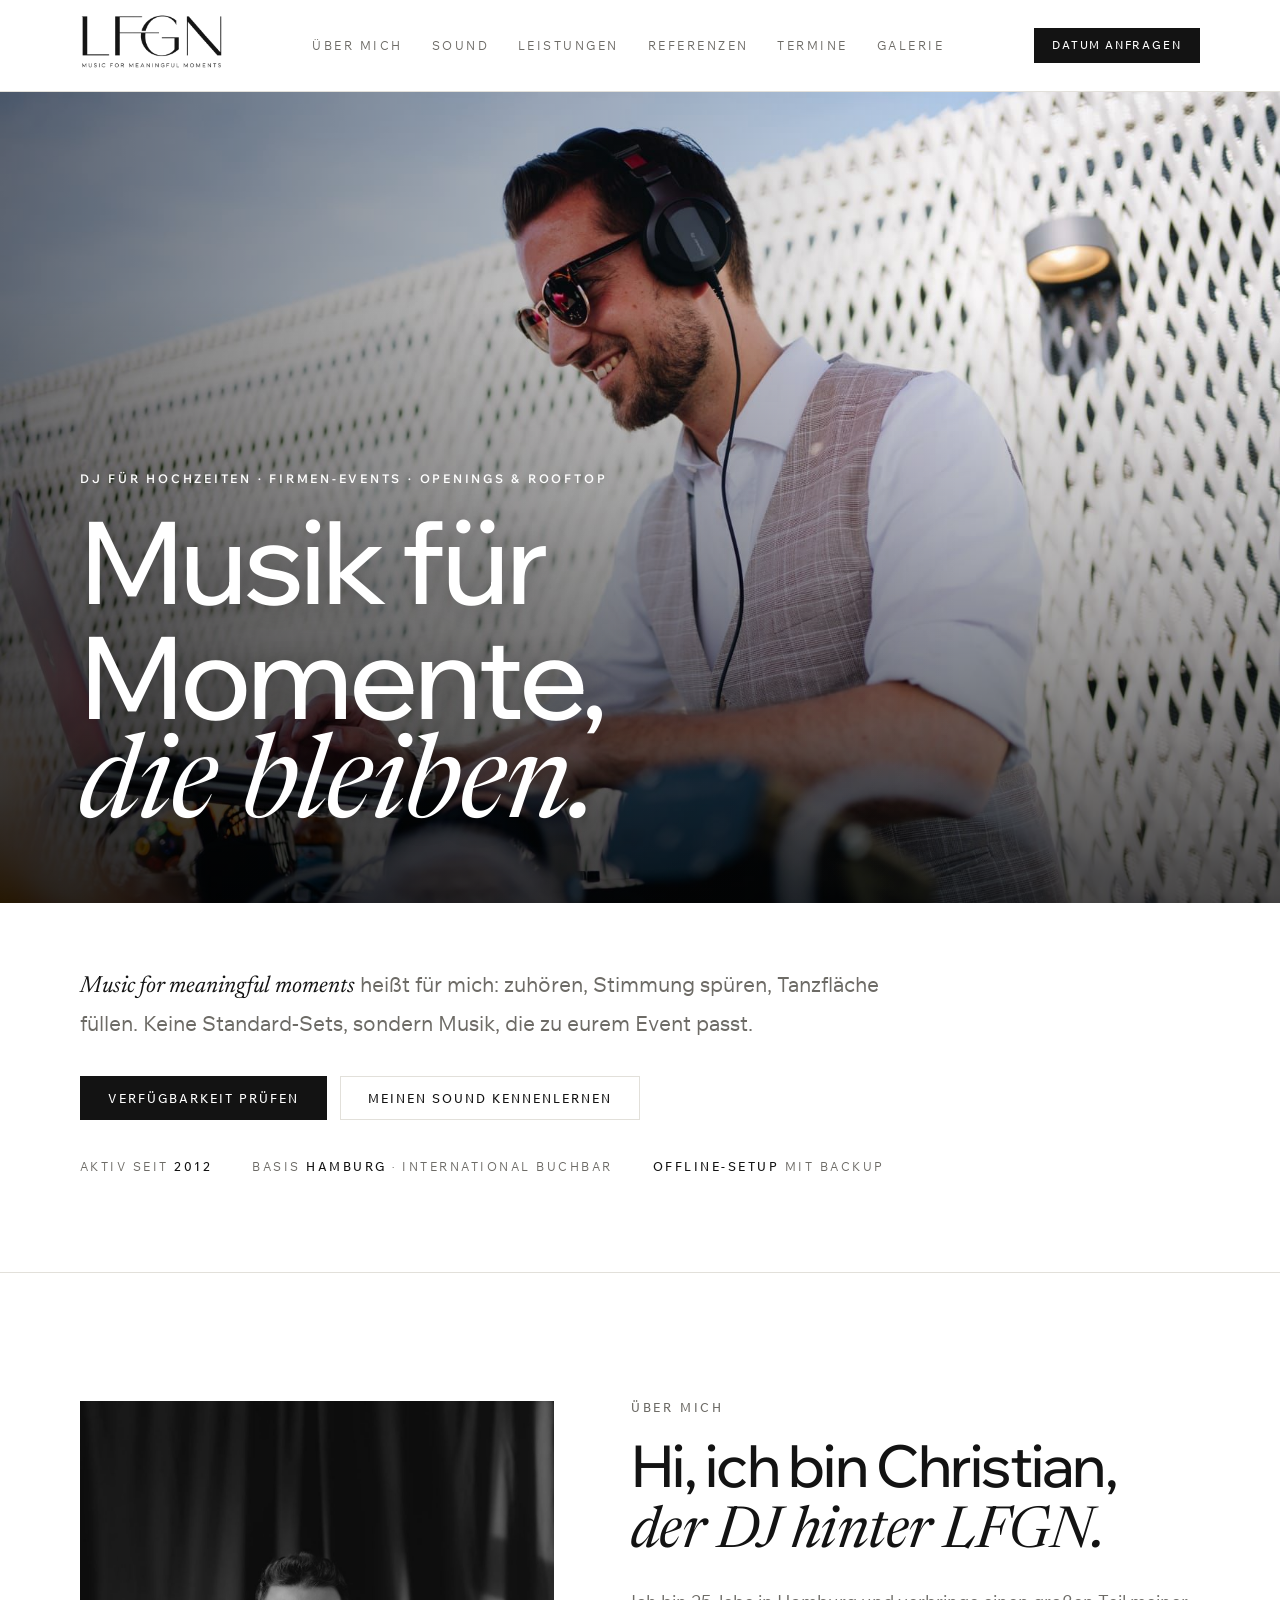
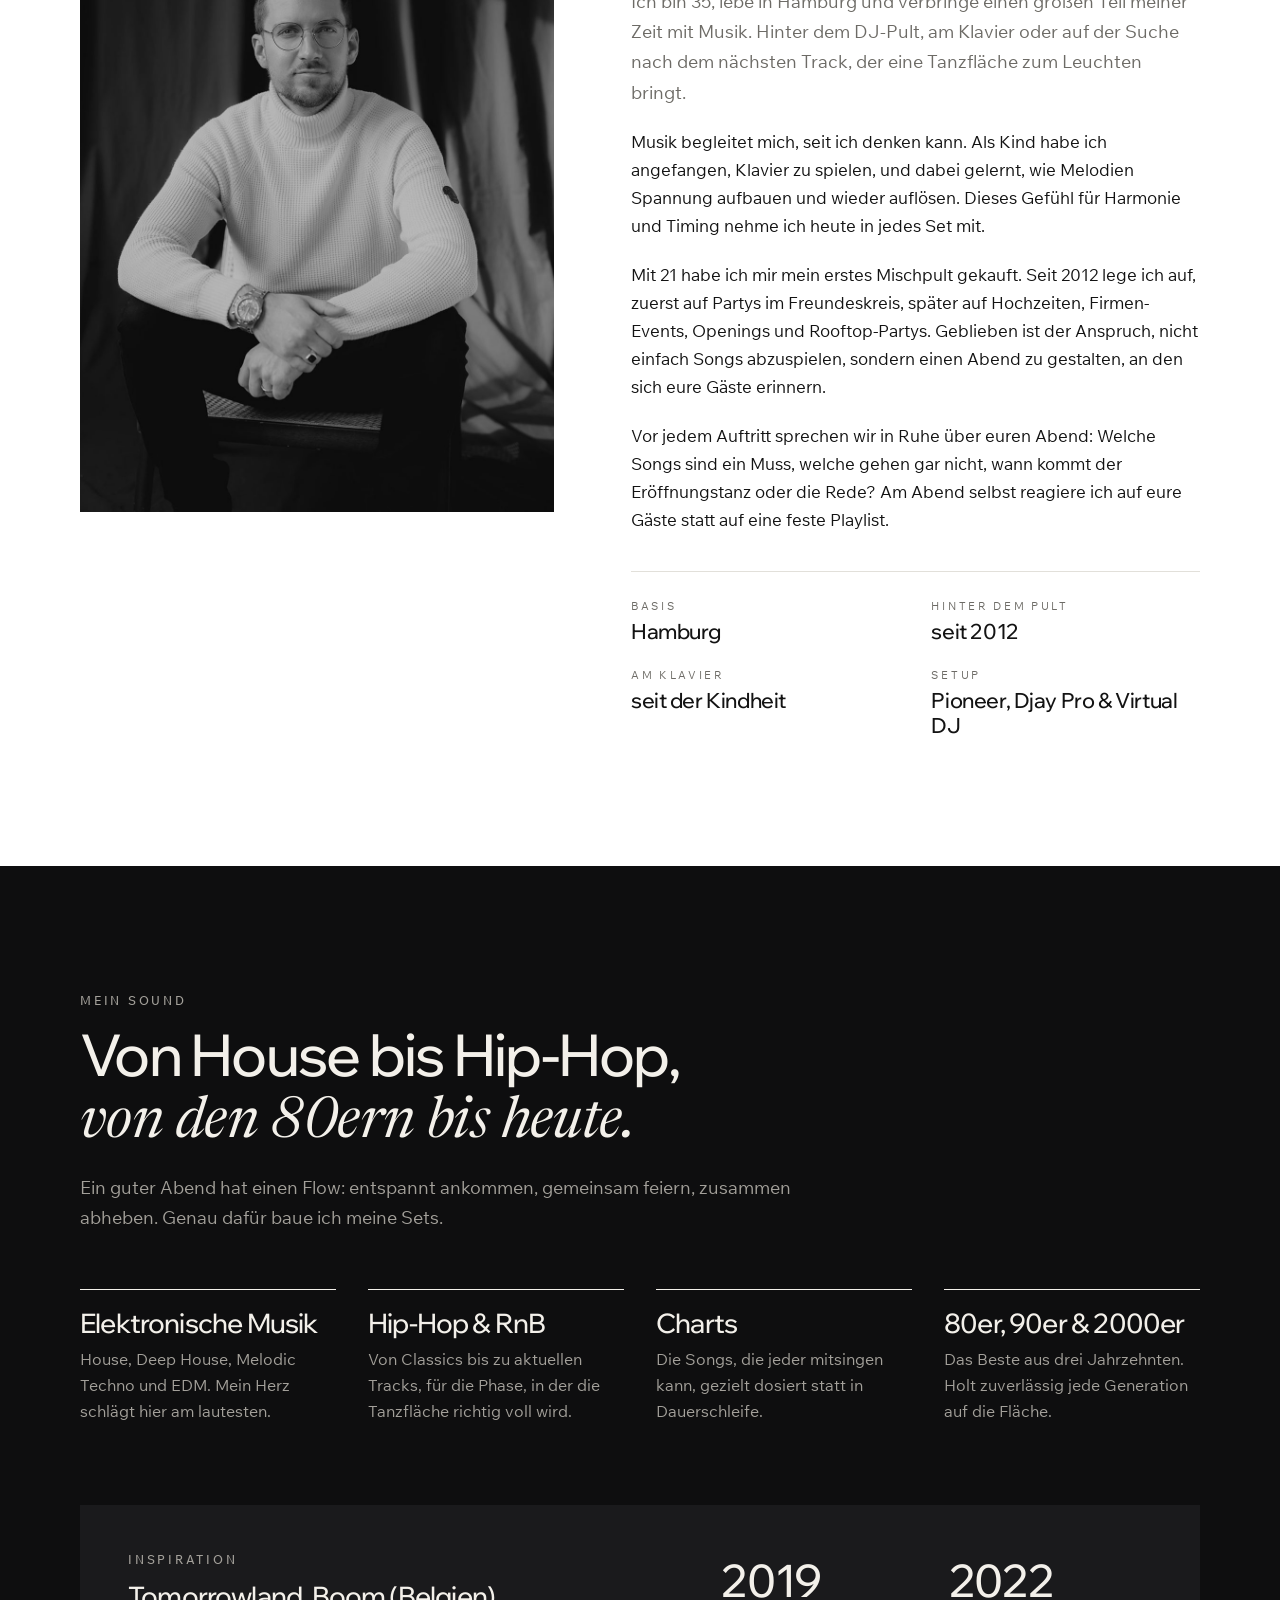
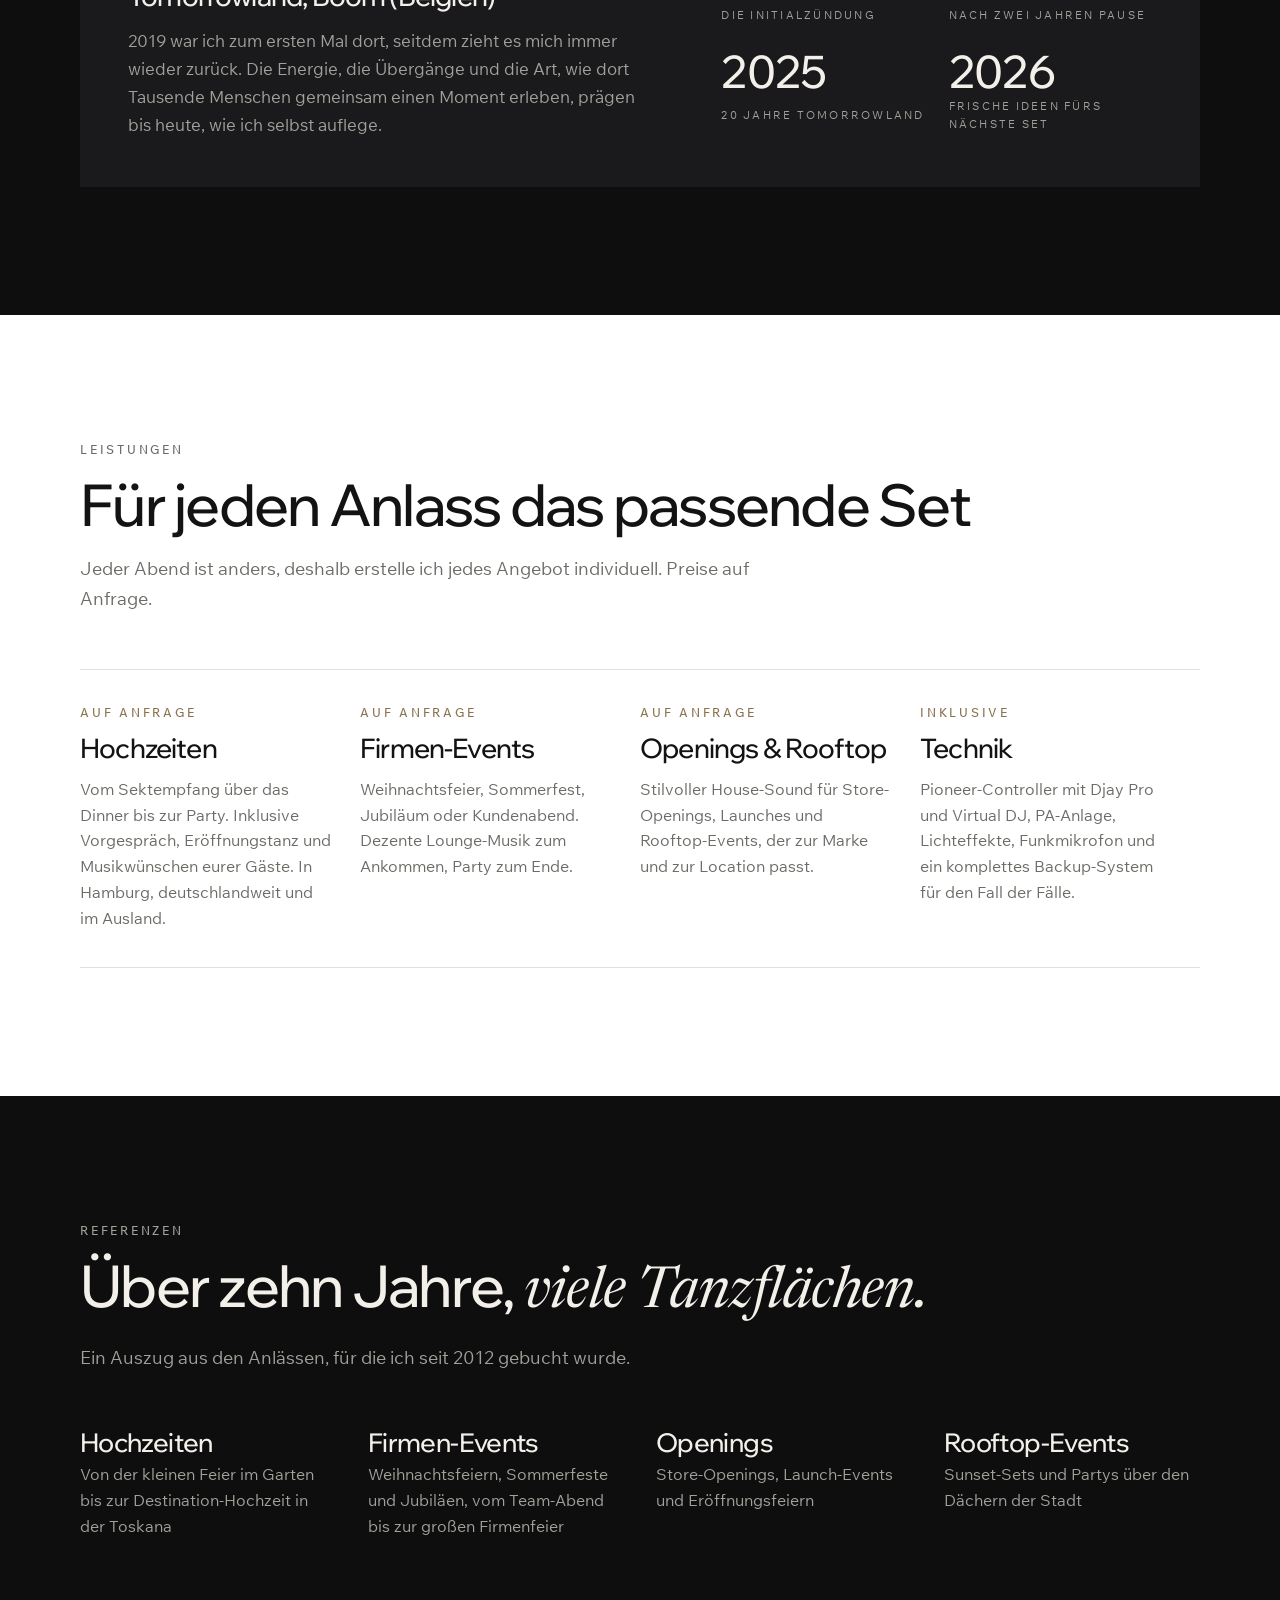
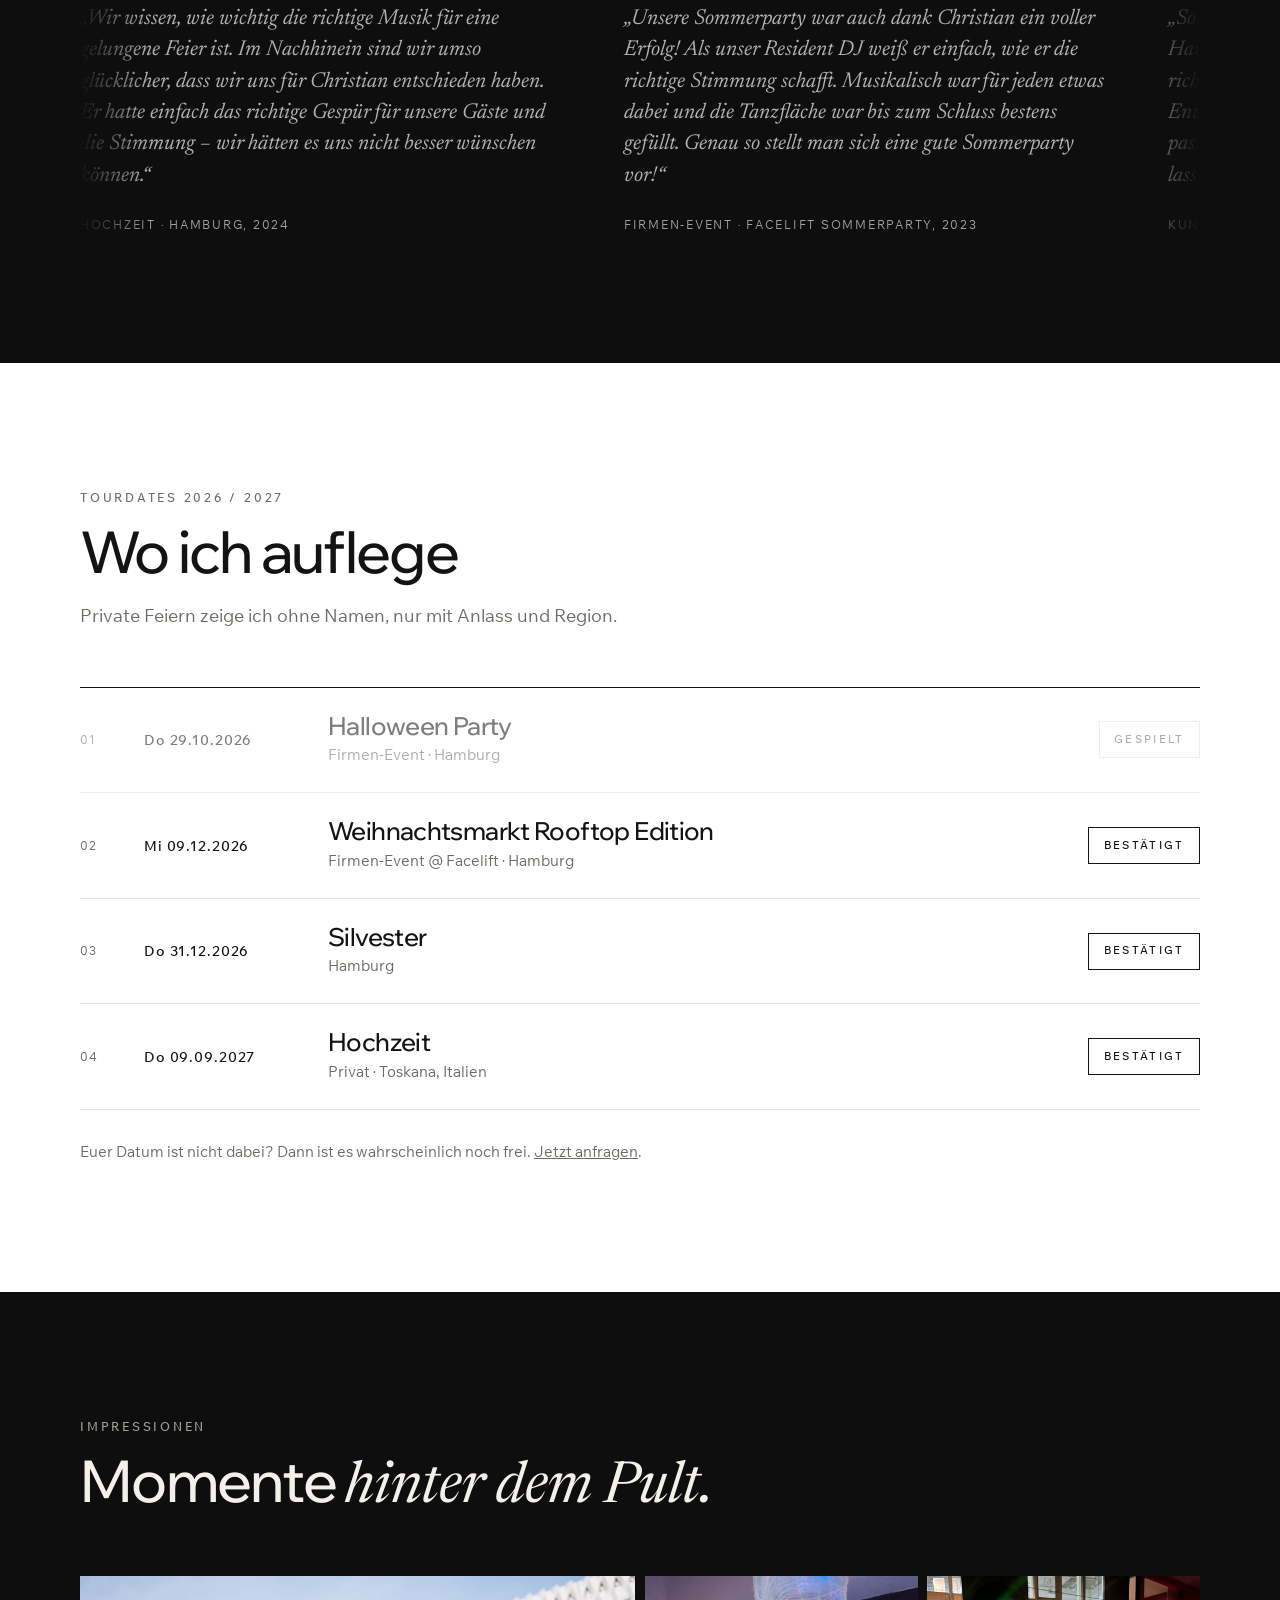
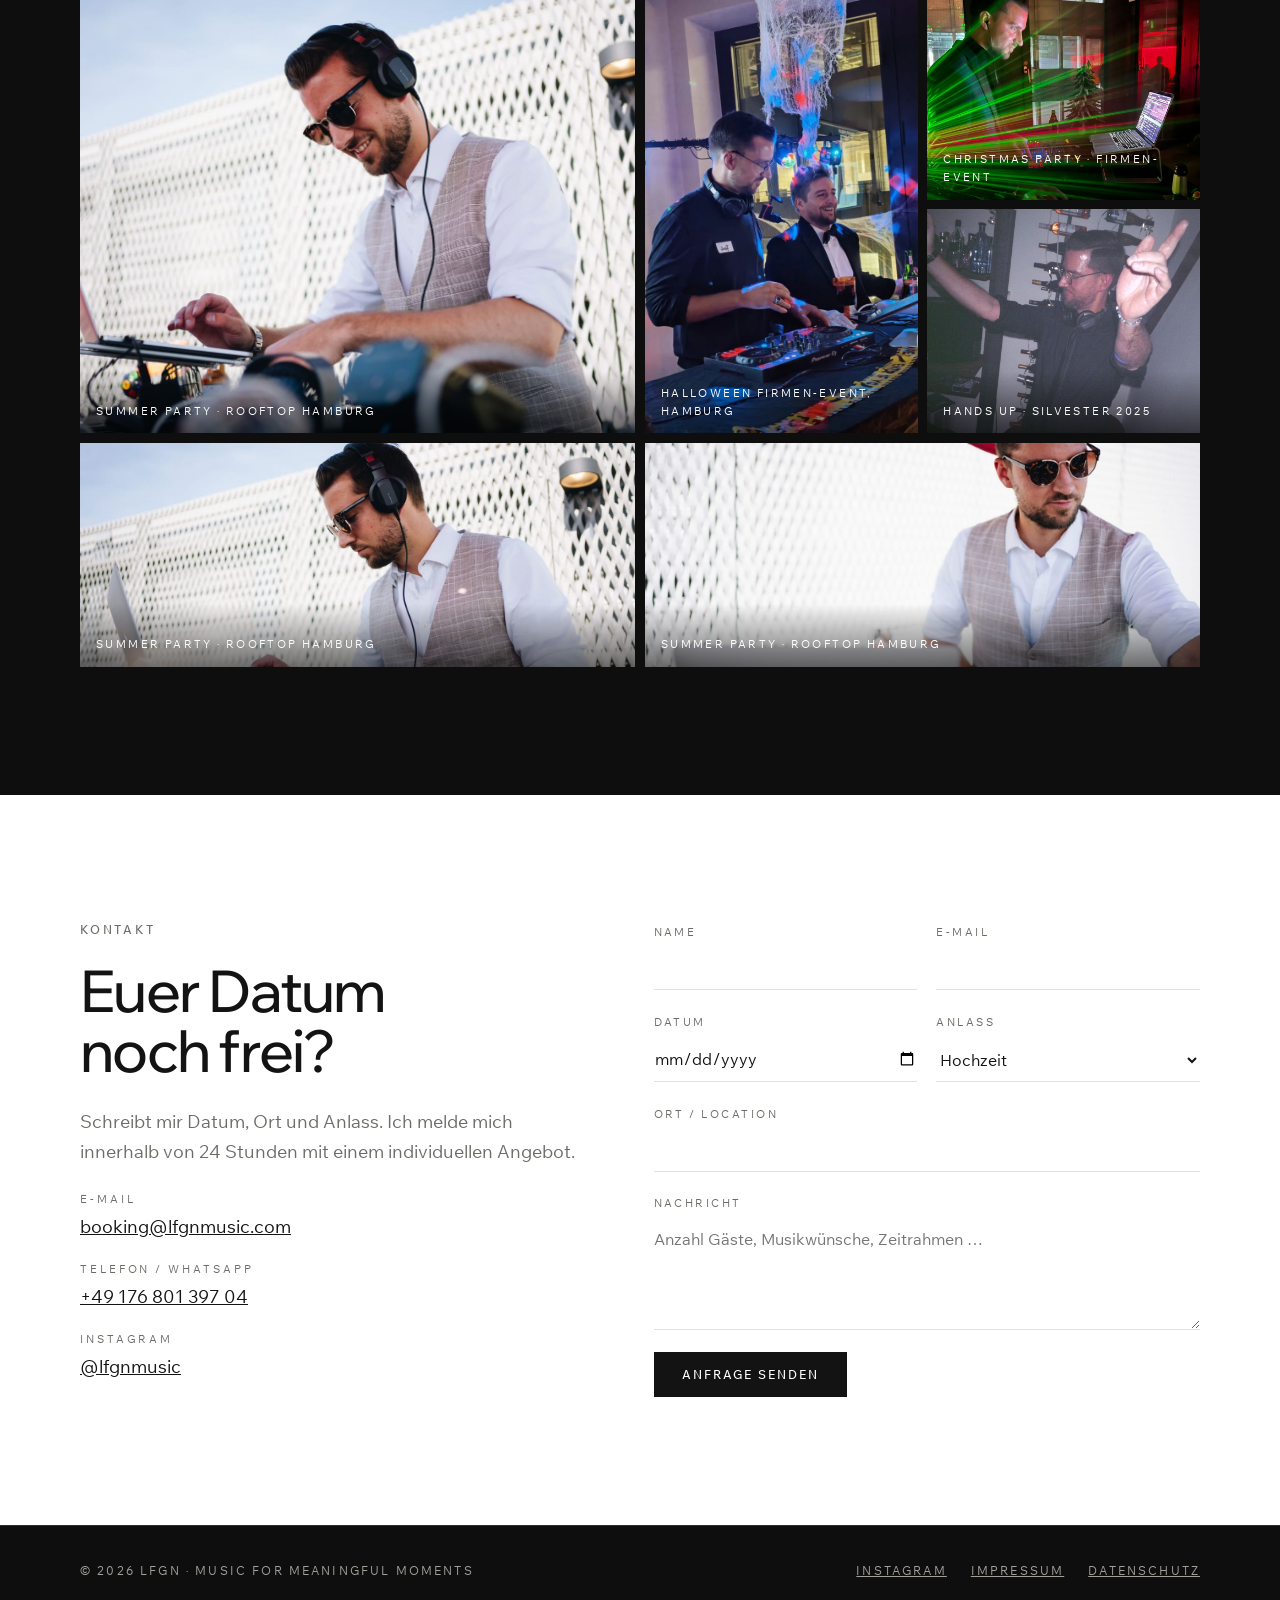
==== index.html @ 90485cb6 "Kundenstimmen wieder kursiv, im gedämpften Grau Co-Authored-By: Claude Opus 5.5 <noreply@anthropic.c" ====
<!doctype html>
<html lang="de">
<head>
<meta charset="utf-8">
<meta name="viewport" content="width=device-width, initial-scale=1, viewport-fit=cover">
<title>LFGN DJ Website</title>
<meta name="claude:viewport-fit-sides" content="cover">
<meta name="description" content="DJ für Hochzeiten, Geburtstage und Firmenfeiern. Referenzen, Termine und Eindrücke vergangener Auftritte.">
<link rel="stylesheet" href="fonts/fonts.css">
<style>
/* Layout: ruhige Monochrom-Eleganz wie das LFGN-Logo. Viel Weißraum, haarfeine Linien, Didone-Serife für Headlines, gesperrte Versalien für Labels. Termine als Tracklist. */
:root {
  --bg: #ffffff;
  --surface: #f5f4f1;
  --line: #e2e0da;
  --fg: #131313;
  --muted: #6d6b66;
  --accent: #8a7350;     /* gedecktes Champagner, sparsam */
  --display: "Wix Madefor Display", "Helvetica Neue", Arial, sans-serif;
  --serif: "Newsreader", Georgia, serif;  /* nur kursive Akzente */
  --sans: "Wix Madefor Text", "Helvetica Neue", Arial, system-ui, sans-serif;
}

.logo-on-dark { display: none; }
/* Dunkle Bänder: gleiche Tokens, invertiert */
.dark { --bg: #0e0e0f; --surface: #1a1a1c; --line: #2c2c2f; --fg: #f3f0ea; --muted: #a3a09a; --accent: #c9ad7e; background: var(--bg); color: var(--fg); border-top: 0; }
.dark + section, section + .dark { border-top: 0; }
* { box-sizing: border-box; }
html { scroll-behavior: smooth; }
body { background: var(--bg); color: var(--fg); font: 400 1.0625rem/1.65 var(--sans); margin: 0; }
a { color: inherit; }
:focus-visible { outline: 1px solid var(--fg); outline-offset: 4px; }
.wrap { max-width: 72rem; margin: 0 auto; padding-left: max(16px, env(safe-area-inset-left, 0px)); padding-right: max(16px, env(safe-area-inset-right, 0px)); }
section { padding-block: clamp(4.5rem, 10vw, 8rem); border-top: 1px solid var(--line); }
h1, h2, h3 { font-family: var(--display); font-weight: 500; line-height: 1.05; text-wrap: balance; margin: 0; letter-spacing: -.03em; }
h2 em, h3 em { font-family: var(--serif); font-weight: 400; letter-spacing: -.01em; }
h1 em, h2 em { font-style: italic; }
h2 { font-size: clamp(2.3rem, 5vw, 3.6rem); }
h3 { font-size: 1.7rem; }
p { margin: 0; max-width: 62ch; }
.eyebrow { font: 500 .72rem/1.2 var(--sans); letter-spacing: .24em; text-transform: uppercase; color: var(--muted); }
.lead { color: var(--muted); font-size: 1.15rem; font-weight: 400; }
.sec-head { display: grid; gap: 1.1rem; margin-bottom: 3.5rem; }
.ph { border-bottom: 1px dashed var(--accent); }  /* Platzhalter-Markierung */

body::before { content: ""; position: fixed; inset: 0 0 auto; height: env(safe-area-inset-top, 0px); z-index: 10; background: var(--bg); }
header.nav { position: sticky; top: env(safe-area-inset-top, 0px); z-index: 9; background: color-mix(in srgb, var(--bg) 90%, transparent); backdrop-filter: blur(10px); border-bottom: 1px solid var(--line); }
.nav .wrap { display: flex; align-items: center; justify-content: space-between; gap: 1.5rem; padding-block: .9rem; }
.logo { display: block; text-decoration: none; }
.logo img { height: 3.4rem; width: auto; }
@media (max-width: 760px) { .logo img { height: 2.6rem; } }
.nav ul { display: flex; gap: 1.8rem; list-style: none; margin: 0; padding: 0; font-size: .78rem; letter-spacing: .2em; text-transform: uppercase; }
.nav ul a { text-decoration: none; color: var(--muted); transition: color .2s; }
.nav ul a:hover { color: var(--fg); }
.btn { display: inline-flex; align-items: center; padding: .95rem 1.7rem; background: var(--fg); color: var(--bg); font: 500 .78rem/1 var(--sans); letter-spacing: .16em; text-transform: uppercase; text-decoration: none; border: 1px solid var(--fg); cursor: pointer; transition: background .2s, color .2s; }
.btn:hover { background: transparent; color: var(--fg); }
.btn.ghost { background: transparent; color: var(--fg); border-color: var(--line); }
.btn.ghost:hover { border-color: var(--fg); }
.nav .btn { padding: .7rem 1.1rem; font-size: .7rem; }
.menu-btn { display: none; background: none; border: 0; padding: .5rem; cursor: pointer; color: var(--fg); }
.menu-btn span { display: block; width: 22px; height: 1px; background: currentColor; transition: transform .25s; }
.menu-btn span + span { margin-top: 7px; }
.nav-right { display: flex; align-items: center; gap: .6rem; }
@media (max-width: 860px) {
  .menu-btn { display: block; }
  .nav ul { display: none; position: absolute; left: 0; right: 0; top: 100%; flex-direction: column; gap: 0; background: var(--bg); border-bottom: 1px solid var(--line); padding: .5rem max(16px, env(safe-area-inset-right, 0px)) 1rem max(16px, env(safe-area-inset-left, 0px)); }
  .nav.open ul { display: flex; }
  .nav ul a { display: block; padding: .9rem 0; border-bottom: 1px solid var(--line); color: var(--fg); }
  .nav.open .menu-btn span:first-child { transform: translateY(4px) rotate(45deg); }
  .nav.open .menu-btn span:last-child { transform: translateY(-4px) rotate(-45deg); }
}
@media (max-width: 400px) { .nav .btn { padding: .6rem .8rem; font-size: .62rem; letter-spacing: .16em; } }

.hero { padding-block: 0 clamp(4rem, 8vw, 6rem); border: 0; overflow: hidden; }
.hero-grid { display: grid; gap: 2.2rem; margin-top: clamp(2.5rem, 5vw, 4rem); }
.hero-logo img { width: min(100%, 34rem); height: auto; }
.hero-stage { position: relative; overflow: hidden; background: #111; height: calc(100svh - 5.6rem); min-height: 30rem; max-height: 62rem; }
.hero-stage img { display: block; width: 100%; height: 100%; object-fit: cover; object-position: 62% 28%; }
.hero-stage::after { content: ""; position: absolute; inset: 0; background: linear-gradient(to right, rgb(0 0 0 / .5) 0%, rgb(0 0 0 / .15) 55%, transparent 75%), linear-gradient(to top, rgb(0 0 0 / .7) 0%, rgb(0 0 0 / .2) 50%, transparent 75%); }
.hero-over { position: absolute; left: 0; right: 0; bottom: clamp(2rem, 6vh, 4.5rem); z-index: 1; color: #fff; }
.hero-over .wrap { display: grid; gap: 1.1rem; }
.hero-over .eyebrow { color: #fff; font-weight: 600; }
.hero h1 { font-family: var(--display); font-weight: 500; text-shadow: 0 2px 30px rgb(0 0 0 / .25); letter-spacing: -.035em; line-height: 1; font-size: clamp(2.8rem, 9vw, 8.2rem); max-width: 12ch; color: #fff; text-wrap: balance; }
.hero h1 em { font-family: var(--serif); font-style: italic; font-weight: 400; letter-spacing: -.01em; display: block; }
@media (max-width: 760px) { .hero-stage { height: calc(100svh - 4.6rem); min-height: 28rem; } .hero-stage img { object-position: 38% 30%; } .hero-over .eyebrow { font-size: .62rem; letter-spacing: .22em; } }
.hero .lead { font-size: clamp(1.1rem, 2vw, 1.3rem); }
.accent { font-family: var(--serif); font-style: italic; color: var(--fg); font-size: 1.12em; }
.hero-cta { display: flex; flex-wrap: wrap; gap: .8rem; }
.facts { display: flex; flex-wrap: wrap; gap: .6rem 2.5rem; font-size: .78rem; letter-spacing: .2em; text-transform: uppercase; color: var(--muted); }
.facts b { color: var(--fg); font-weight: 500; }
.wave { display: flex; align-items: center; gap: 4px; height: 5.5rem; margin-top: 4rem; }
.wave i { flex: 1; background: var(--line); min-width: 1px; max-width: 3px; }
.wave i.on { background: var(--fg); }
@media (prefers-reduced-motion: no-preference) {
  .wave i { animation: pulse 3s ease-in-out infinite; animation-delay: calc(var(--d) * -1s); }
  @keyframes pulse { 50% { transform: scaleY(.6); } }
}

.about { display: grid; grid-template-columns: 1fr 1.2fr; gap: clamp(2rem, 6vw, 6rem); align-items: start; }
.about-img { margin: 0; max-width: 100%; position: sticky; top: 6rem; }
.about-img img { display: block; width: 100%; height: auto; aspect-ratio: 2/3; object-fit: cover; filter: grayscale(1); }
.about-facts { display: grid; grid-template-columns: 1fr 1fr; gap: 1.4rem 2rem; margin: 1rem 0 0; padding-top: 1.6rem; border-top: 1px solid var(--line); }
.about-facts dt { font-size: .7rem; letter-spacing: .24em; text-transform: uppercase; color: var(--muted); }
.about-facts dd { margin: .2rem 0 0; font: 500 1.3rem/1.2 var(--display); letter-spacing: -.02em; }
@media (max-width: 760px) { .about-img { position: static; } }
.about-text { display: grid; gap: 1.3rem; min-width: 0; }
@media (max-width: 760px) { .about { grid-template-columns: 1fr; } }

.img { position: relative; overflow: hidden; background: var(--surface); background-image: repeating-linear-gradient(135deg, transparent 0 22px, color-mix(in srgb, var(--line) 60%, transparent) 22px 23px); }
.img figcaption { position: absolute; left: 1rem; bottom: .8rem; right: 1rem; font-size: .7rem; letter-spacing: .18em; text-transform: uppercase; color: var(--muted); }
.img figcaption::before { content: "Foto-Platzhalter · "; color: var(--accent); }
figure { margin: 0; }

.services { display: grid; grid-template-columns: repeat(auto-fit, minmax(15rem, 1fr)); border-top: 1px solid var(--line); }
.service { padding: 2.2rem 1.8rem 2.2rem 0; display: grid; gap: .9rem; align-content: start; border-bottom: 1px solid var(--line); }
.service p { color: var(--muted); font-size: .98rem; font-weight: 400; }
.service .eyebrow { color: var(--accent); }

.refs { display: grid; grid-template-columns: repeat(auto-fit, minmax(19rem, 1fr)); gap: clamp(2rem, 4vw, 3.5rem); }
blockquote.ref { margin: 0; display: grid; gap: 1.4rem; align-content: start; }
.ref p { font: italic 400 1.35rem/1.45 var(--serif); color: color-mix(in srgb, var(--fg) 72%, var(--bg)); }
.ref p::before { content: "„"; } .ref p::after { content: "“"; }
.ref footer { font-size: .78rem; letter-spacing: .14em; text-transform: uppercase; color: var(--muted); }
.ref footer b { display: block; color: var(--fg); font-weight: 500; margin-bottom: .2rem; }
.logos { display: flex; flex-wrap: wrap; gap: .8rem 2.5rem; margin-top: 4rem; padding-top: 2rem; border-top: 1px solid var(--line); }
.logos span { font: 500 1.1rem/1 var(--display); letter-spacing: -.02em; color: var(--muted); }

.dates { list-style: none; margin: 0; padding: 0; border-top: 1px solid var(--fg); }
.date { display: grid; grid-template-columns: 2.5rem 10rem 1fr auto; gap: 1rem 1.5rem; align-items: center; padding: 1.5rem 0; border-bottom: 1px solid var(--line); }
.date .no { font-size: .75rem; letter-spacing: .1em; color: var(--muted); font-variant-numeric: tabular-nums; }
.date time { font-size: .9rem; font-weight: 500; letter-spacing: .06em; font-variant-numeric: tabular-nums; }
.date time small { display: block; color: var(--muted); font-weight: 400; font-size: .78rem; }
.date .what { min-width: 0; }
.date .what b { font: 500 1.55rem/1.15 var(--display); letter-spacing: -.025em; display: block; }
.date .what span { color: var(--muted); font-size: .92rem; }
.pill { font-size: .66rem; font-weight: 500; letter-spacing: .22em; text-transform: uppercase; padding: .55rem .9rem; white-space: nowrap; border: 1px solid var(--line); color: var(--muted); }
.pill.public { color: var(--bg); background: var(--fg); border-color: var(--fg); }
.pill.open { color: var(--fg); border-color: var(--fg); }
.dates-note { margin-top: 1.8rem; color: var(--muted); font-size: .95rem; }
@media (max-width: 700px) {
  .date { grid-template-columns: 1fr auto; }
  .date .no { display: none; }
  .date .what { grid-column: 1 / -1; grid-row: 2; }
}

.gallery { display: grid; grid-template-columns: repeat(4, 1fr); grid-auto-rows: 14rem; gap: .6rem; }
.shot { margin: 0; position: relative; overflow: hidden; background: var(--surface); }
.shot img { display: block; width: 100%; height: 100%; object-fit: cover; transition: transform .6s ease; }
.shot:hover img { transform: scale(1.03); }
.shot figcaption { position: absolute; left: 0; right: 0; bottom: 0; padding: 2rem 1rem .8rem; font-size: .68rem; letter-spacing: .22em; text-transform: uppercase; color: #fff; background: linear-gradient(transparent, rgb(0 0 0 / .55)); }
.g-a { grid-column: 1 / 3; grid-row: 1 / 3; }
.g-a img { object-position: 55% 30%; }
.g-b { grid-column: 3; grid-row: 1 / 3; }
.g-b img { object-position: 40% 40%; }
.g-c { grid-column: 4; grid-row: 1; }
.g-c img { object-position: 30% 35%; }
.g-d { grid-column: 4; grid-row: 2; }
.g-d img { object-position: 50% 30%; }
.g-e { grid-column: 1 / 3; grid-row: 3; }
.g-e img { object-position: 55% 30%; }
.g-f { grid-column: 3 / 5; grid-row: 3; }
.g-f img { object-position: 60% 25%; }
@media (prefers-reduced-motion: reduce) { .shot img { transition: none; } }
@media (max-width: 760px) {
  .gallery { grid-template-columns: 1fr 1fr; grid-auto-rows: 11rem; }
  .gallery .shot { grid-column: auto; grid-row: auto; }
  .gallery .g-a, .gallery .g-e { grid-column: 1 / -1; }
  .gallery .g-a { grid-row: span 2; }
  .gallery .g-b { grid-row: span 2; }
}

.contact { display: grid; grid-template-columns: 1fr 1.1fr; gap: clamp(2rem, 6vw, 6rem); }
.contact-info { display: grid; gap: 1.5rem; align-content: start; min-width: 0; }
.contact-info dl { display: grid; gap: 1.2rem; margin: 0; }
.contact-info dt { font-size: .7rem; letter-spacing: .26em; text-transform: uppercase; color: var(--muted); margin-bottom: .2rem; }
.contact-info dd { margin: 0; font-size: 1.1rem; overflow-wrap: anywhere; }
form { display: grid; grid-template-columns: 1fr 1fr; gap: 1.4rem 1.2rem; }
form .full { grid-column: 1 / -1; }
label { display: grid; gap: .3rem; font-size: .7rem; letter-spacing: .22em; text-transform: uppercase; color: var(--muted); }
input, select, textarea { font: 400 1rem/1.5 var(--sans); letter-spacing: normal; text-transform: none; color: var(--fg); background: transparent; border: 0; border-bottom: 1px solid var(--line); border-radius: 0; padding: .6rem 0; width: 100%; }
select option { background: var(--bg); color: var(--fg); }
input:focus, select:focus, textarea:focus { outline: none; border-bottom-color: var(--fg); }
textarea { min-height: 7rem; resize: vertical; }
.form-msg { grid-column: 1 / -1; color: var(--accent); font-size: .95rem; }
@media (max-width: 760px) { .contact, form { grid-template-columns: 1fr; } }

footer.site { border-top: 1px solid var(--line); padding-block: 2.2rem; color: var(--muted); font-size: .75rem; letter-spacing: .18em; text-transform: uppercase; }
footer.site .wrap { display: flex; flex-wrap: wrap; gap: 1rem 2rem; justify-content: space-between; }
footer.site nav { display: flex; gap: 1.5rem; }
.genres { display: grid; grid-template-columns: repeat(auto-fit, minmax(15rem, 1fr)); gap: 2.5rem 2rem; }
.genre { display: grid; gap: .6rem; align-content: start; padding-top: 1.2rem; border-top: 1px solid var(--fg); }
.genre p { color: var(--muted); font-size: .98rem; font-weight: 400; }
.tml { display: grid; grid-template-columns: 1.2fr 1fr; gap: 2.5rem clamp(2rem, 6vw, 6rem); margin-top: 5rem; padding: clamp(1.8rem, 4vw, 3rem); background: var(--surface); }
.tml-text { display: grid; gap: 1rem; min-width: 0; }
.tml-text p { color: var(--muted); font-weight: 400; }
.years { list-style: none; margin: 0; padding: 0; display: grid; grid-template-columns: 1fr 1fr; gap: 1.5rem; align-content: center; }
.years li { display: grid; gap: .2rem; }
.years b { font: 500 2.8rem/1 var(--display); letter-spacing: -.03em; font-variant-numeric: lining-nums; }
.years span { font-size: .7rem; letter-spacing: .2em; text-transform: uppercase; color: var(--muted); }
@media (max-width: 760px) { .tml { grid-template-columns: 1fr; } }
.exp { display: grid; grid-template-columns: repeat(auto-fit, minmax(15rem, 1fr)); gap: 2rem; margin-bottom: 4rem; }
.exp div { display: grid; gap: .4rem; align-content: start; }
.exp b { font: 500 1.6rem/1.1 var(--display); letter-spacing: -.025em; }
.exp > div > span { color: var(--muted); font-size: .98rem; font-weight: 400; }
.refs-marquee { overflow: hidden; -webkit-mask-image: linear-gradient(90deg, transparent, #000 6%, #000 94%, transparent); mask-image: linear-gradient(90deg, transparent, #000 6%, #000 94%, transparent); }
.refs-track { display: flex; width: max-content; gap: clamp(2.5rem, 5vw, 4.5rem); animation: refs-scroll 70s linear infinite; }
.refs-marquee:hover .refs-track, .refs-marquee:focus-within .refs-track { animation-play-state: paused; }
.refs-track .ref { width: min(30rem, 80vw); flex: none; }
@keyframes refs-scroll { to { transform: translateX(calc(-50% - clamp(2.5rem, 5vw, 4.5rem) / 2)); } }
@media (prefers-reduced-motion: reduce) { .refs-track { animation: none; } .refs-marquee { overflow-x: auto; } .refs-track .ref[aria-hidden] { display: none; } }
.ref-ph p { color: var(--muted); }
.date.past { opacity: .55; }
</style>
</head>
<body>

<header class="nav">
  <div class="wrap">
    <a class="logo" href="#top" aria-label="LFGN Startseite"><img class="logo-on-light" src="logo-dark.png" alt="LFGN"><img class="logo-on-dark" src="logo-light.png" alt="LFGN"></a>
    <ul>
      <li><a href="#about">Über mich</a></li>
      <li><a href="#sound">Sound</a></li>
      <li><a href="#leistungen">Leistungen</a></li>
      <li><a href="#referenzen">Referenzen</a></li>
      <li><a href="#termine">Termine</a></li>
      <li><a href="#galerie">Galerie</a></li>
    </ul>
    <div class="nav-right">
      <a class="btn" href="#kontakt">Datum anfragen</a>
      <button class="menu-btn" id="menu-btn" type="button" aria-label="Menü öffnen" aria-expanded="false"><span></span><span></span></button>
    </div>
  </div>
</header>

<main id="top">
  <section class="hero">
    <div class="hero-stage">
      <img src="img/rooftop-hero.jpg" alt="Christian legt mit Kopfhörern auf einem Rooftop-Event auf" width="1752" height="1168">
      <div class="hero-over"><div class="wrap">
        <span class="eyebrow">DJ für Hochzeiten · Firmen-Events · Openings &amp; Rooftop</span>
        <h1>Musik für Momente, <em>die bleiben.</em></h1>
      </div></div>
    </div>
    <div class="wrap hero-grid">
      <p class="lead"><em class="accent">Music for meaningful moments</em> heißt für mich: zuhören, Stimmung spüren, Tanzfläche füllen. Keine Standard-Sets, sondern Musik, die zu eurem Event passt.</p>
      <div class="hero-cta">
        <a class="btn" href="#kontakt">Verfügbarkeit prüfen</a>
        <a class="btn ghost" href="#sound">Meinen Sound kennenlernen</a>
      </div>
      <div class="facts">
        <span>Aktiv seit <b>2012</b></span>
        <span>Basis <b>Hamburg</b> · international buchbar</span>
        <span><b>Offline-Setup</b> mit Backup</span>
      </div>
    </div>
  </section>

  <section id="about">
    <div class="wrap about">
      <figure class="about-img"><img src="portrait.jpg" alt="Christian, DJ hinter LFGN, im Portrait" width="1000" height="1500" loading="lazy"></figure>
      <div class="about-text">
        <span class="eyebrow">Über mich</span>
        <h2>Hi, ich bin Christian, <em>der DJ hinter LFGN.</em></h2>
        <p class="lead">Ich bin 35, lebe in Hamburg und verbringe einen großen Teil meiner Zeit mit Musik. Hinter dem DJ-Pult, am Klavier oder auf der Suche nach dem nächsten Track, der eine Tanzfläche zum Leuchten bringt.</p>
        <p>Musik begleitet mich, seit ich denken kann. Als Kind habe ich angefangen, Klavier zu spielen, und dabei gelernt, wie Melodien Spannung aufbauen und wieder auflösen. Dieses Gefühl für Harmonie und Timing nehme ich heute in jedes Set mit.</p>
        <p>Mit 21 habe ich mir mein erstes Mischpult gekauft. Seit 2012 lege ich auf, zuerst auf Partys im Freundeskreis, später auf Hochzeiten, Firmen-Events, Openings und Rooftop-Partys. Geblieben ist der Anspruch, nicht einfach Songs abzuspielen, sondern einen Abend zu gestalten, an den sich eure Gäste erinnern.</p>
        <p>Vor jedem Auftritt sprechen wir in Ruhe über euren Abend: Welche Songs sind ein Muss, welche gehen gar nicht, wann kommt der Eröffnungstanz oder die Rede? Am Abend selbst reagiere ich auf eure Gäste statt auf eine feste Playlist.</p>
        <dl class="about-facts">
          <div><dt>Basis</dt><dd>Hamburg</dd></div>
          <div><dt>Hinter dem Pult</dt><dd>seit 2012</dd></div>
          <div><dt>Am Klavier</dt><dd>seit der Kindheit</dd></div>
          <div><dt>Setup</dt><dd>Pioneer, Djay Pro &amp; Virtual DJ</dd></div>
        </dl>
      </div>
    </div>
  </section>

  <section id="sound" class="dark">
    <div class="wrap">
      <div class="sec-head">
        <span class="eyebrow">Mein Sound</span>
        <h2>Von House bis Hip-Hop, <em>von den 80ern bis heute.</em></h2>
        <p class="lead">Ein guter Abend hat einen Flow: entspannt ankommen, gemeinsam feiern, zusammen abheben. Genau dafür baue ich meine Sets.</p>
      </div>
      <div class="genres">
        <div class="genre"><h3>Elektronische Musik</h3><p>House, Deep House, Melodic Techno und EDM. Mein Herz schlägt hier am lautesten.</p></div>
        <div class="genre"><h3>Hip-Hop &amp; RnB</h3><p>Von Classics bis zu aktuellen Tracks, für die Phase, in der die Tanzfläche richtig voll wird.</p></div>
        <div class="genre"><h3>Charts</h3><p>Die Songs, die jeder mitsingen kann, gezielt dosiert statt in Dauerschleife.</p></div>
        <div class="genre"><h3>80er, 90er &amp; 2000er</h3><p>Das Beste aus drei Jahrzehnten. Holt zuverlässig jede Generation auf die Fläche.</p></div>
      </div>
      <div class="tml">
        <div class="tml-text">
          <span class="eyebrow">Inspiration</span>
          <h3>Tomorrowland, Boom (Belgien)</h3>
          <p>2019 war ich zum ersten Mal dort, seitdem zieht es mich immer wieder zurück. Die Energie, die Übergänge und die Art, wie dort Tausende Menschen gemeinsam einen Moment erleben, prägen bis heute, wie ich selbst auflege.</p>
        </div>
        <ol class="years" aria-label="Besuche bei Tomorrowland">
          <li><b>2019</b><span>Die Initialzündung</span></li>
          <li><b>2022</b><span>Nach zwei Jahren Pause</span></li>
          <li><b>2025</b><span>20 Jahre Tomorrowland</span></li>
          <li><b>2026</b><span>Frische Ideen fürs nächste Set</span></li>
        </ol>
      </div>
    </div>
  </section>

  <section id="leistungen">
    <div class="wrap">
      <div class="sec-head">
        <span class="eyebrow">Leistungen</span>
        <h2>Für jeden Anlass das passende Set</h2>
        <p class="lead">Jeder Abend ist anders, deshalb erstelle ich jedes Angebot individuell. Preise auf Anfrage.</p>
      </div>
      <div class="services">
        <div class="service"><span class="eyebrow">Auf Anfrage</span><h3>Hochzeiten</h3><p>Vom Sektempfang über das Dinner bis zur Party. Inklusive Vorgespräch, Eröffnungstanz und Musikwünschen eurer Gäste. In Hamburg, deutschlandweit und im Ausland.</p></div>
        <div class="service"><span class="eyebrow">Auf Anfrage</span><h3>Firmen-Events</h3><p>Weihnachtsfeier, Sommerfest, Jubiläum oder Kundenabend. Dezente Lounge-Musik zum Ankommen, Party zum Ende.</p></div>
        <div class="service"><span class="eyebrow">Auf Anfrage</span><h3>Openings &amp; Rooftop</h3><p>Stilvoller House-Sound für Store-Openings, Launches und Rooftop-Events, der zur Marke und zur Location passt.</p></div>
        <div class="service"><span class="eyebrow">Inklusive</span><h3>Technik</h3><p>Pioneer-Controller mit Djay Pro und Virtual DJ, PA-Anlage, Lichteffekte, Funkmikrofon und ein komplettes Backup-System für den Fall der Fälle.</p></div>
      </div>
    </div>
  </section>

  <section id="referenzen" class="dark">
    <div class="wrap">
      <div class="sec-head">
        <span class="eyebrow">Referenzen</span>
        <h2>Über zehn Jahre, <em>viele Tanzflächen.</em></h2>
        <p class="lead">Ein Auszug aus den Anlässen, für die ich seit 2012 gebucht wurde.</p>
      </div>
      <div class="exp">
        <div><b>Hochzeiten</b><span>Von der kleinen Feier im Garten bis zur Destination-Hochzeit in der Toskana</span></div>
        <div><b>Firmen-Events</b><span>Weihnachtsfeiern, Sommerfeste und Jubiläen, vom Team-Abend bis zur großen Firmenfeier</span></div>
        <div><b>Openings</b><span>Store-Openings, Launch-Events und Eröffnungsfeiern</span></div>
        <div><b>Rooftop-Events</b><span>Sunset-Sets und Partys über den Dächern der Stadt</span></div>
      </div>
      <div class="refs-marquee" aria-label="Kundenstimmen">
        <div class="refs-track">
          <blockquote class="ref"><p>Wir wissen, wie wichtig die richtige Musik für eine gelungene Feier ist. Im Nachhinein sind wir umso glücklicher, dass wir uns für Christian entschieden haben. Er hatte einfach das richtige Gespür für unsere Gäste und die Stimmung – wir hätten es uns nicht besser wünschen können.</p><footer>Hochzeit · Hamburg, 2024</footer></blockquote>
          <blockquote class="ref"><p>Unsere Sommerparty war auch dank Christian ein voller Erfolg! Als unser Resident DJ weiß er einfach, wie er die richtige Stimmung schafft. Musikalisch war für jeden etwas dabei und die Tanzfläche war bis zum Schluss bestens gefüllt. Genau so stellt man sich eine gute Sommerparty vor!</p><footer>Firmen-Event · Facelift Sommerparty, 2023</footer></blockquote>
          <blockquote class="ref"><p>Sommerabend, kühle Drinks und der Blick über Hamburg – Christian hat mit seiner Musik genau die richtige Atmosphäre für unser Rooftop-Event geschaffen. Entspannte House-Sounds zum Ankommen und später die passende Energie, um den Abend gebührend ausklingen zu lassen.</p><footer>Kundenevent · Summer &amp; Drinks, Hamburg</footer></blockquote>
          <blockquote class="ref"><p>Christian hat unsere Hochzeit musikalisch perfekt begleitet. Vom entspannten Empfang bis zur ausgelassenen Party am Abend hat einfach alles gepasst. Besonders schön war, wie er auf unsere Gäste eingegangen ist und immer den richtigen Song parat hatte.</p><footer>Hochzeit · Hamburg, 2022</footer></blockquote>
          <blockquote class="ref" aria-hidden="true"><p>Wir wissen, wie wichtig die richtige Musik für eine gelungene Feier ist. Im Nachhinein sind wir umso glücklicher, dass wir uns für Christian entschieden haben. Er hatte einfach das richtige Gespür für unsere Gäste und die Stimmung – wir hätten es uns nicht besser wünschen können.</p><footer>Hochzeit · Hamburg, 2024</footer></blockquote>
          <blockquote class="ref" aria-hidden="true"><p>Unsere Sommerparty war auch dank Christian ein voller Erfolg! Als unser Resident DJ weiß er einfach, wie er die richtige Stimmung schafft. Musikalisch war für jeden etwas dabei und die Tanzfläche war bis zum Schluss bestens gefüllt. Genau so stellt man sich eine gute Sommerparty vor!</p><footer>Firmen-Event · Facelift Sommerparty, 2023</footer></blockquote>
          <blockquote class="ref" aria-hidden="true"><p>Sommerabend, kühle Drinks und der Blick über Hamburg – Christian hat mit seiner Musik genau die richtige Atmosphäre für unser Rooftop-Event geschaffen. Entspannte House-Sounds zum Ankommen und später die passende Energie, um den Abend gebührend ausklingen zu lassen.</p><footer>Kundenevent · Summer &amp; Drinks, Hamburg</footer></blockquote>
          <blockquote class="ref" aria-hidden="true"><p>Christian hat unsere Hochzeit musikalisch perfekt begleitet. Vom entspannten Empfang bis zur ausgelassenen Party am Abend hat einfach alles gepasst. Besonders schön war, wie er auf unsere Gäste eingegangen ist und immer den richtigen Song parat hatte.</p><footer>Hochzeit · Hamburg, 2022</footer></blockquote>
        </div>
      </div>
    </div>
  </section>

  <section id="termine">
    <div class="wrap">
      <div class="sec-head">
        <span class="eyebrow">Tourdates 2026 / 2027</span>
        <h2>Wo ich auflege</h2>
        <p class="lead">Private Feiern zeige ich ohne Namen, nur mit Anlass und Region.</p>
      </div>
      <ol class="dates">
        <li class="date past"><span class="no">01</span><time datetime="2026-10-29">Do 29.10.2026</time><div class="what"><b>Halloween Party</b><span>Firmen-Event · Hamburg</span></div><span class="pill">Gespielt</span></li>
        <li class="date"><span class="no">02</span><time datetime="2026-12-09">Mi 09.12.2026</time><div class="what"><b>Weihnachtsmarkt Rooftop Edition</b><span>Firmen-Event @ Facelift · Hamburg</span></div><span class="pill open">Bestätigt</span></li>
        <li class="date"><span class="no">03</span><time datetime="2026-12-31">Do 31.12.2026</time><div class="what"><b>Silvester</b><span>Hamburg</span></div><span class="pill open">Bestätigt</span></li>
        <li class="date"><span class="no">04</span><time datetime="2027-09-09">Do 09.09.2027</time><div class="what"><b>Hochzeit</b><span>Privat · Toskana, Italien</span></div><span class="pill open">Bestätigt</span></li>
      </ol>
      <p class="dates-note">Euer Datum ist nicht dabei? Dann ist es wahrscheinlich noch frei. <a href="#kontakt">Jetzt anfragen</a>.</p>
    </div>
  </section>

  <section id="galerie" class="dark">
    <div class="wrap">
      <div class="sec-head">
        <span class="eyebrow">Impressionen</span>
        <h2>Momente <em>hinter dem Pult.</em></h2>
      </div>
      <div class="gallery">
        <figure class="shot g-a"><img src="img/rooftop-lachen.jpg" alt="Christian lachend am DJ-Pult auf einem Rooftop" loading="lazy"><figcaption>Summer Party · Rooftop Hamburg</figcaption></figure>
        <figure class="shot g-b"><img src="img/halloween.jpg" alt="Christian an einem Pioneer-Controller auf einer Halloween-Party" loading="lazy"><figcaption>Halloween Firmen-Event, Hamburg</figcaption></figure>
        <figure class="shot g-c"><img src="img/laser.jpg" alt="Christian am DJ-Pult zwischen grünen Laserstrahlen" loading="lazy"><figcaption>Christmas Party · Firmen-Event</figcaption></figure>
        <figure class="shot g-d"><img src="img/handsup.jpg" alt="Christian mit erhobenen Armen hinter dem DJ-Pult" loading="lazy"><figcaption>Hands up · Silvester 2025</figcaption></figure>
        <figure class="shot g-e"><img src="img/rooftop-fokus.jpg" alt="Christian konzentriert mit Kopfhörern beim Auflegen" loading="lazy"><figcaption>Summer Party · Rooftop Hamburg</figcaption></figure>
        <figure class="shot g-f"><img src="img/rooftop-schirm.jpg" alt="Christian mit Sonnenbrille hinter dem Laptop" loading="lazy"><figcaption>Summer Party · Rooftop Hamburg</figcaption></figure>
      </div>
    </div>
  </section>

  <section id="kontakt">
    <div class="wrap contact">
      <div class="contact-info">
        <span class="eyebrow">Kontakt</span>
        <h2>Euer Datum noch frei?</h2>
        <p class="lead">Schreibt mir Datum, Ort und Anlass. Ich melde mich innerhalb von 24 Stunden mit einem individuellen Angebot.</p>
        <dl>
          <div><dt>E-Mail</dt><dd><a href="mailto:booking@lfgnmusic.com">booking@lfgnmusic.com</a></dd></div>
          <div><dt>Telefon / WhatsApp</dt><dd><a href="tel:+4917680139704">+49 176 801 397 04</a></dd></div>
          <div><dt>Instagram</dt><dd><a href="https://www.instagram.com/lfgnmusic/" target="_blank" rel="noopener">@lfgnmusic</a></dd></div>
        </dl>
      </div>
      <form id="anfrage">
        <label>Name<input id="f-name" name="name" required autocomplete="name"></label>
        <label>E-Mail<input id="f-mail" name="email" type="email" required autocomplete="email"></label>
        <label>Datum<input id="f-date" name="datum" type="date" required></label>
        <label>Anlass<select id="f-type" name="anlass"><option>Hochzeit</option><option>Firmen-Event</option><option>Opening / Rooftop</option><option>Private Feier</option><option>Sonstiges</option></select></label>
        <label class="full">Ort / Location<input id="f-loc" name="ort"></label>
        <label class="full">Nachricht<textarea id="f-msg" name="nachricht" placeholder="Anzahl Gäste, Musikwünsche, Zeitrahmen …"></textarea></label>
        <div class="full"><button class="btn" type="submit">Anfrage senden</button></div>
        <p class="form-msg" id="form-msg" hidden>Dein E-Mail-Programm öffnet sich mit der fertigen Anfrage. Du musst sie nur noch absenden. Falls nichts passiert, schreib direkt an booking@lfgnmusic.com.</p>
      </form>
    </div>
  </section>
</main>

<footer class="site dark">
  <div class="wrap">
    <span>© 2026 LFGN · Music for meaningful moments</span>
    <nav><a href="https://www.instagram.com/lfgnmusic/" target="_blank" rel="noopener">Instagram</a><a href="impressum.html">Impressum</a><a href="datenschutz.html">Datenschutz</a></nav>
  </div>
</footer>

<script>
(function () {
  var w = document.getElementById('wave');
  if (w) {
  var n = window.innerWidth < 600 ? 60 : 120, html = '';
  for (var i = 0; i < n; i++) {
    var x = i / n, env = Math.sin(x * Math.PI) * .7 + .3;
    var h = Math.max(6, Math.round((Math.abs(Math.sin(i * 1.7) * Math.cos(i * .37)) * .8 + .2) * env * 100));
    html += '<i class="' + (x < .38 ? 'on' : '') + '" style="height:' + h + '%;--d:' + (i % 12) / 5 + '"></i>';
  }
  w.innerHTML = html;
  }
  var nav = document.querySelector('header.nav'), mb = document.getElementById('menu-btn');
  mb.addEventListener('click', function () {
    var o = nav.classList.toggle('open'); mb.setAttribute('aria-expanded', o);
  });
  nav.querySelectorAll('ul a').forEach(function (a) { a.addEventListener('click', function () { nav.classList.remove('open'); mb.setAttribute('aria-expanded', false); }); });
  document.getElementById('anfrage').addEventListener('submit', function (e) {
    e.preventDefault();
    var v = function (id) { return document.getElementById(id).value.trim(); };
    var body = 'Name: ' + v('f-name') + '\nE-Mail: ' + v('f-mail') + '\nDatum: ' + v('f-date') + '\nAnlass: ' + v('f-type') + '\nOrt: ' + v('f-loc') + '\n\n' + v('f-msg');
    document.getElementById('form-msg').hidden = false;
    location.href = 'mailto:booking@lfgnmusic.com?subject=' + encodeURIComponent('Anfrage ' + v('f-type') + ' am ' + v('f-date')) + '&body=' + encodeURIComponent(body);
  });
})();
</script>
</body>
</html>
---- fonts/fonts.css ----
/* latin-ext */
@font-face {
  font-family: 'Newsreader';
  font-style: italic;
  font-weight: 400;
  font-display: swap;
  src: url(Newsreader-italic-400-latin-ext.woff2) format('woff2');
  unicode-range: U+0100-02BA, U+02BD-02C5, U+02C7-02CC, U+02CE-02D7, U+02DD-02FF, U+0304, U+0308, U+0329, U+1D00-1DBF, U+1E00-1E9F, U+1EF2-1EFF, U+2020, U+20A0-20AB, U+20AD-20C4, U+2113, U+2C60-2C7F, U+A720-A7FF;
}
/* latin */
@font-face {
  font-family: 'Newsreader';
  font-style: italic;
  font-weight: 400;
  font-display: swap;
  src: url(Newsreader-italic-400-latin.woff2) format('woff2');
  unicode-range: U+0000-00FF, U+0131, U+0152-0153, U+02BB-02BC, U+02C6, U+02DA, U+02DC, U+0304, U+0308, U+0329, U+2000-206F, U+20AC, U+2122, U+2191, U+2193, U+2212, U+2215, U+FEFF, U+FFFD;
}
/* latin-ext */
@font-face {
  font-family: 'Wix Madefor Display';
  font-style: normal;
  font-weight: 400;
  font-display: swap;
  src: url(WixMadeforDisplay-normal-400-latin-ext.woff2) format('woff2');
  unicode-range: U+0100-02BA, U+02BD-02C5, U+02C7-02CC, U+02CE-02D7, U+02DD-02FF, U+0304, U+0308, U+0329, U+1D00-1DBF, U+1E00-1E9F, U+1EF2-1EFF, U+2020, U+20A0-20AB, U+20AD-20C4, U+2113, U+2C60-2C7F, U+A720-A7FF;
}
/* latin */
@font-face {
  font-family: 'Wix Madefor Display';
  font-style: normal;
  font-weight: 400;
  font-display: swap;
  src: url(WixMadeforDisplay-normal-400-latin.woff2) format('woff2');
  unicode-range: U+0000-00FF, U+0131, U+0152-0153, U+02BB-02BC, U+02C6, U+02DA, U+02DC, U+0304, U+0308, U+0329, U+2000-206F, U+20AC, U+2122, U+2191, U+2193, U+2212, U+2215, U+FEFF, U+FFFD;
}
/* latin-ext */
@font-face {
  font-family: 'Wix Madefor Display';
  font-style: normal;
  font-weight: 500;
  font-display: swap;
  src: url(WixMadeforDisplay-normal-500-latin-ext.woff2) format('woff2');
  unicode-range: U+0100-02BA, U+02BD-02C5, U+02C7-02CC, U+02CE-02D7, U+02DD-02FF, U+0304, U+0308, U+0329, U+1D00-1DBF, U+1E00-1E9F, U+1EF2-1EFF, U+2020, U+20A0-20AB, U+20AD-20C4, U+2113, U+2C60-2C7F, U+A720-A7FF;
}
/* latin */
@font-face {
  font-family: 'Wix Madefor Display';
  font-style: normal;
  font-weight: 500;
  font-display: swap;
  src: url(WixMadeforDisplay-normal-500-latin.woff2) format('woff2');
  unicode-range: U+0000-00FF, U+0131, U+0152-0153, U+02BB-02BC, U+02C6, U+02DA, U+02DC, U+0304, U+0308, U+0329, U+2000-206F, U+20AC, U+2122, U+2191, U+2193, U+2212, U+2215, U+FEFF, U+FFFD;
}
/* latin-ext */
@font-face {
  font-family: 'Wix Madefor Text';
  font-style: normal;
  font-weight: 400;
  font-display: swap;
  src: url(WixMadeforText-normal-400-latin-ext.woff2) format('woff2');
  unicode-range: U+0100-02BA, U+02BD-02C5, U+02C7-02CC, U+02CE-02D7, U+02DD-02FF, U+0304, U+0308, U+0329, U+1D00-1DBF, U+1E00-1E9F, U+1EF2-1EFF, U+2020, U+20A0-20AB, U+20AD-20C4, U+2113, U+2C60-2C7F, U+A720-A7FF;
}
/* latin */
@font-face {
  font-family: 'Wix Madefor Text';
  font-style: normal;
  font-weight: 400;
  font-display: swap;
  src: url(WixMadeforText-normal-400-latin.woff2) format('woff2');
  unicode-range: U+0000-00FF, U+0131, U+0152-0153, U+02BB-02BC, U+02C6, U+02DA, U+02DC, U+0304, U+0308, U+0329, U+2000-206F, U+20AC, U+2122, U+2191, U+2193, U+2212, U+2215, U+FEFF, U+FFFD;
}
/* latin-ext */
@font-face {
  font-family: 'Wix Madefor Text';
  font-style: normal;
  font-weight: 500;
  font-display: swap;
  src: url(WixMadeforText-normal-500-latin-ext.woff2) format('woff2');
  unicode-range: U+0100-02BA, U+02BD-02C5, U+02C7-02CC, U+02CE-02D7, U+02DD-02FF, U+0304, U+0308, U+0329, U+1D00-1DBF, U+1E00-1E9F, U+1EF2-1EFF, U+2020, U+20A0-20AB, U+20AD-20C4, U+2113, U+2C60-2C7F, U+A720-A7FF;
}
/* latin */
@font-face {
  font-family: 'Wix Madefor Text';
  font-style: normal;
  font-weight: 500;
  font-display: swap;
  src: url(WixMadeforText-normal-500-latin.woff2) format('woff2');
  unicode-range: U+0000-00FF, U+0131, U+0152-0153, U+02BB-02BC, U+02C6, U+02DA, U+02DC, U+0304, U+0308, U+0329, U+2000-206F, U+20AC, U+2122, U+2191, U+2193, U+2212, U+2215, U+FEFF, U+FFFD;
}
/* latin-ext */
@font-face {
  font-family: 'Wix Madefor Text';
  font-style: normal;
  font-weight: 600;
  font-display: swap;
  src: url(WixMadeforText-normal-600-latin-ext.woff2) format('woff2');
  unicode-range: U+0100-02BA, U+02BD-02C5, U+02C7-02CC, U+02CE-02D7, U+02DD-02FF, U+0304, U+0308, U+0329, U+1D00-1DBF, U+1E00-1E9F, U+1EF2-1EFF, U+2020, U+20A0-20AB, U+20AD-20C4, U+2113, U+2C60-2C7F, U+A720-A7FF;
}
/* latin */
@font-face {
  font-family: 'Wix Madefor Text';
  font-style: normal;
  font-weight: 600;
  font-display: swap;
  src: url(WixMadeforText-normal-600-latin.woff2) format('woff2');
  unicode-range: U+0000-00FF, U+0131, U+0152-0153, U+02BB-02BC, U+02C6, U+02DA, U+02DC, U+0304, U+0308, U+0329, U+2000-206F, U+20AC, U+2122, U+2191, U+2193, U+2212, U+2215, U+FEFF, U+FFFD;
}
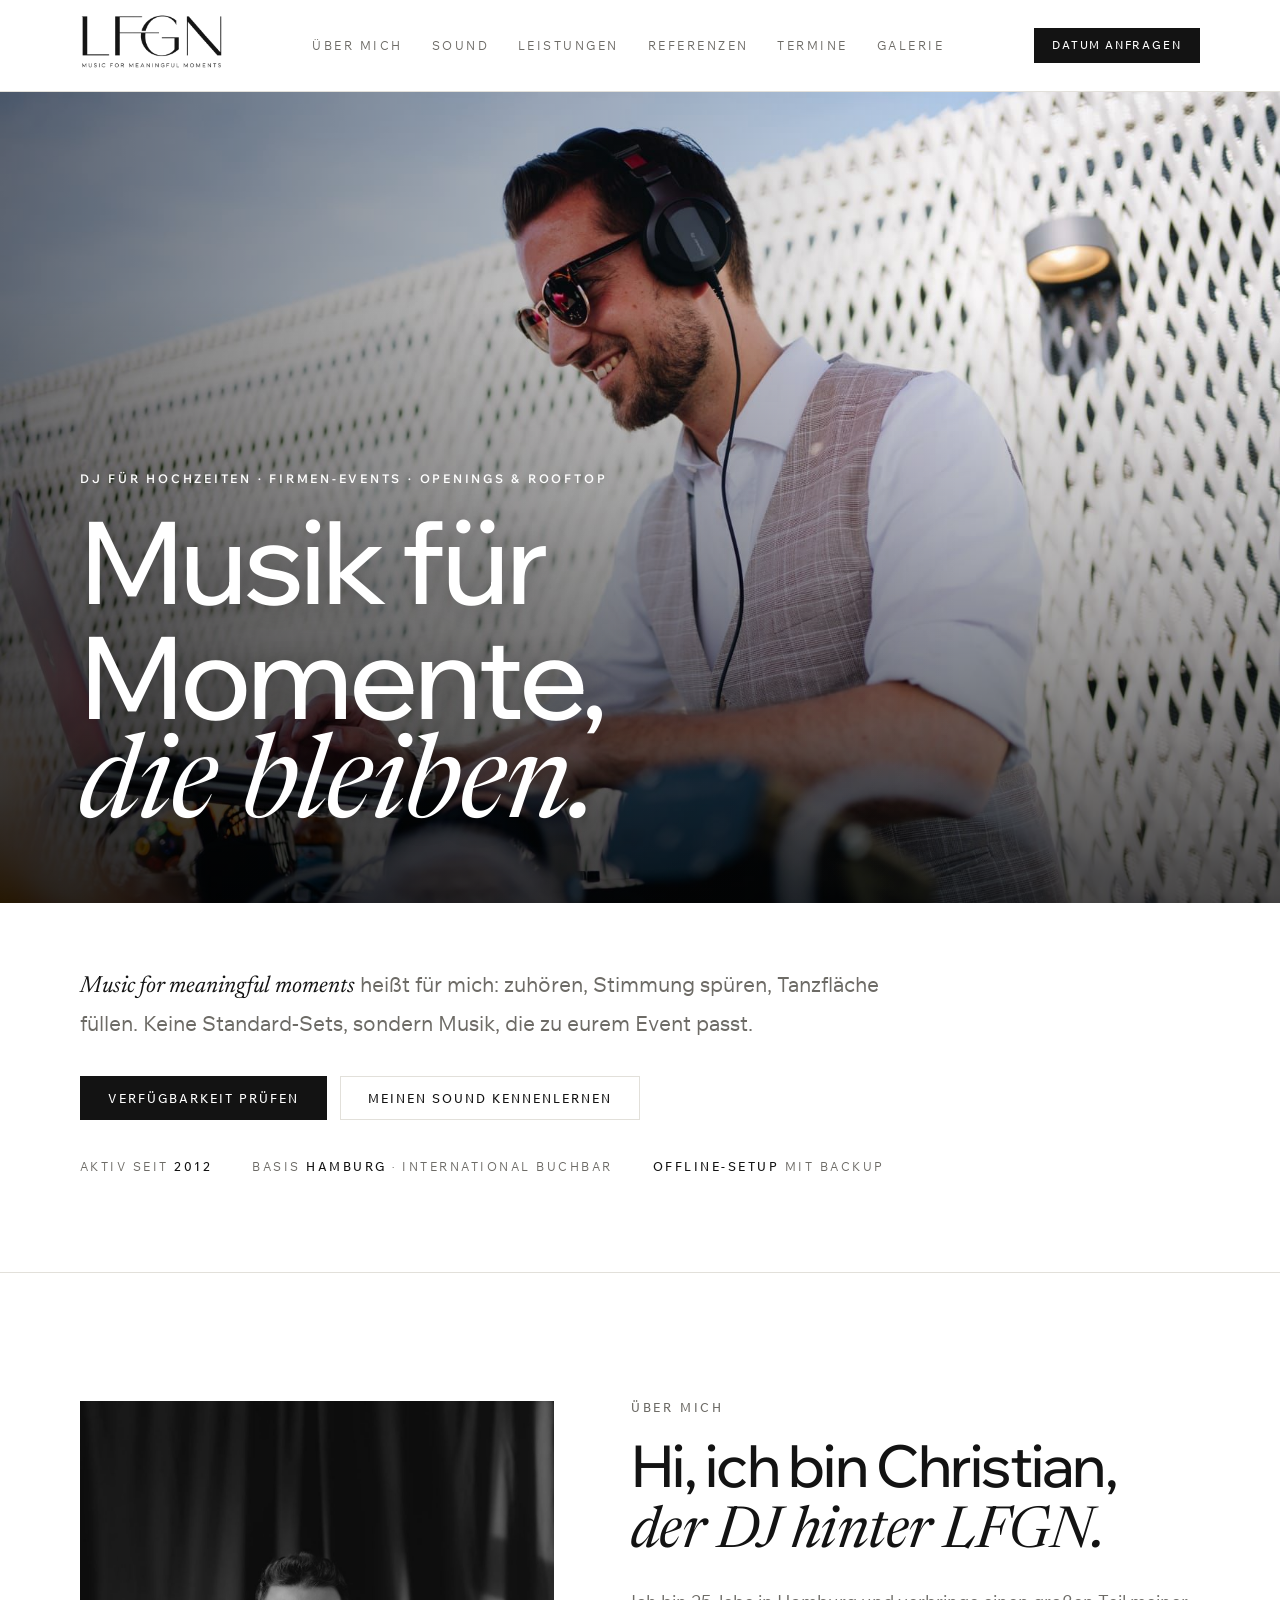
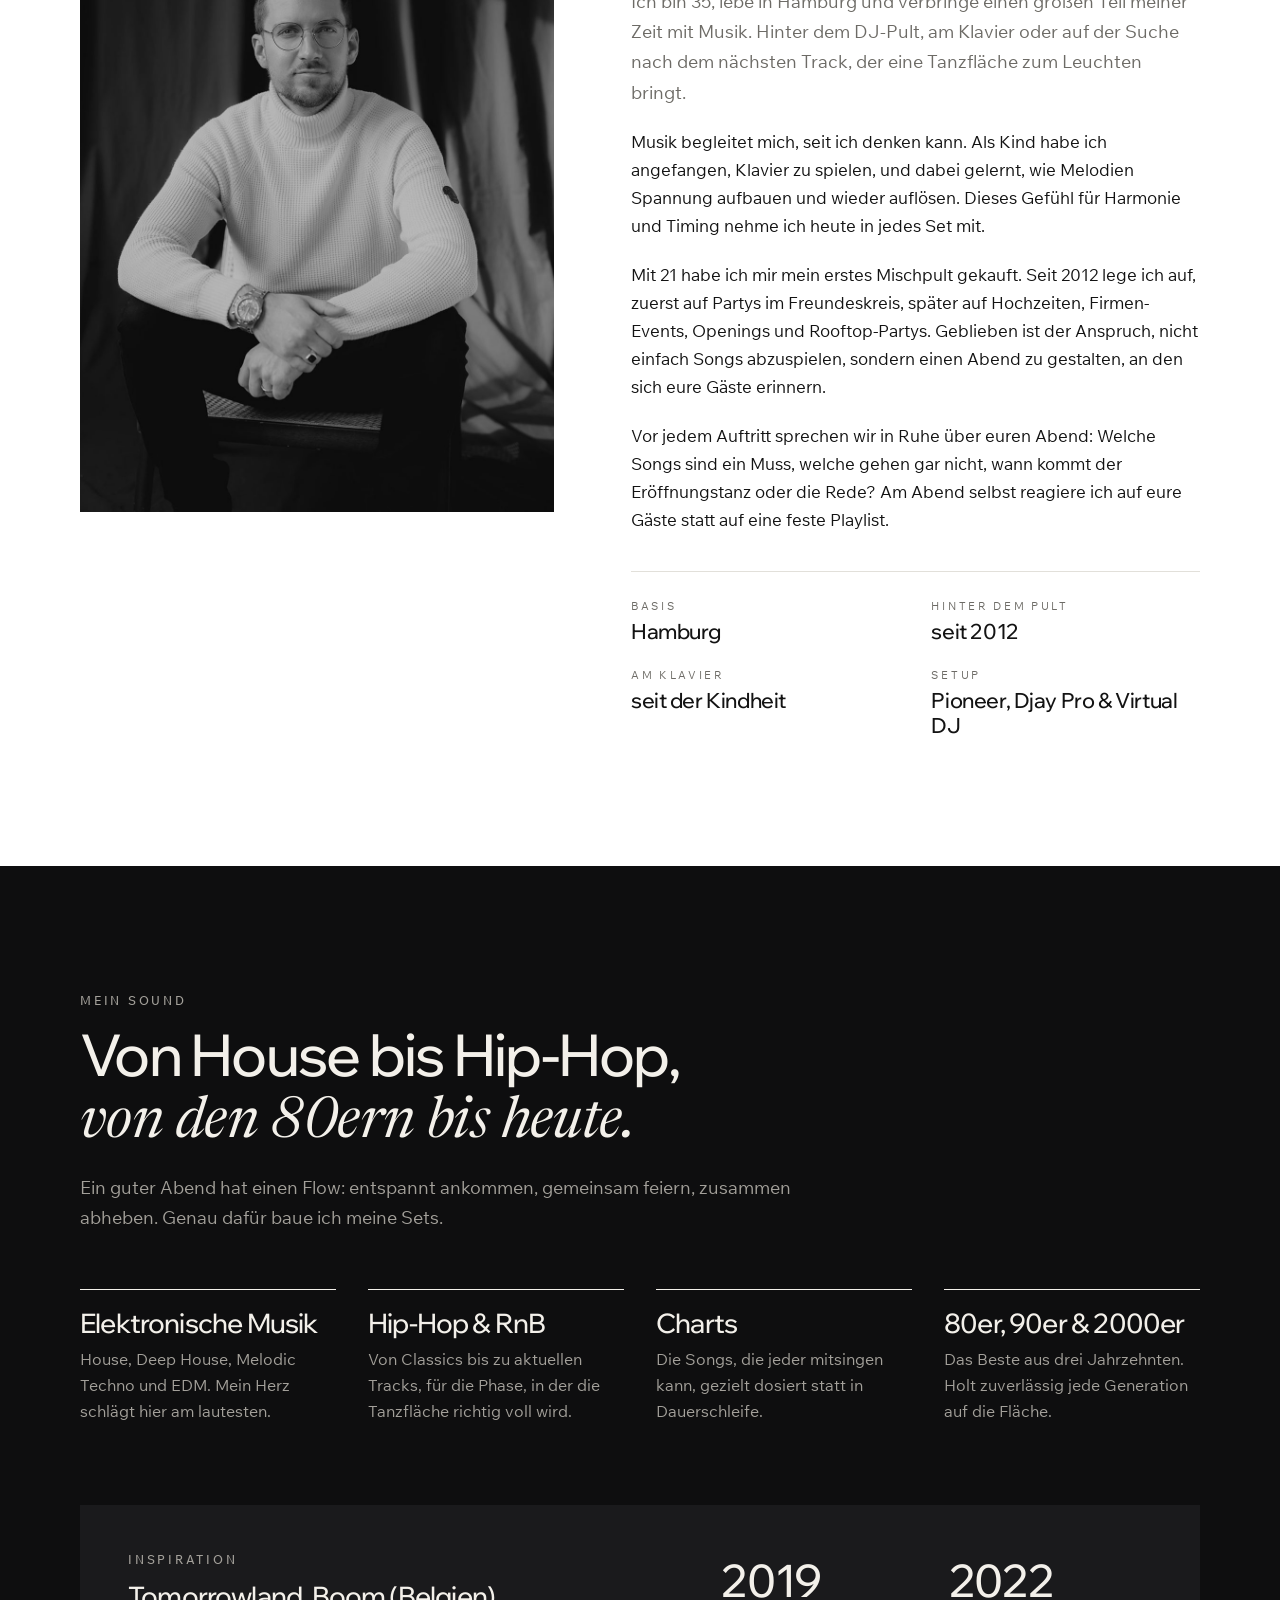
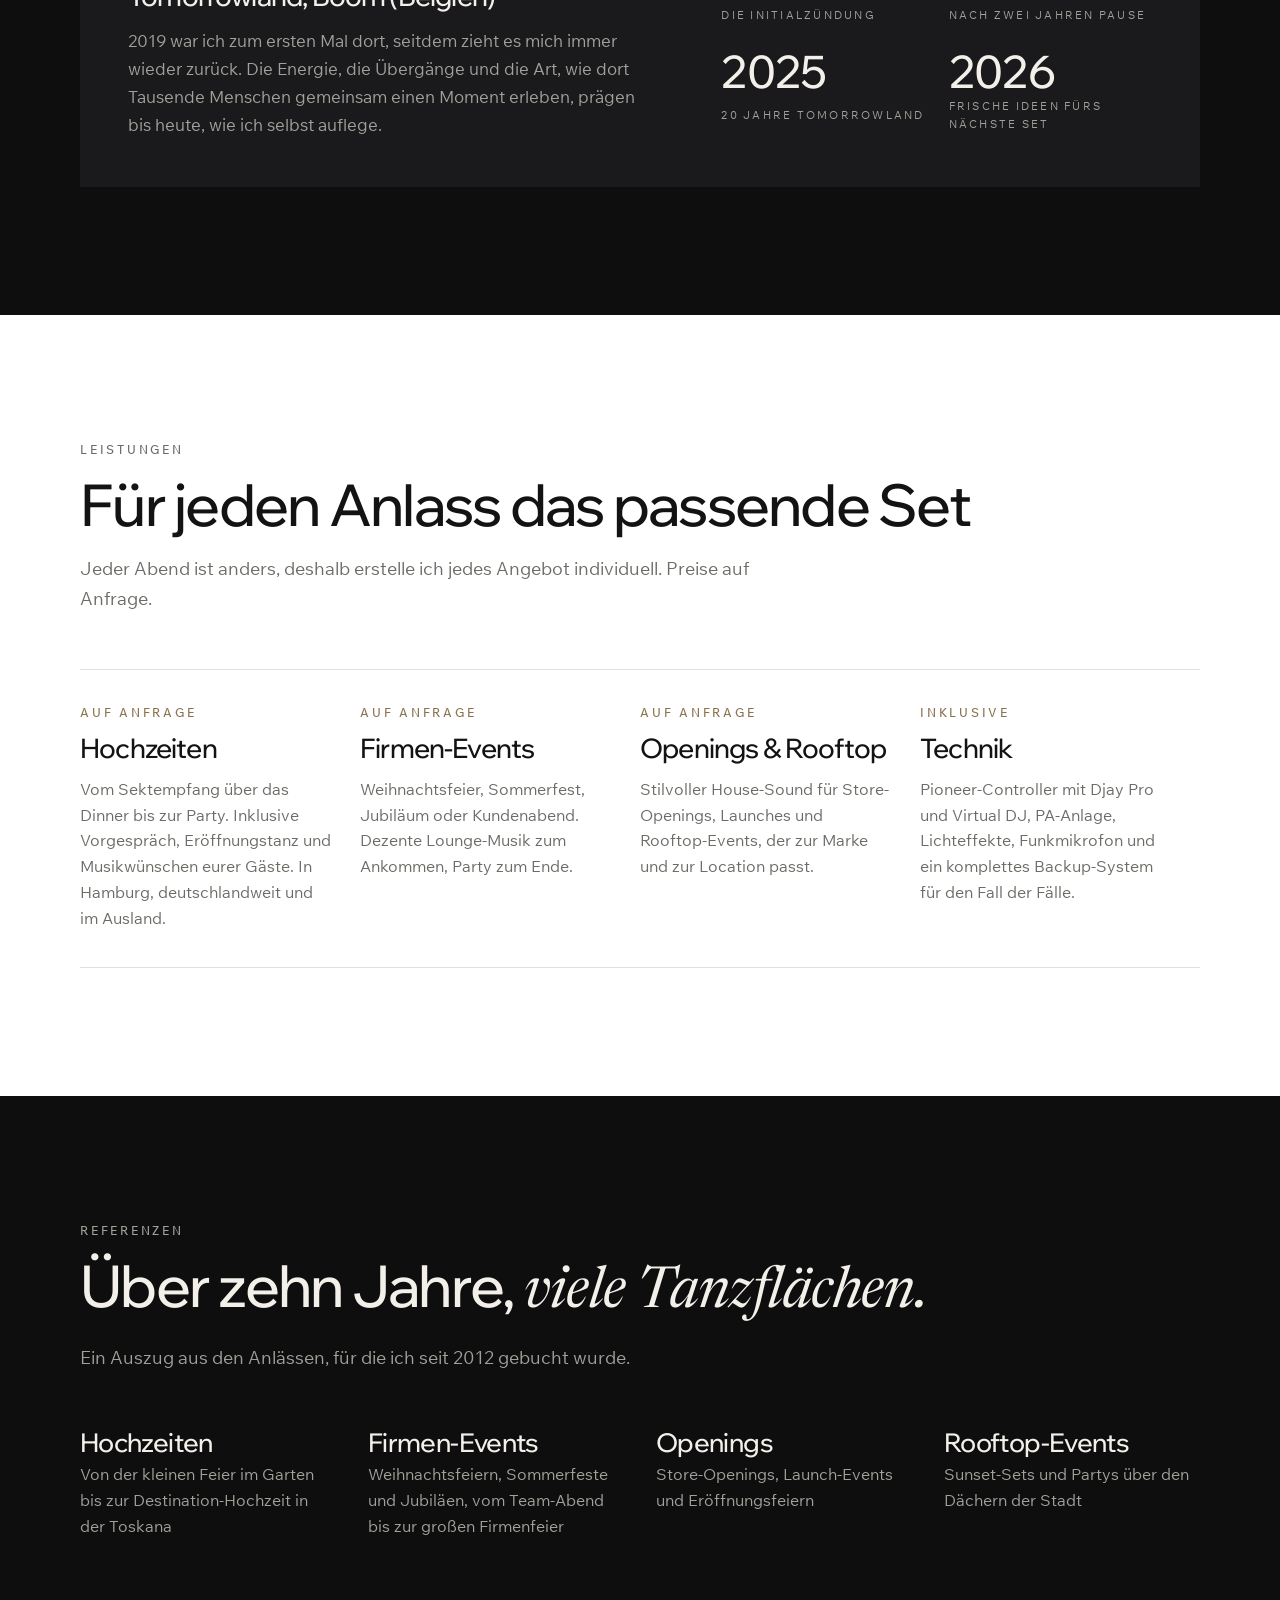
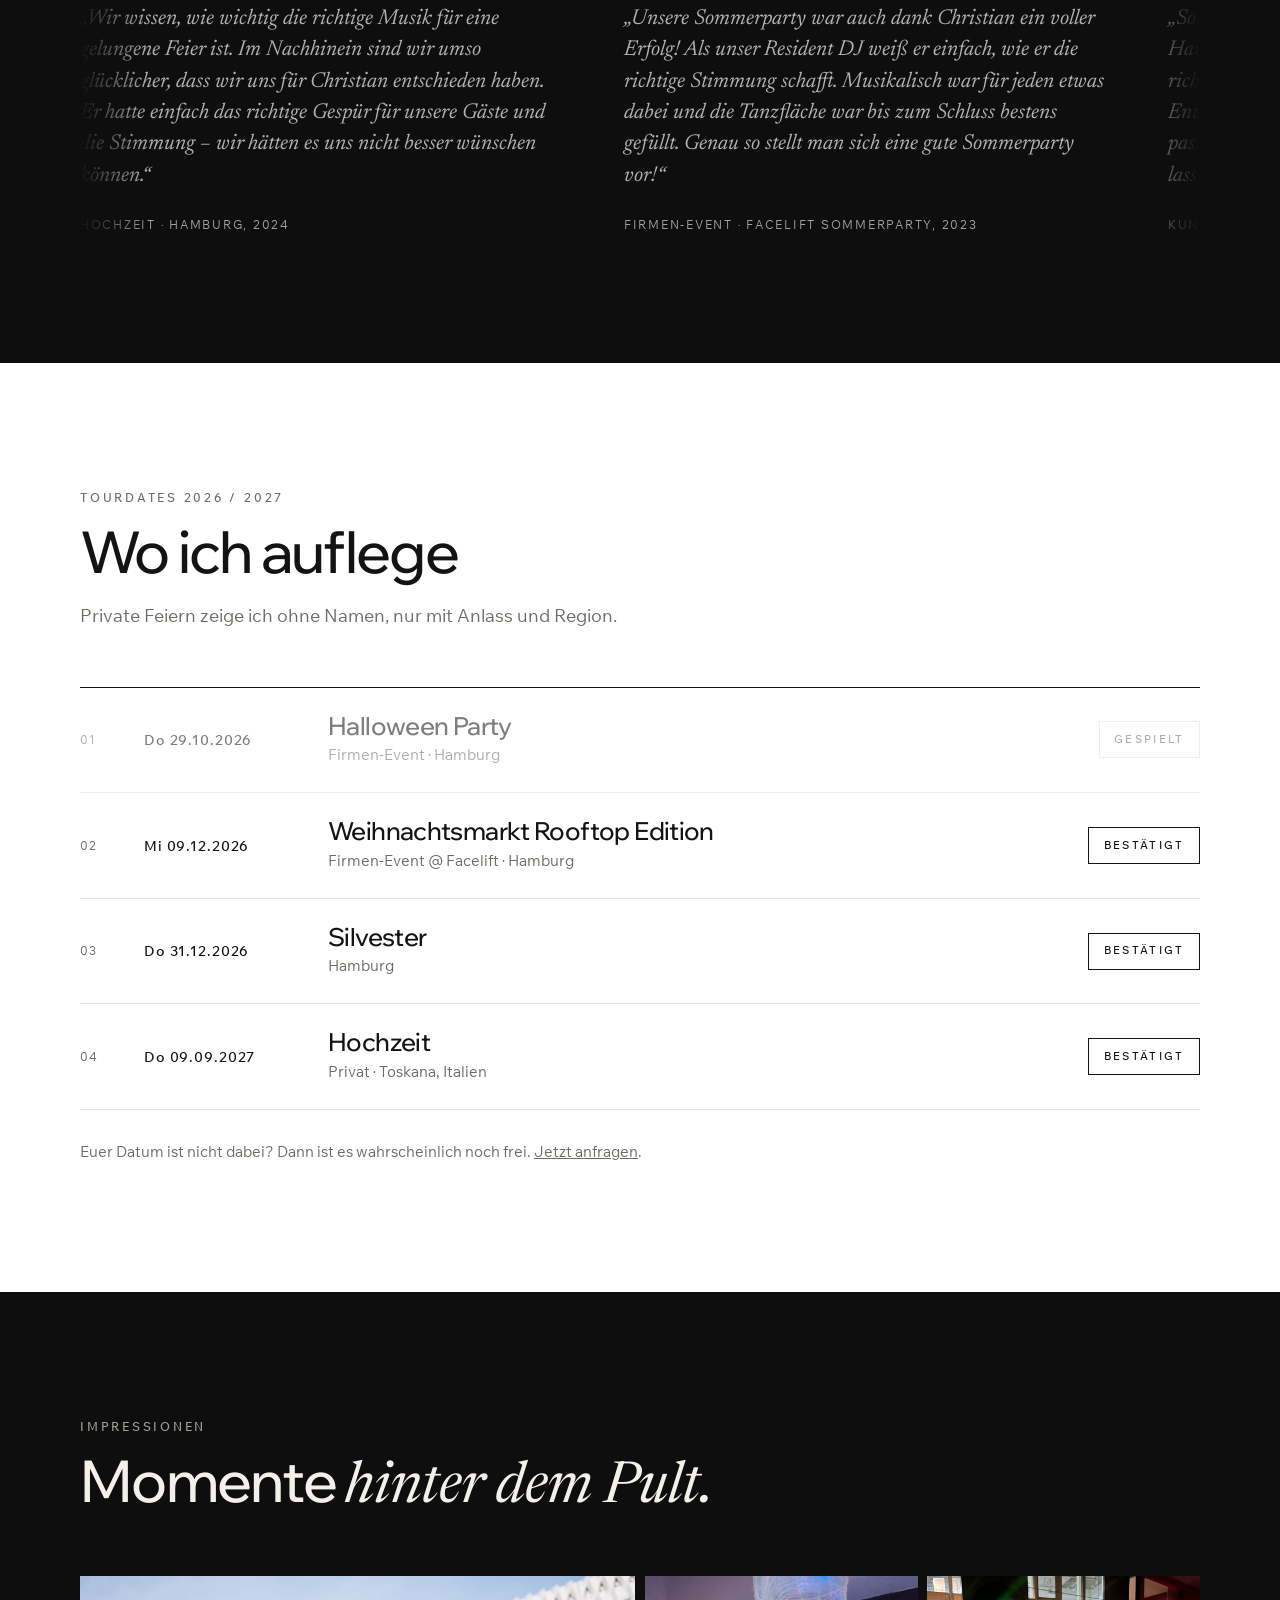
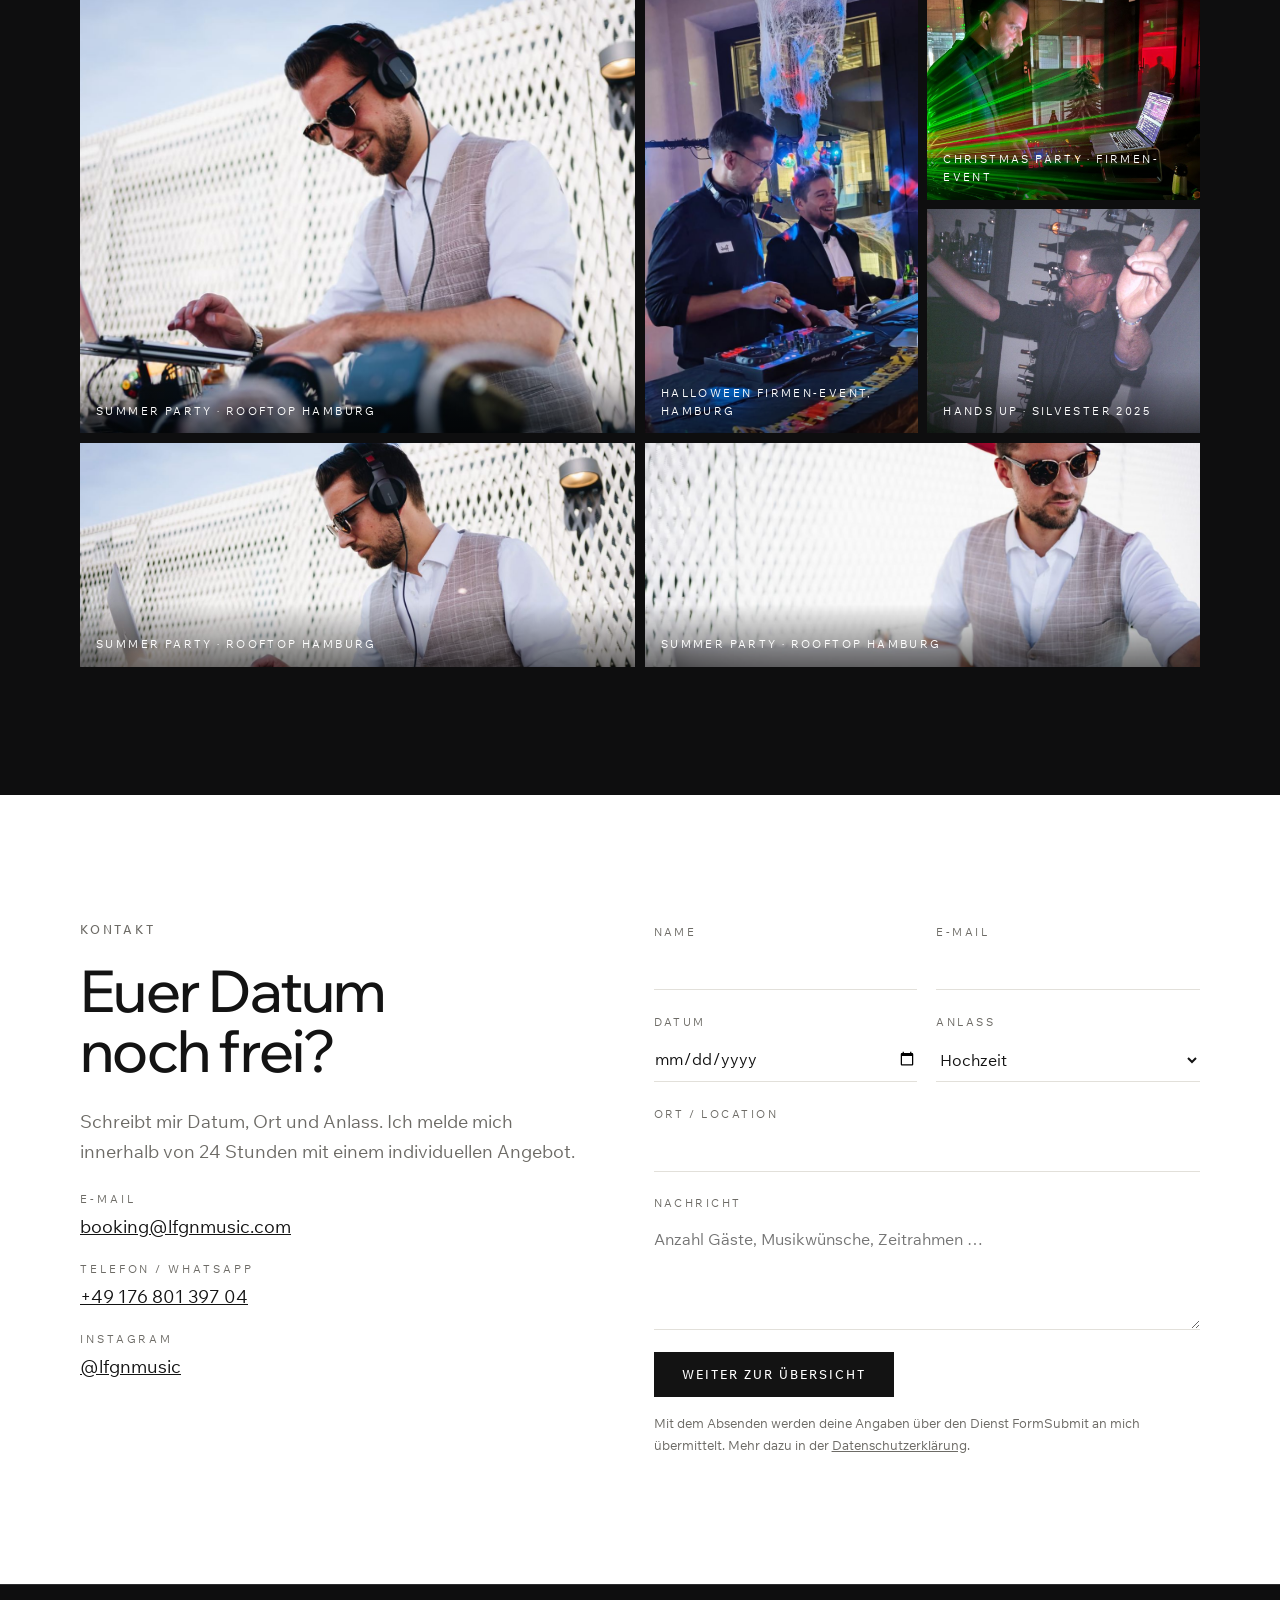
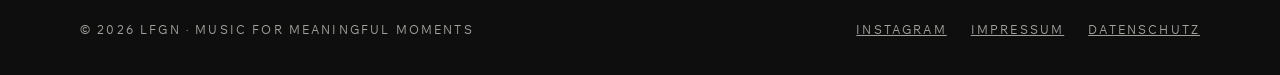
==== commit 4c9db241: "Anfrageformular sendet direkt (FormSubmit) mit Übersicht, Bestätigung und Eingangsbestätigung per Ma" ====
--- a/index.html
+++ b/index.html
@@ -3,9 +3,14 @@
 <head>
 <meta charset="utf-8">
 <meta name="viewport" content="width=device-width, initial-scale=1, viewport-fit=cover">
-<title>LFGN DJ Website</title>
+<title>LFGN – DJ in Hamburg für Hochzeiten &amp; Firmen-Events</title>
 <meta name="claude:viewport-fit-sides" content="cover">
-<meta name="description" content="DJ für Hochzeiten, Geburtstage und Firmenfeiern. Referenzen, Termine und Eindrücke vergangener Auftritte.">
+<meta name="description" content="LFGN – Music for meaningful moments. DJ aus Hamburg für Hochzeiten, Firmen-Events, Rooftop-Partys und private Feiern. Electronic, Hip-Hop/RnB, Charts und 80s–2000s. Jetzt Datum anfragen.">
+<link rel="canonical" href="https://lfgnmusic.com/">
+<meta property="og:title" content="LFGN – DJ in Hamburg">
+<meta property="og:description" content="Music for meaningful moments. DJ für Hochzeiten, Firmen-Events und Rooftop-Partys.">
+<meta property="og:image" content="https://lfgnmusic.com/img/rooftop-hero.jpg">
+<meta property="og:url" content="https://lfgnmusic.com/">
 <link rel="stylesheet" href="fonts/fonts.css">
 <style>
 /* Layout: ruhige Monochrom-Eleganz wie das LFGN-Logo. Viel Weißraum, haarfeine Linien, Didone-Serife für Headlines, gesperrte Versalien für Labels. Termine als Tracklist. */
@@ -181,7 +186,17 @@
 select option { background: var(--bg); color: var(--fg); }
 input:focus, select:focus, textarea:focus { outline: none; border-bottom-color: var(--fg); }
 textarea { min-height: 7rem; resize: vertical; }
-.form-msg { grid-column: 1 / -1; color: var(--accent); font-size: .95rem; }
+.hp { position: absolute; left: -9999px; width: 1px; height: 1px; opacity: 0; }
+.f-note { font-size: .82rem; color: var(--muted); margin: 1rem 0 0; }
+.f-note a, .f-err a { color: inherit; }
+.f-step h3 { font: 500 1.6rem/1.2 var(--display, var(--sans)); margin: 0 0 1.2rem; }
+.f-sum { display: grid; grid-template-columns: max-content 1fr; gap: .55rem 1.6rem; margin: 0; }
+.f-sum dt { font-size: .7rem; letter-spacing: .22em; text-transform: uppercase; color: var(--muted); padding-top: .25rem; }
+.f-sum dd { margin: 0; white-space: pre-line; overflow-wrap: anywhere; }
+.f-actions { display: flex; flex-wrap: wrap; gap: .8rem; margin-top: 1.6rem; }
+.f-err { color: var(--accent); margin-top: 1rem; }
+form.is-review > label, form.is-review .f-edit, form.is-done > label, form.is-done .f-edit { display: none; }
+@media (max-width: 480px) { .f-sum { grid-template-columns: 1fr; gap: .1rem; } .f-sum dd { margin-bottom: .7rem; } }
 @media (max-width: 760px) { .contact, form { grid-template-columns: 1fr; } }
 
 footer.site { border-top: 1px solid var(--line); padding-block: 2.2rem; color: var(--muted); font-size: .75rem; letter-spacing: .18em; text-transform: uppercase; }
@@ -401,8 +416,20 @@
         <label>Anlass<select id="f-type" name="anlass"><option>Hochzeit</option><option>Firmen-Event</option><option>Opening / Rooftop</option><option>Private Feier</option><option>Sonstiges</option></select></label>
         <label class="full">Ort / Location<input id="f-loc" name="ort"></label>
         <label class="full">Nachricht<textarea id="f-msg" name="nachricht" placeholder="Anzahl Gäste, Musikwünsche, Zeitrahmen …"></textarea></label>
-        <div class="full"><button class="btn" type="submit">Anfrage senden</button></div>
-        <p class="form-msg" id="form-msg" hidden>Dein E-Mail-Programm öffnet sich mit der fertigen Anfrage. Du musst sie nur noch absenden. Falls nichts passiert, schreib direkt an booking@lfgnmusic.com.</p>
+        <input type="text" name="_honey" id="f-honey" class="hp" tabindex="-1" autocomplete="off" aria-hidden="true">
+        <div class="full f-edit"><button class="btn" type="submit">Weiter zur Übersicht</button>
+          <p class="f-note">Mit dem Absenden werden deine Angaben über den Dienst FormSubmit an mich übermittelt. Mehr dazu in der <a href="datenschutz.html">Datenschutzerklärung</a>.</p></div>
+        <div class="full f-step" id="f-review" hidden>
+          <h3>Passt alles so?</h3>
+          <dl class="f-sum" id="f-sum"></dl>
+          <p class="f-note">Nach dem Absenden bekommst du eine Bestätigung an <b id="f-sum-mail"></b>.</p>
+          <div class="f-actions"><button class="btn" type="submit" id="f-send">Anfrage absenden</button><button class="btn ghost" type="button" id="f-back">Bearbeiten</button></div>
+          <p class="f-err" id="f-err" hidden>Das hat leider nicht geklappt. Bitte versuch es gleich noch einmal oder schreib mir direkt an <a href="mailto:booking@lfgnmusic.com">booking@lfgnmusic.com</a>.</p>
+        </div>
+        <div class="full f-step" id="f-done" hidden role="status">
+          <h3>Danke, <span id="f-done-name"></span>!</h3>
+          <p>Deine Anfrage ist bei mir angekommen. Eine Bestätigung ist an <b id="f-done-mail"></b> unterwegs (falls nicht, schau bitte kurz im Spam-Ordner). Ich melde mich innerhalb von 24 Stunden bei dir.</p>
+        </div>
       </form>
     </div>
   </section>
@@ -432,12 +459,53 @@
     var o = nav.classList.toggle('open'); mb.setAttribute('aria-expanded', o);
   });
   nav.querySelectorAll('ul a').forEach(function (a) { a.addEventListener('click', function () { nav.classList.remove('open'); mb.setAttribute('aria-expanded', false); }); });
-  document.getElementById('anfrage').addEventListener('submit', function (e) {
+  var form = document.getElementById('anfrage');
+  var $ = function (id) { return document.getElementById(id); };
+  var v = function (id) { return $(id).value.trim(); };
+  var fmtDate = function (s) { var p = s.split('-'); return p.length === 3 ? p[2] + '.' + p[1] + '.' + p[0] : s; };
+  var fields = [['Name', 'f-name'], ['E-Mail', 'f-mail'], ['Datum', 'f-date'], ['Anlass', 'f-type'], ['Ort', 'f-loc'], ['Nachricht', 'f-msg']];
+  var val = function (id) { return id === 'f-date' ? fmtDate(v(id)) : v(id); };
+  function show(state) {
+    form.classList.toggle('is-review', state === 'review');
+    form.classList.toggle('is-done', state === 'done');
+    $('f-review').hidden = state !== 'review';
+    $('f-done').hidden = state !== 'done';
+    $('kontakt').scrollIntoView({ behavior: 'smooth', block: 'start' });
+  }
+  $('f-back').addEventListener('click', function () { $('f-err').hidden = true; show('edit'); });
+  form.addEventListener('submit', function (e) {
     e.preventDefault();
-    var v = function (id) { return document.getElementById(id).value.trim(); };
-    var body = 'Name: ' + v('f-name') + '\nE-Mail: ' + v('f-mail') + '\nDatum: ' + v('f-date') + '\nAnlass: ' + v('f-type') + '\nOrt: ' + v('f-loc') + '\n\n' + v('f-msg');
-    document.getElementById('form-msg').hidden = false;
-    location.href = 'mailto:booking@lfgnmusic.com?subject=' + encodeURIComponent('Anfrage ' + v('f-type') + ' am ' + v('f-date')) + '&body=' + encodeURIComponent(body);
+    if (!form.classList.contains('is-review')) {
+      var dl = $('f-sum'); dl.textContent = '';
+      fields.forEach(function (f) {
+        var x = val(f[1]); if (!x) return;
+        var dt = document.createElement('dt'), dd = document.createElement('dd');
+        dt.textContent = f[0]; dd.textContent = x; dl.appendChild(dt); dl.appendChild(dd);
+      });
+      $('f-sum-mail').textContent = v('f-mail');
+      $('f-err').hidden = true;
+      show('review');
+      return;
+    }
+    var btn = $('f-send'); btn.disabled = true; btn.textContent = 'Wird gesendet …';
+    var name = v('f-name'), datum = val('f-date'), anlass = v('f-type');
+    var data = {
+      Name: name, email: v('f-mail'), Datum: datum, Anlass: anlass, Ort: v('f-loc'), Nachricht: v('f-msg'),
+      _subject: 'Neue Anfrage: ' + anlass + ' am ' + datum + ' (' + name + ')',
+      _template: 'table', _captcha: 'false', _honey: v('f-honey'),
+      _autoresponse: 'Hallo ' + name.split(' ')[0] + ',\n\nvielen Dank für deine Anfrage (' + anlass + ' am ' + datum + '). Sie ist bei mir angekommen, und ich melde mich innerhalb von 24 Stunden mit einem individuellen Angebot bei dir.\n\nBeste Grüße\nChristian\n\nLFGN · Music for meaningful moments\n+49 176 801 397 04\nlfgnmusic.com · @lfgnmusic'
+    };
+    fetch('https://formsubmit.co/ajax/booking@lfgnmusic.com', {
+      method: 'POST', headers: { 'Content-Type': 'application/json', 'Accept': 'application/json' }, body: JSON.stringify(data)
+    }).then(function (r) { return r.json(); }).then(function (d) {
+      if (String(d.success) !== 'true') throw new Error(d.message || 'failed');
+      $('f-done-name').textContent = name.split(' ')[0];
+      $('f-done-mail').textContent = v('f-mail');
+      form.reset();
+      show('done');
+    }).catch(function () {
+      $('f-err').hidden = false;
+    }).then(function () { btn.disabled = false; btn.textContent = 'Anfrage absenden'; });
   });
 })();
 </script>
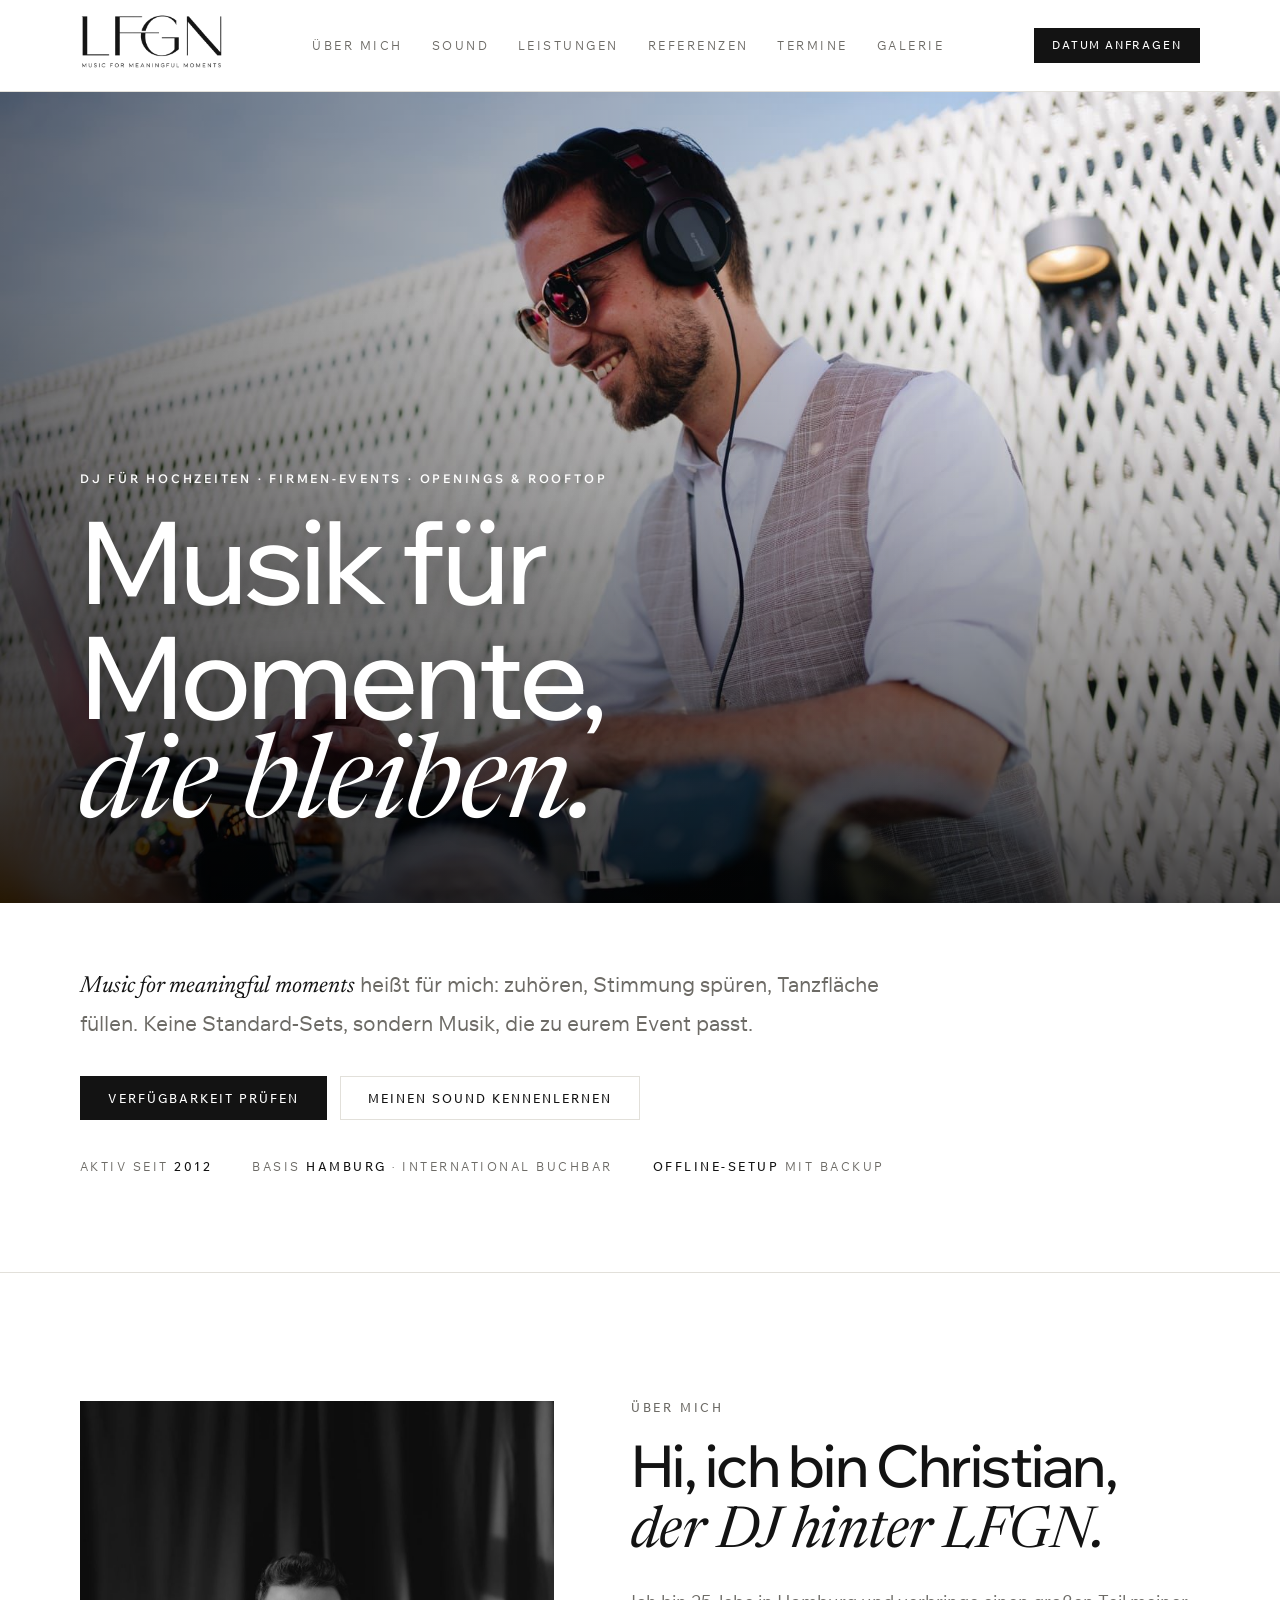
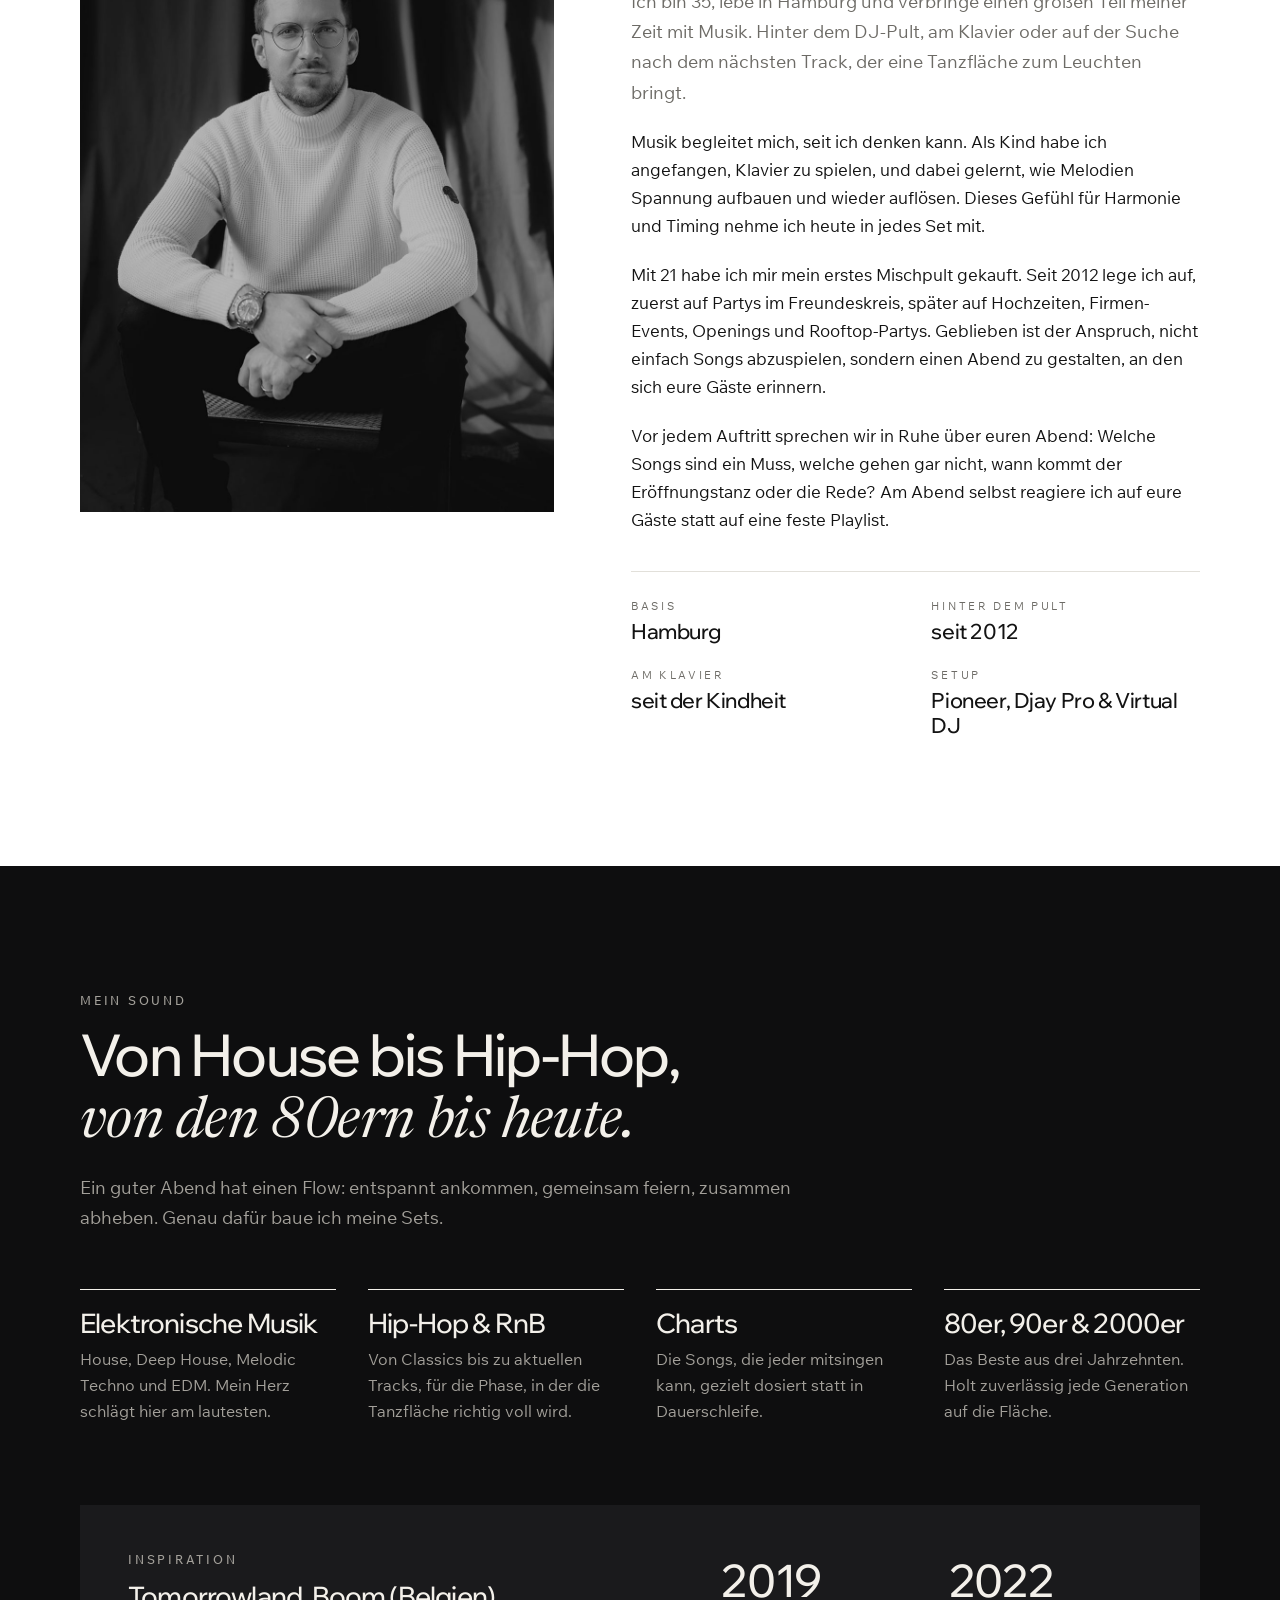
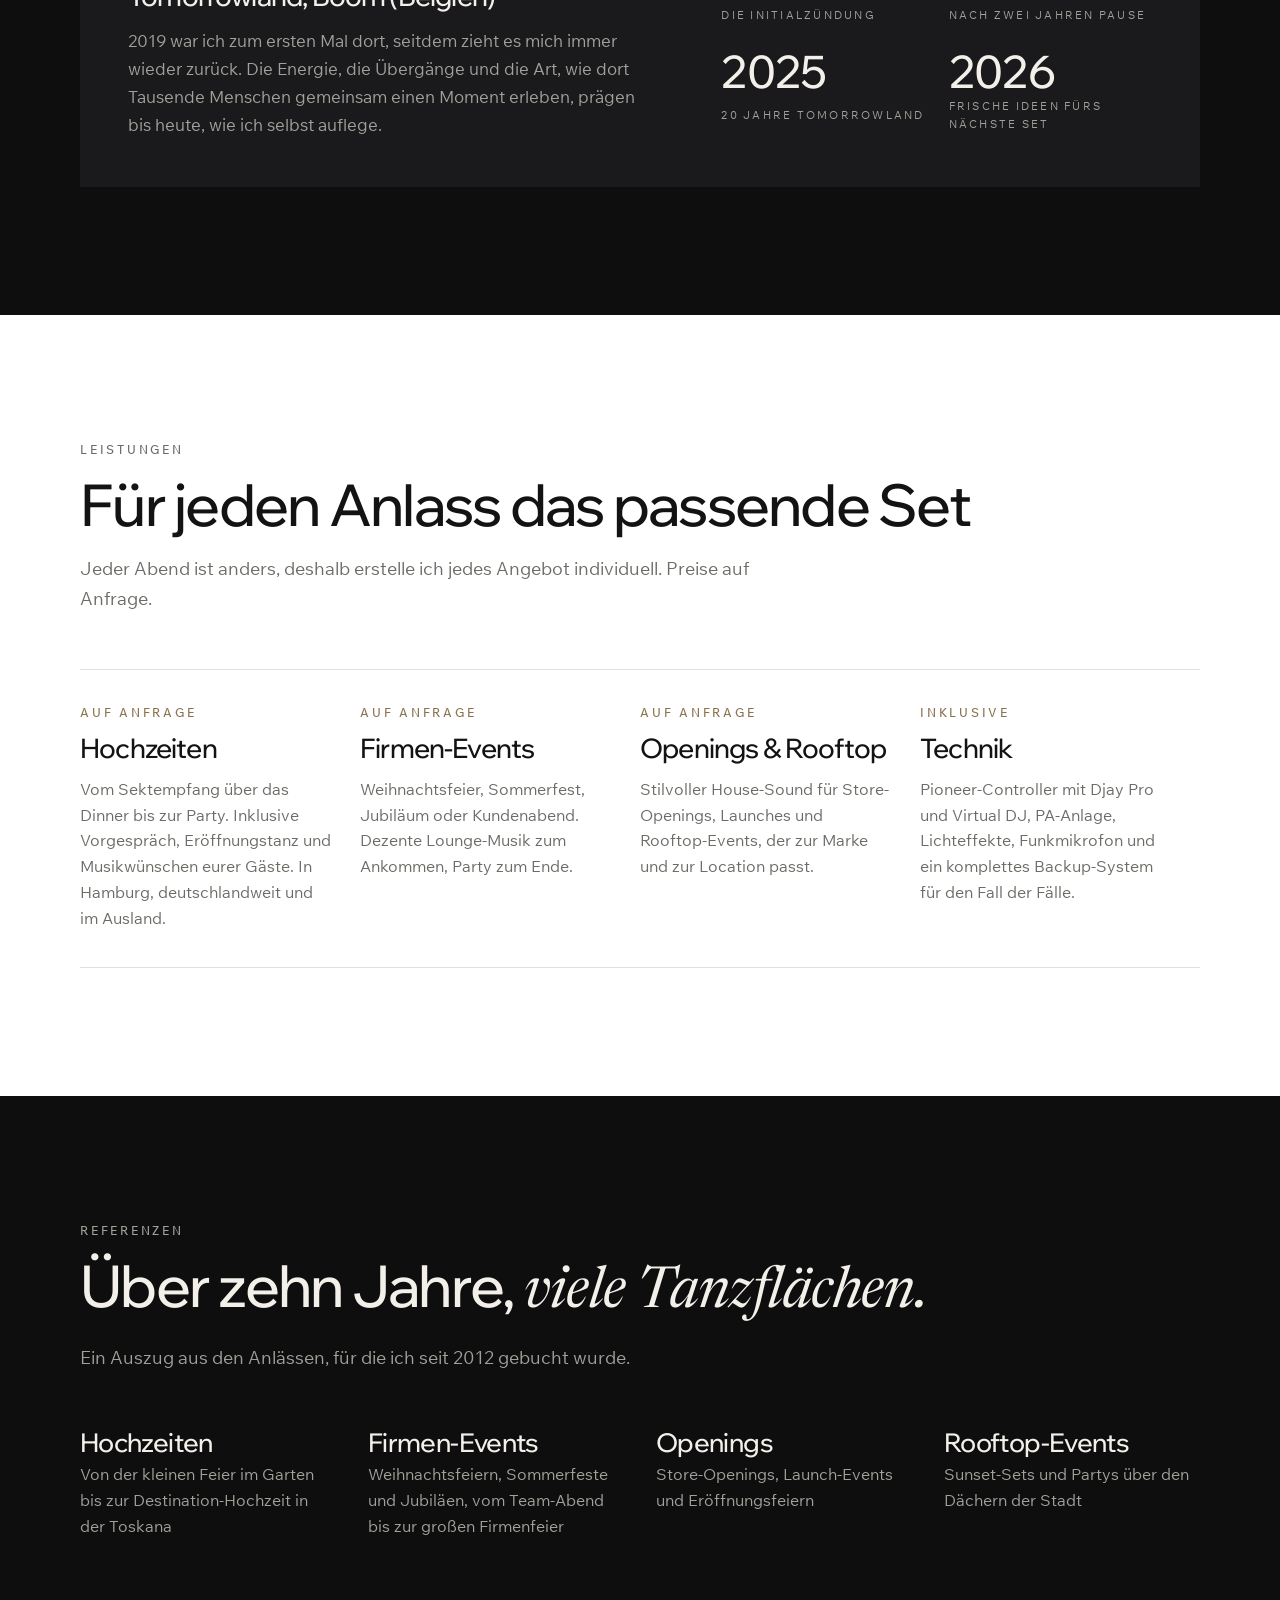
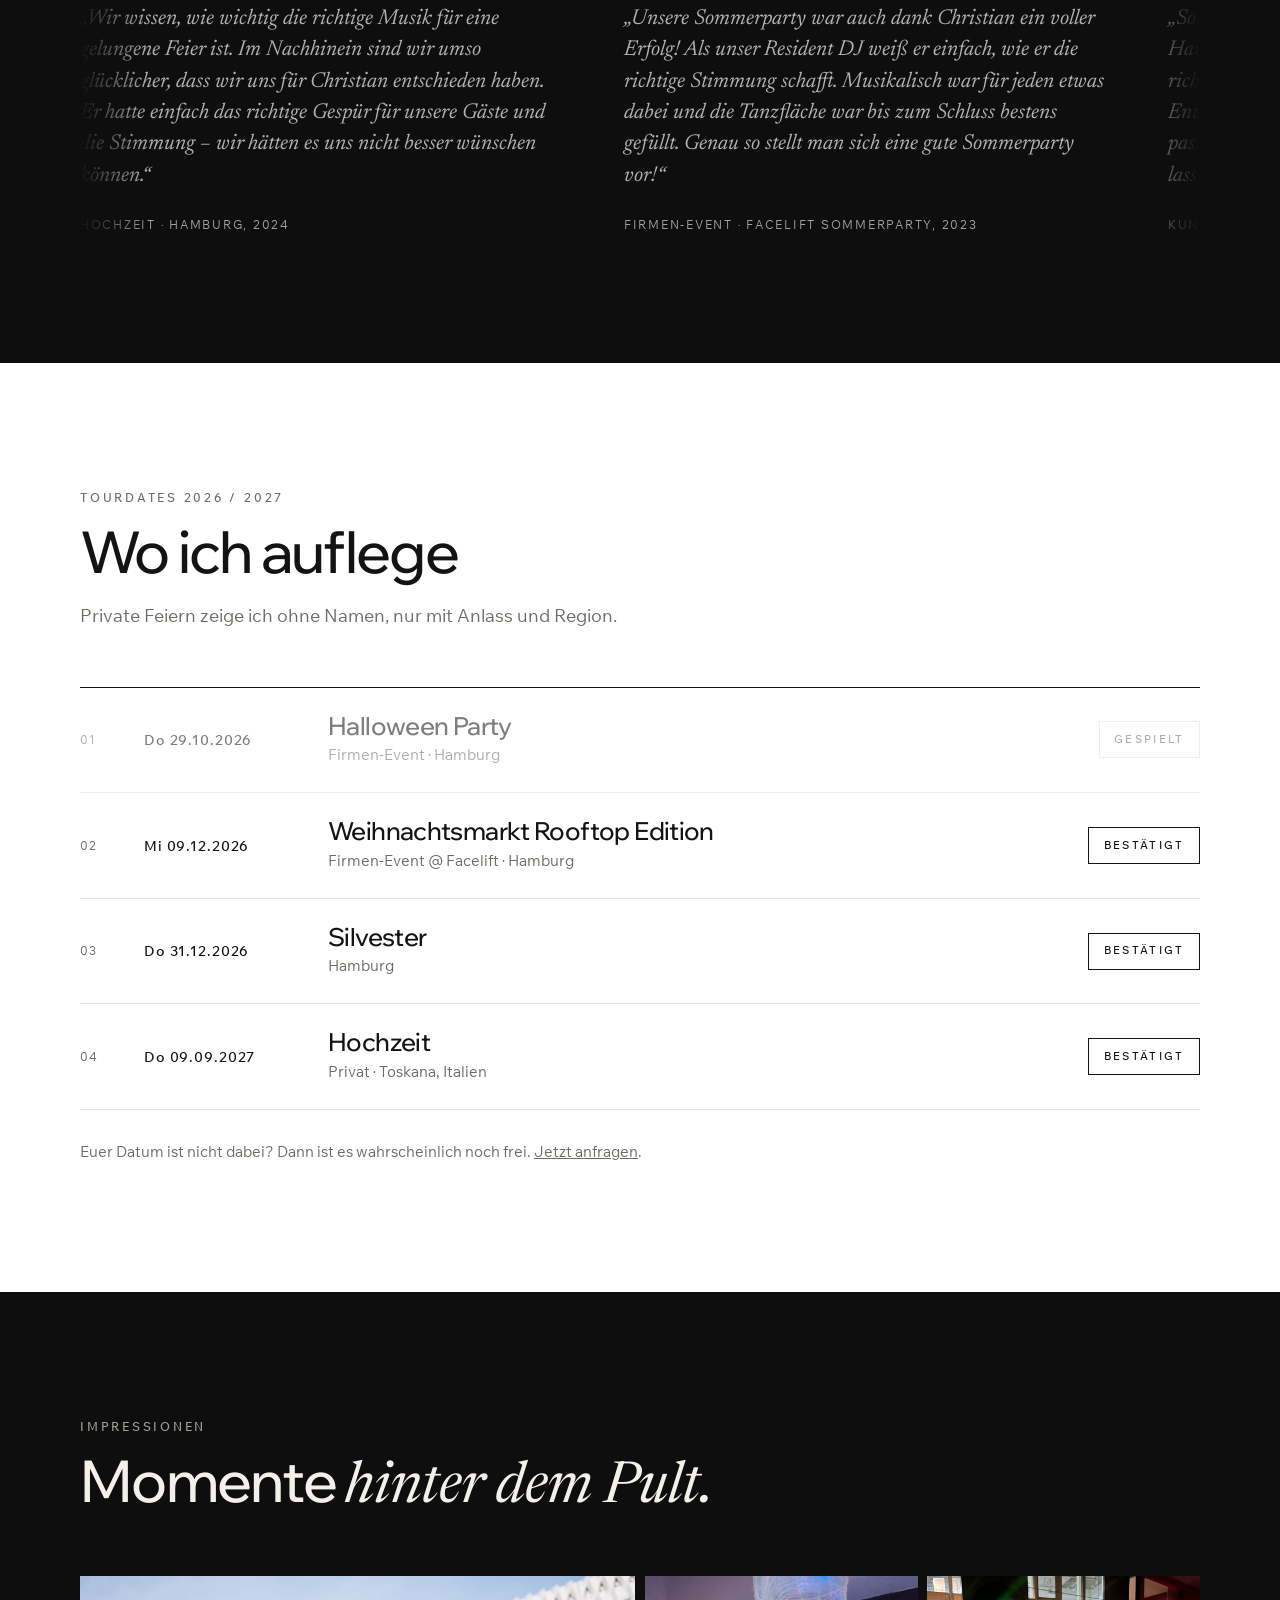
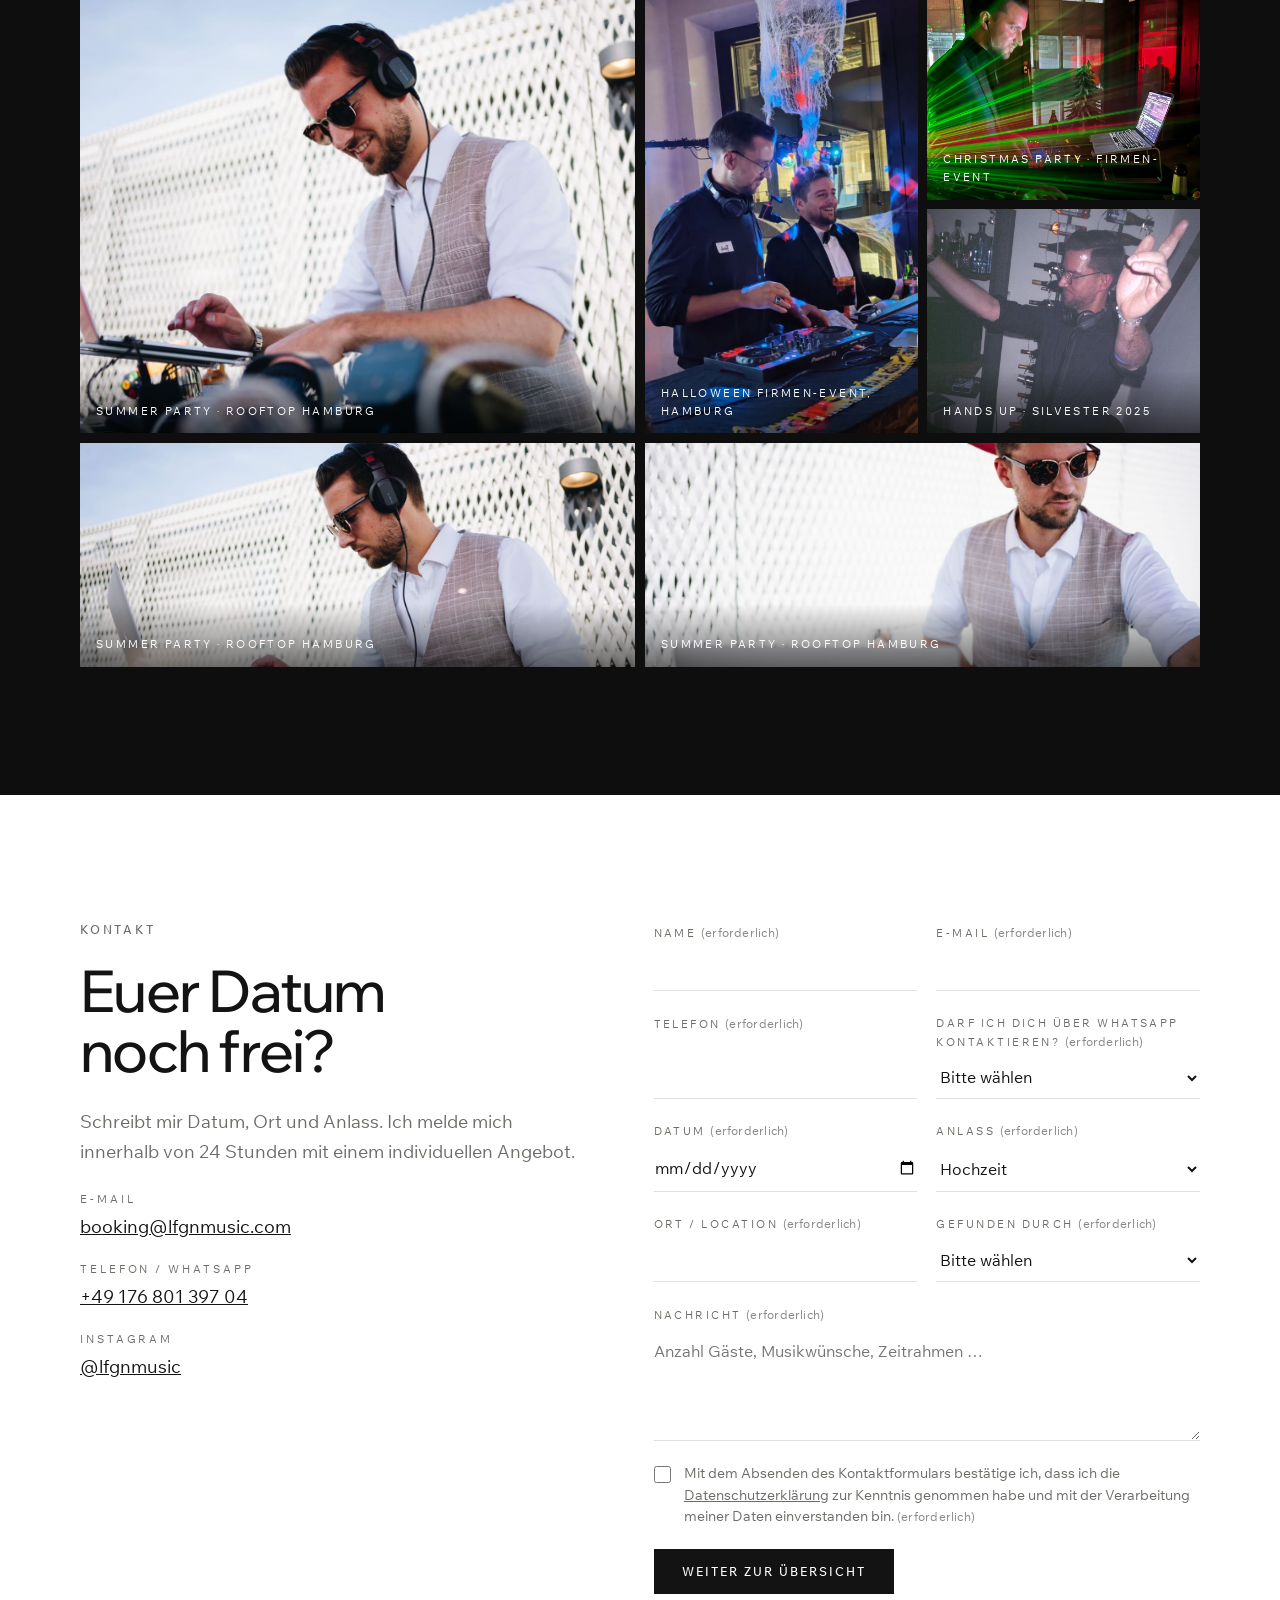
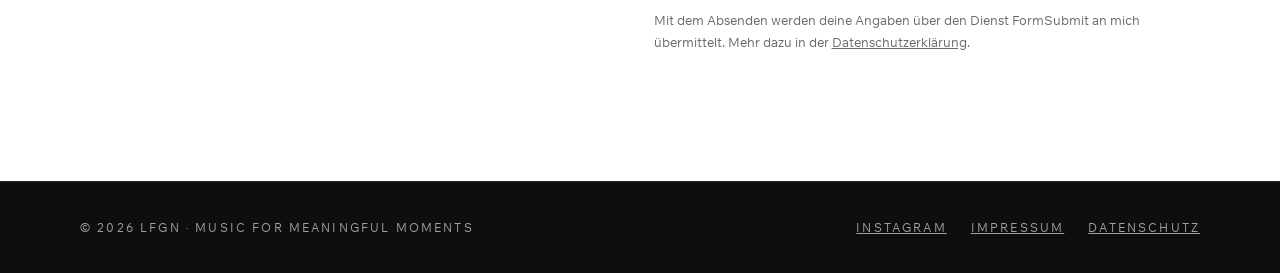
==== commit 0c50a35b: "Formular: Telefon, WhatsApp-Frage, Gefunden durch, Datenschutz-Checkbox, alle Felder erforderlich Co" ====
--- a/index.html
+++ b/index.html
@@ -186,6 +186,10 @@
 select option { background: var(--bg); color: var(--fg); }
 input:focus, select:focus, textarea:focus { outline: none; border-bottom-color: var(--fg); }
 textarea { min-height: 7rem; resize: vertical; }
+.req { text-transform: none; letter-spacing: .02em; font-size: .72rem; opacity: .8; }
+label.consent { display: flex; gap: .8rem; align-items: flex-start; text-transform: none; letter-spacing: normal; font-size: .88rem; line-height: 1.5; }
+label.consent input { width: 1.1rem; height: 1.1rem; flex: none; margin: .15rem 0 0; padding: 0; accent-color: var(--fg); }
+label.consent a { color: inherit; }
 .hp { position: absolute; left: -9999px; width: 1px; height: 1px; opacity: 0; }
 .f-note { font-size: .82rem; color: var(--muted); margin: 1rem 0 0; }
 .f-note a, .f-err a { color: inherit; }
@@ -410,12 +414,16 @@
         </dl>
       </div>
       <form id="anfrage">
-        <label>Name<input id="f-name" name="name" required autocomplete="name"></label>
-        <label>E-Mail<input id="f-mail" name="email" type="email" required autocomplete="email"></label>
-        <label>Datum<input id="f-date" name="datum" type="date" required></label>
-        <label>Anlass<select id="f-type" name="anlass"><option>Hochzeit</option><option>Firmen-Event</option><option>Opening / Rooftop</option><option>Private Feier</option><option>Sonstiges</option></select></label>
-        <label class="full">Ort / Location<input id="f-loc" name="ort"></label>
-        <label class="full">Nachricht<textarea id="f-msg" name="nachricht" placeholder="Anzahl Gäste, Musikwünsche, Zeitrahmen …"></textarea></label>
+        <label><span>Name <span class="req">(erforderlich)</span></span><input id="f-name" name="name" required autocomplete="name"></label>
+        <label><span>E-Mail <span class="req">(erforderlich)</span></span><input id="f-mail" name="email" type="email" required autocomplete="email"></label>
+        <label><span>Telefon <span class="req">(erforderlich)</span></span><input id="f-tel" name="telefon" type="tel" required autocomplete="tel"></label>
+        <label><span>Darf ich dich über WhatsApp kontaktieren? <span class="req">(erforderlich)</span></span><select id="f-wa" name="whatsapp" required><option value="" disabled selected>Bitte wählen</option><option>Ja</option><option>Nein</option></select></label>
+        <label><span>Datum <span class="req">(erforderlich)</span></span><input id="f-date" name="datum" type="date" required></label>
+        <label><span>Anlass <span class="req">(erforderlich)</span></span><select id="f-type" name="anlass" required><option>Hochzeit</option><option>Firmen-Event</option><option>Opening / Rooftop</option><option>Private Feier</option><option>Sonstiges</option></select></label>
+        <label><span>Ort / Location <span class="req">(erforderlich)</span></span><input id="f-loc" name="ort" required></label>
+        <label><span>Gefunden durch <span class="req">(erforderlich)</span></span><select id="f-src" name="gefunden" required><option value="" disabled selected>Bitte wählen</option><option>Google</option><option>Instagram</option><option>Empfehlung</option><option>Auf einem Event erlebt</option><option>Sonstiges</option></select></label>
+        <label class="full"><span>Nachricht <span class="req">(erforderlich)</span></span><textarea id="f-msg" name="nachricht" required placeholder="Anzahl Gäste, Musikwünsche, Zeitrahmen …"></textarea></label>
+        <label class="full consent"><input type="checkbox" id="f-ok" required><span>Mit dem Absenden des Kontaktformulars bestätige ich, dass ich die <a href="datenschutz.html" target="_blank">Datenschutzerklärung</a> zur Kenntnis genommen habe und mit der Verarbeitung meiner Daten einverstanden bin. <span class="req">(erforderlich)</span></span></label>
         <input type="text" name="_honey" id="f-honey" class="hp" tabindex="-1" autocomplete="off" aria-hidden="true">
         <div class="full f-edit"><button class="btn" type="submit">Weiter zur Übersicht</button>
           <p class="f-note">Mit dem Absenden werden deine Angaben über den Dienst FormSubmit an mich übermittelt. Mehr dazu in der <a href="datenschutz.html">Datenschutzerklärung</a>.</p></div>
@@ -463,7 +471,7 @@
   var $ = function (id) { return document.getElementById(id); };
   var v = function (id) { return $(id).value.trim(); };
   var fmtDate = function (s) { var p = s.split('-'); return p.length === 3 ? p[2] + '.' + p[1] + '.' + p[0] : s; };
-  var fields = [['Name', 'f-name'], ['E-Mail', 'f-mail'], ['Datum', 'f-date'], ['Anlass', 'f-type'], ['Ort', 'f-loc'], ['Nachricht', 'f-msg']];
+  var fields = [['Name', 'f-name'], ['E-Mail', 'f-mail'], ['Telefon', 'f-tel'], ['WhatsApp', 'f-wa'], ['Datum', 'f-date'], ['Anlass', 'f-type'], ['Ort', 'f-loc'], ['Gefunden durch', 'f-src'], ['Nachricht', 'f-msg']];
   var val = function (id) { return id === 'f-date' ? fmtDate(v(id)) : v(id); };
   function show(state) {
     form.classList.toggle('is-review', state === 'review');
@@ -490,7 +498,7 @@
     var btn = $('f-send'); btn.disabled = true; btn.textContent = 'Wird gesendet …';
     var name = v('f-name'), datum = val('f-date'), anlass = v('f-type');
     var data = {
-      Name: name, email: v('f-mail'), Datum: datum, Anlass: anlass, Ort: v('f-loc'), Nachricht: v('f-msg'),
+      Name: name, email: v('f-mail'), Telefon: v('f-tel'), 'WhatsApp-Kontakt erlaubt': v('f-wa'), Datum: datum, Anlass: anlass, Ort: v('f-loc'), 'Gefunden durch': v('f-src'), Nachricht: v('f-msg'), Datenschutz: 'zur Kenntnis genommen und eingewilligt',
       _subject: 'Neue Anfrage: ' + anlass + ' am ' + datum + ' (' + name + ')',
       _template: 'table', _captcha: 'false', _honey: v('f-honey'),
       _autoresponse: 'Hallo ' + name.split(' ')[0] + ',\n\nvielen Dank für deine Anfrage (' + anlass + ' am ' + datum + '). Sie ist bei mir angekommen, und ich melde mich innerhalb von 24 Stunden mit einem individuellen Angebot bei dir.\n\nBeste Grüße\nChristian\n\nLFGN · Music for meaningful moments\n+49 176 801 397 04\nlfgnmusic.com · @lfgnmusic'
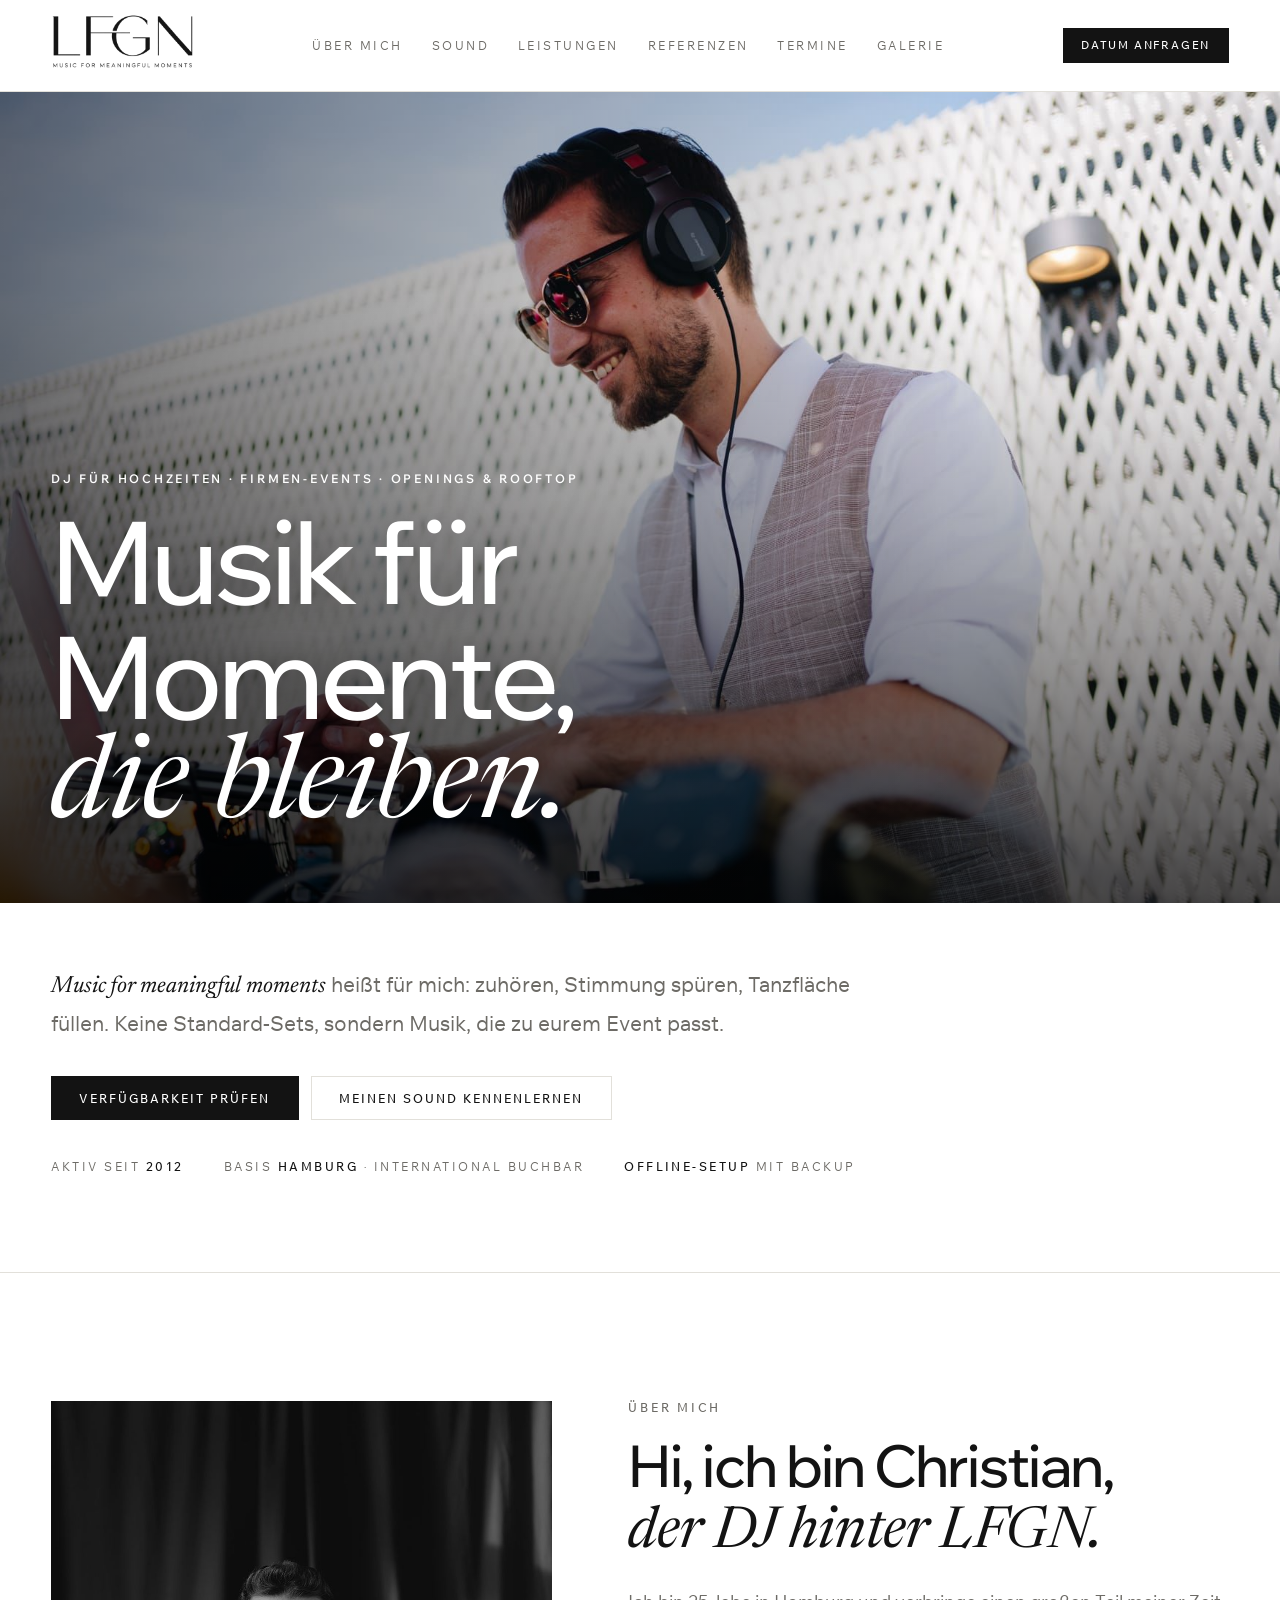
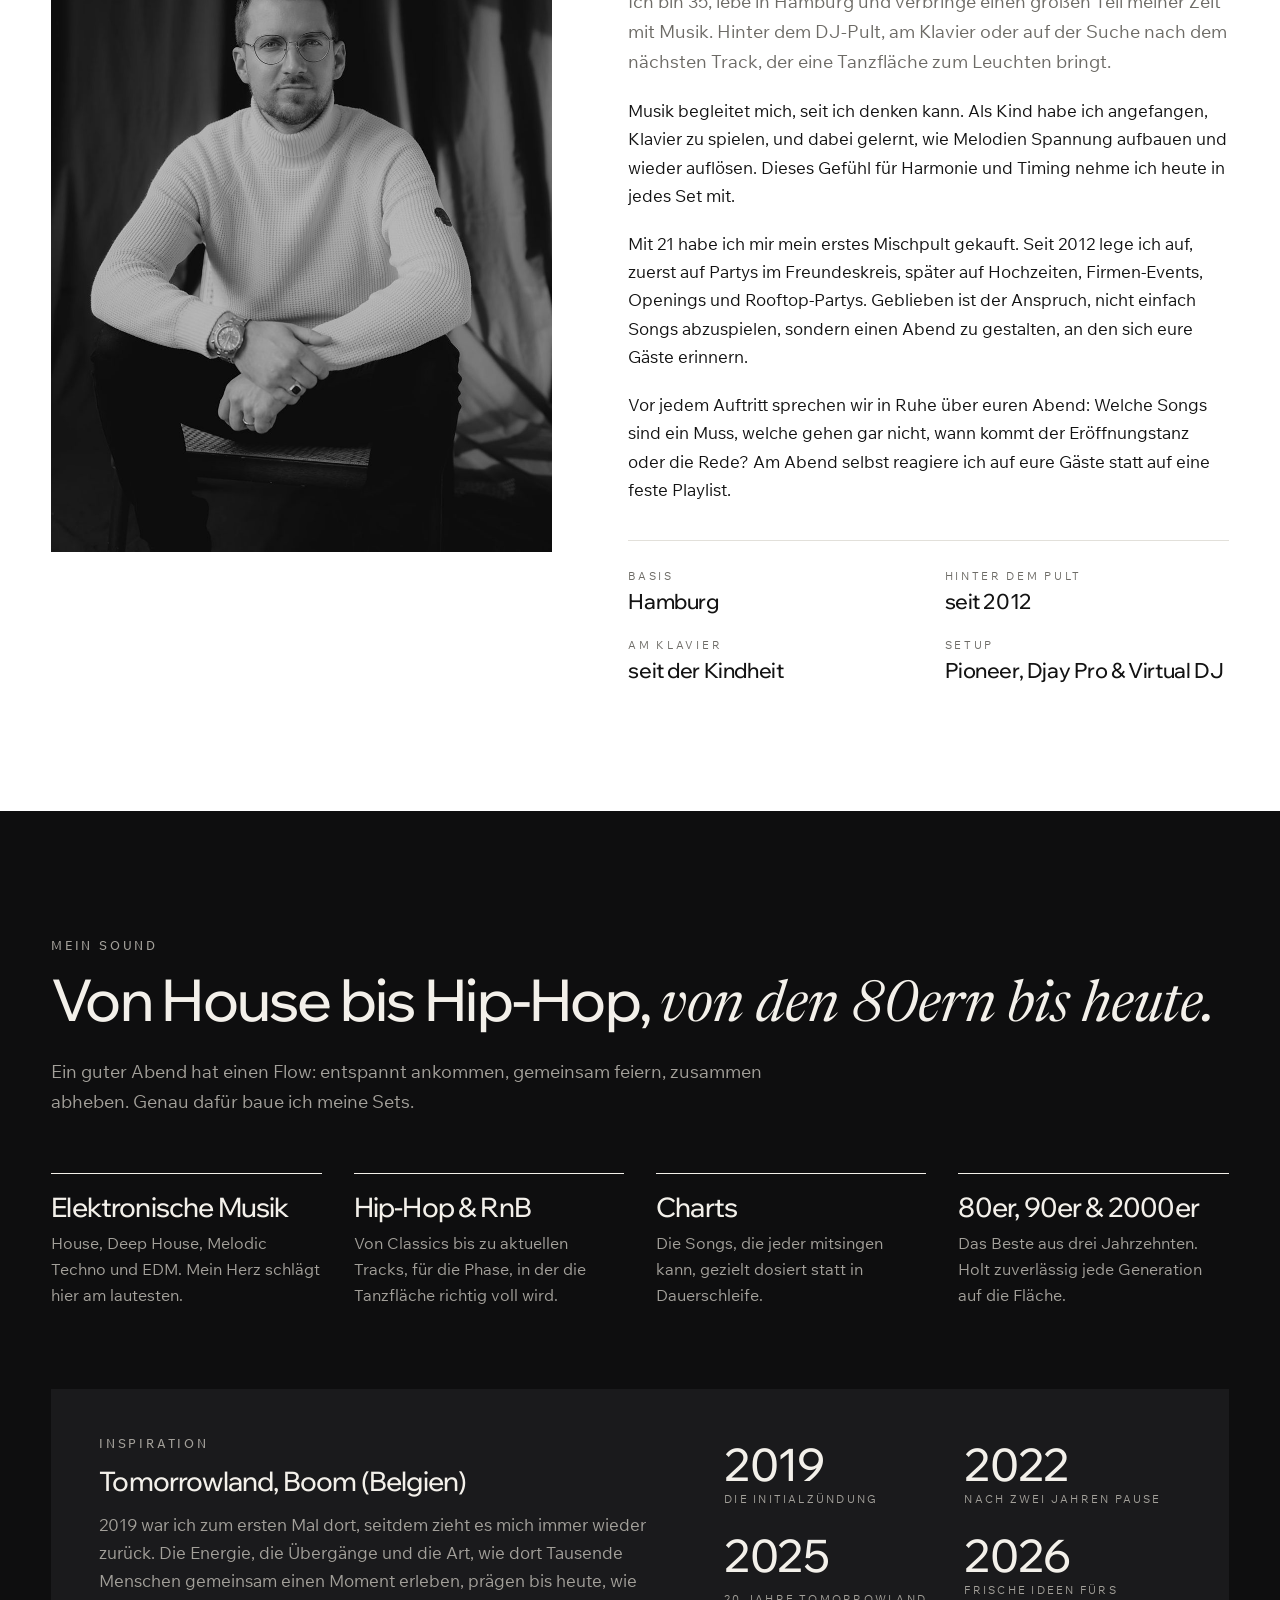
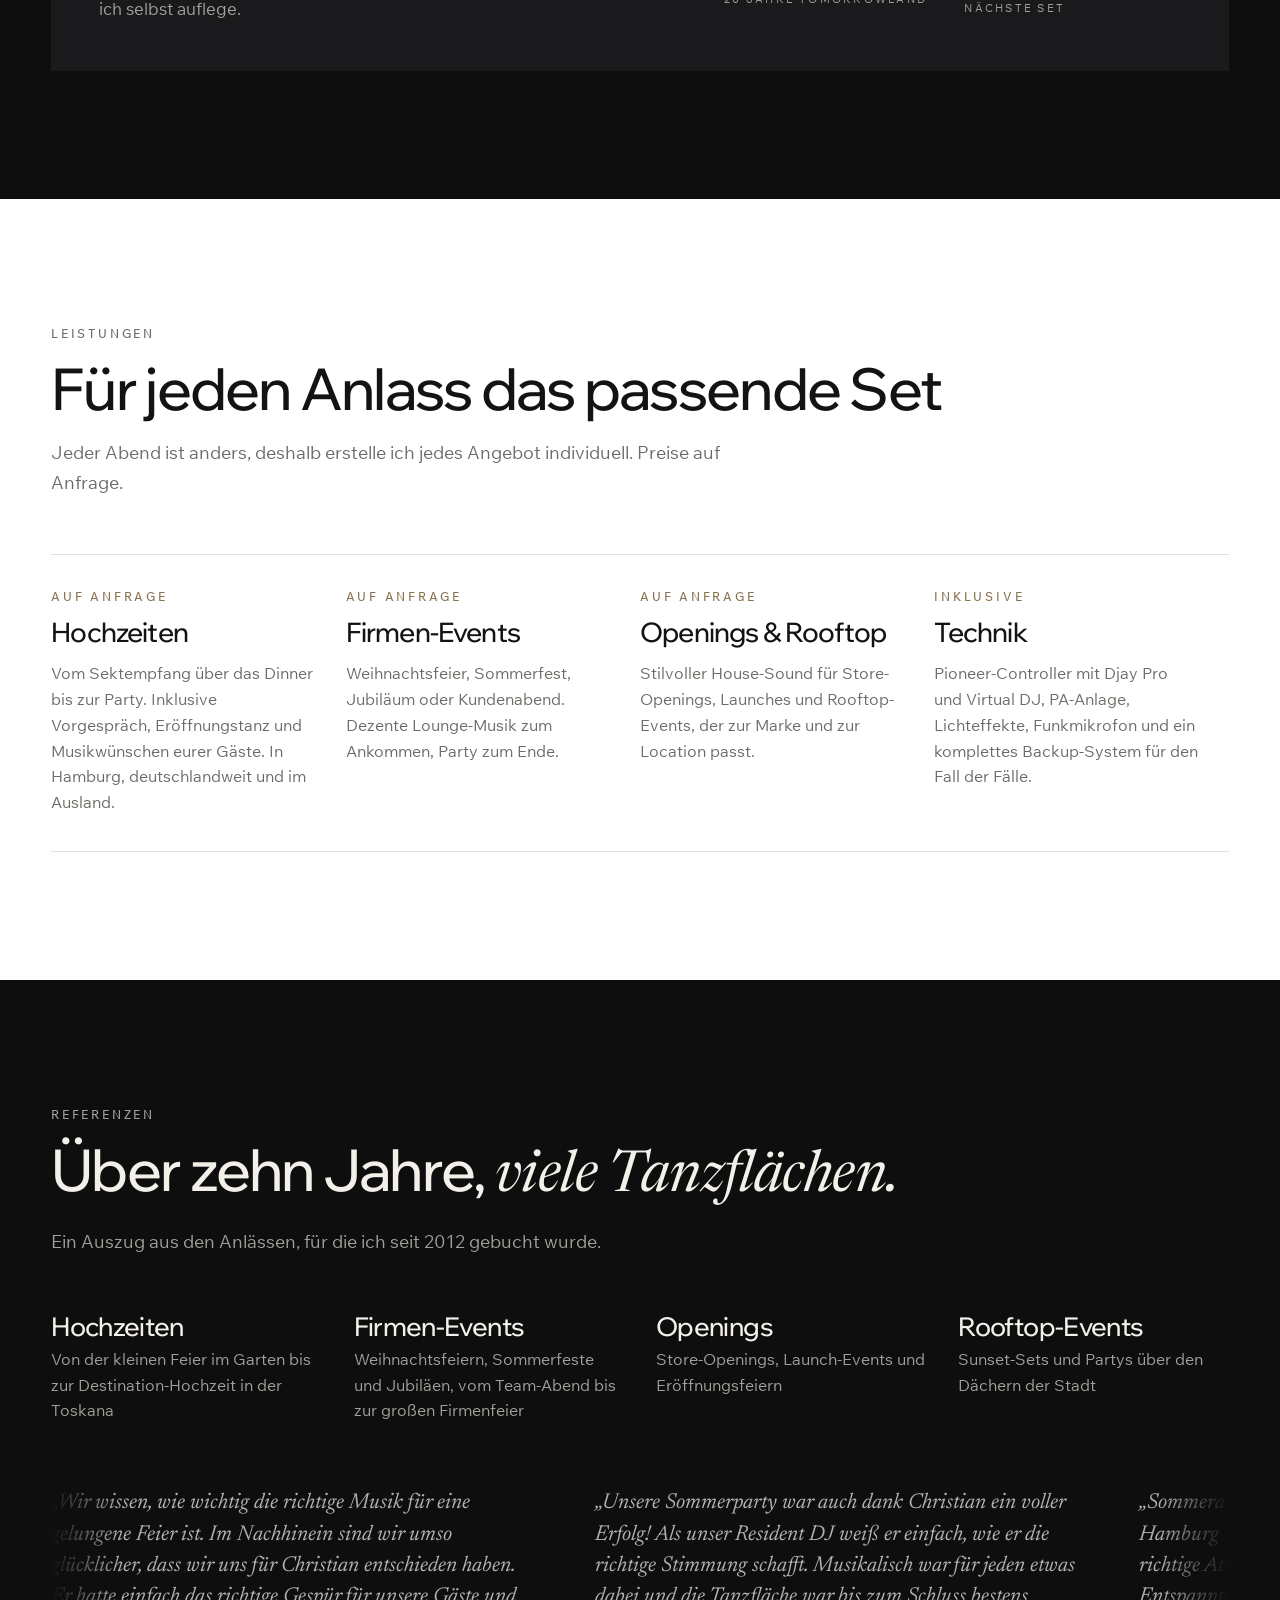
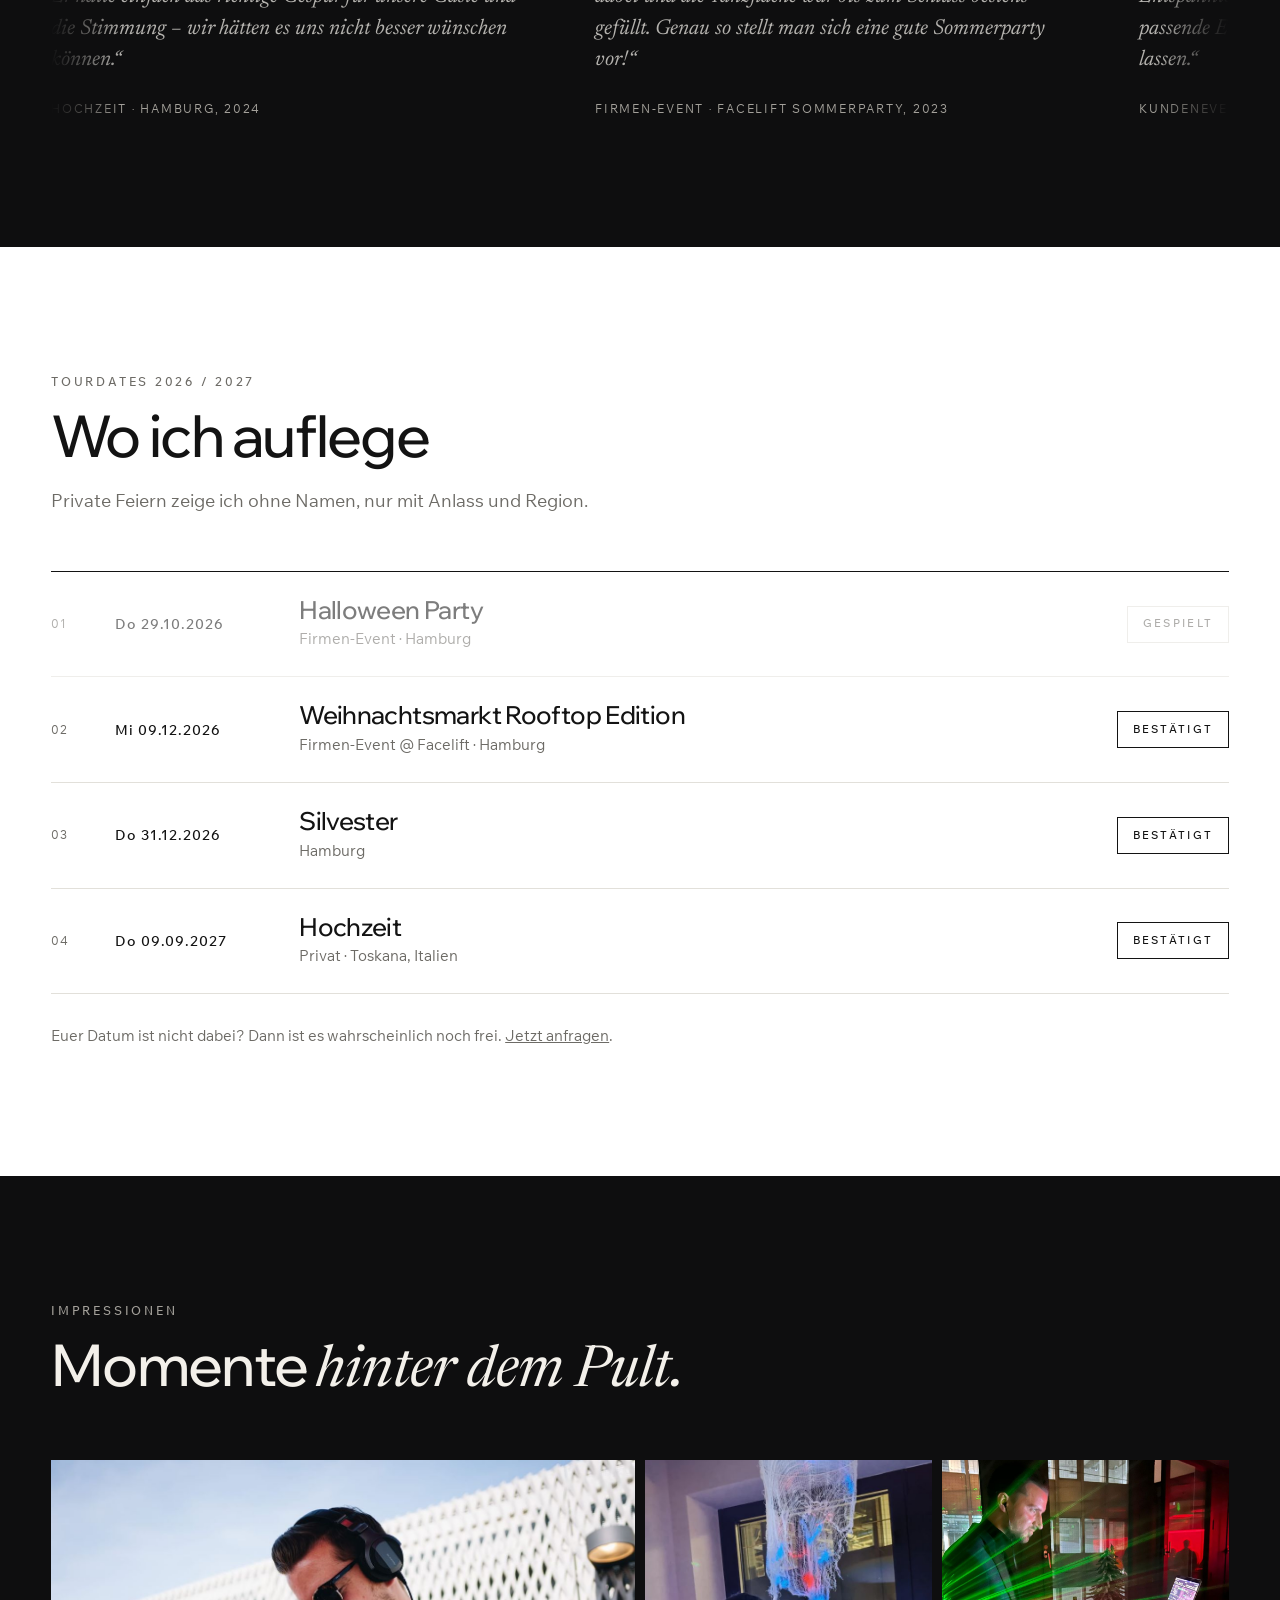
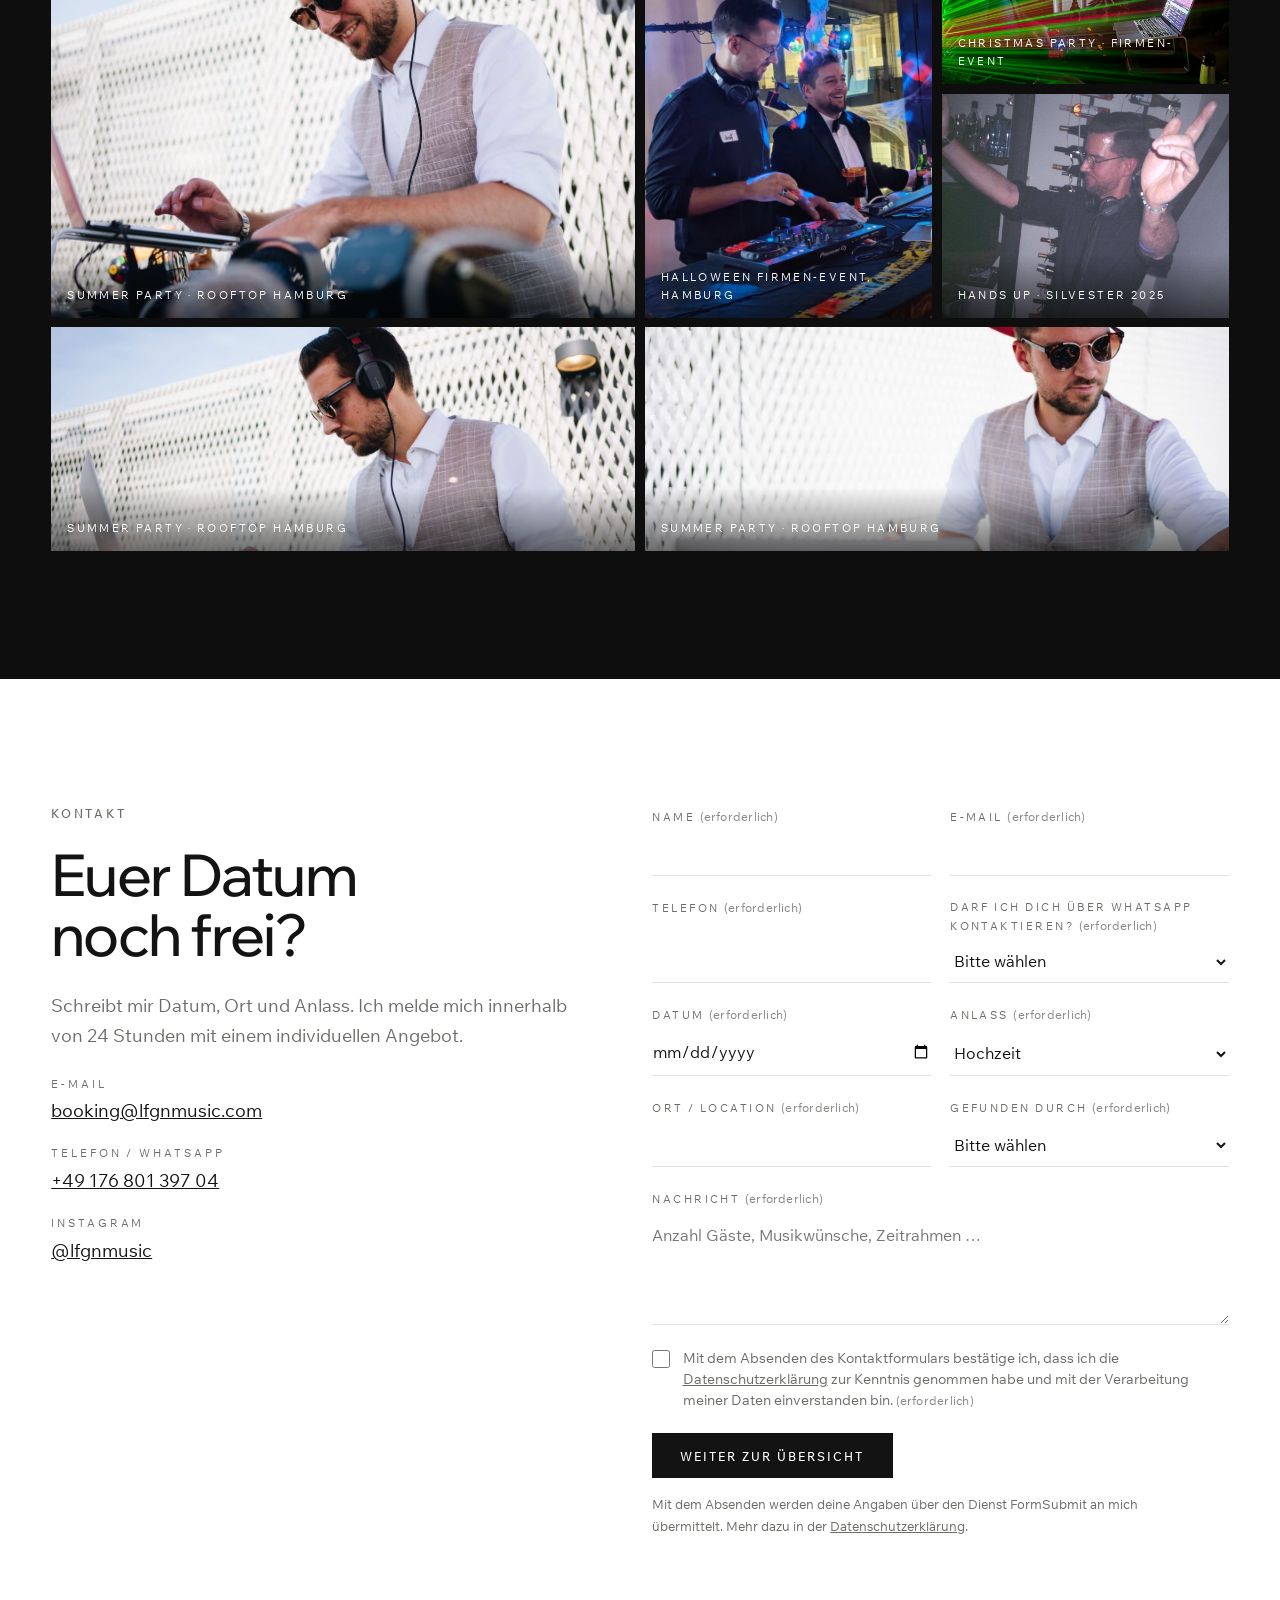
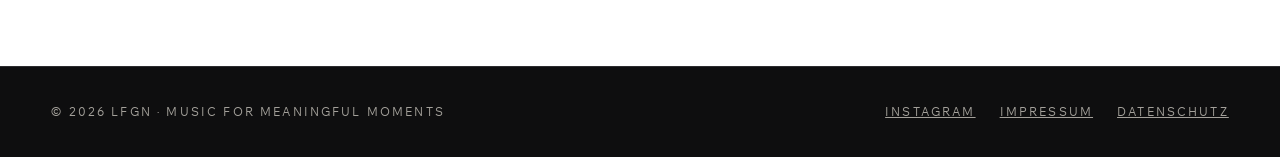
==== commit cb02ae70: "Layout breiter: max. 92rem Inhaltsbreite, mitwachsende Seitenränder Co-Authored-By: Claude Opus 5.5 " ====
--- a/index.html
+++ b/index.html
@@ -35,7 +35,7 @@
 body { background: var(--bg); color: var(--fg); font: 400 1.0625rem/1.65 var(--sans); margin: 0; }
 a { color: inherit; }
 :focus-visible { outline: 1px solid var(--fg); outline-offset: 4px; }
-.wrap { max-width: 72rem; margin: 0 auto; padding-left: max(16px, env(safe-area-inset-left, 0px)); padding-right: max(16px, env(safe-area-inset-right, 0px)); }
+.wrap { max-width: 92rem; margin: 0 auto; padding-left: max(clamp(16px, 4vw, 64px), env(safe-area-inset-left, 0px)); padding-right: max(clamp(16px, 4vw, 64px), env(safe-area-inset-right, 0px)); }
 section { padding-block: clamp(4.5rem, 10vw, 8rem); border-top: 1px solid var(--line); }
 h1, h2, h3 { font-family: var(--display); font-weight: 500; line-height: 1.05; text-wrap: balance; margin: 0; letter-spacing: -.03em; }
 h2 em, h3 em { font-family: var(--serif); font-weight: 400; letter-spacing: -.01em; }
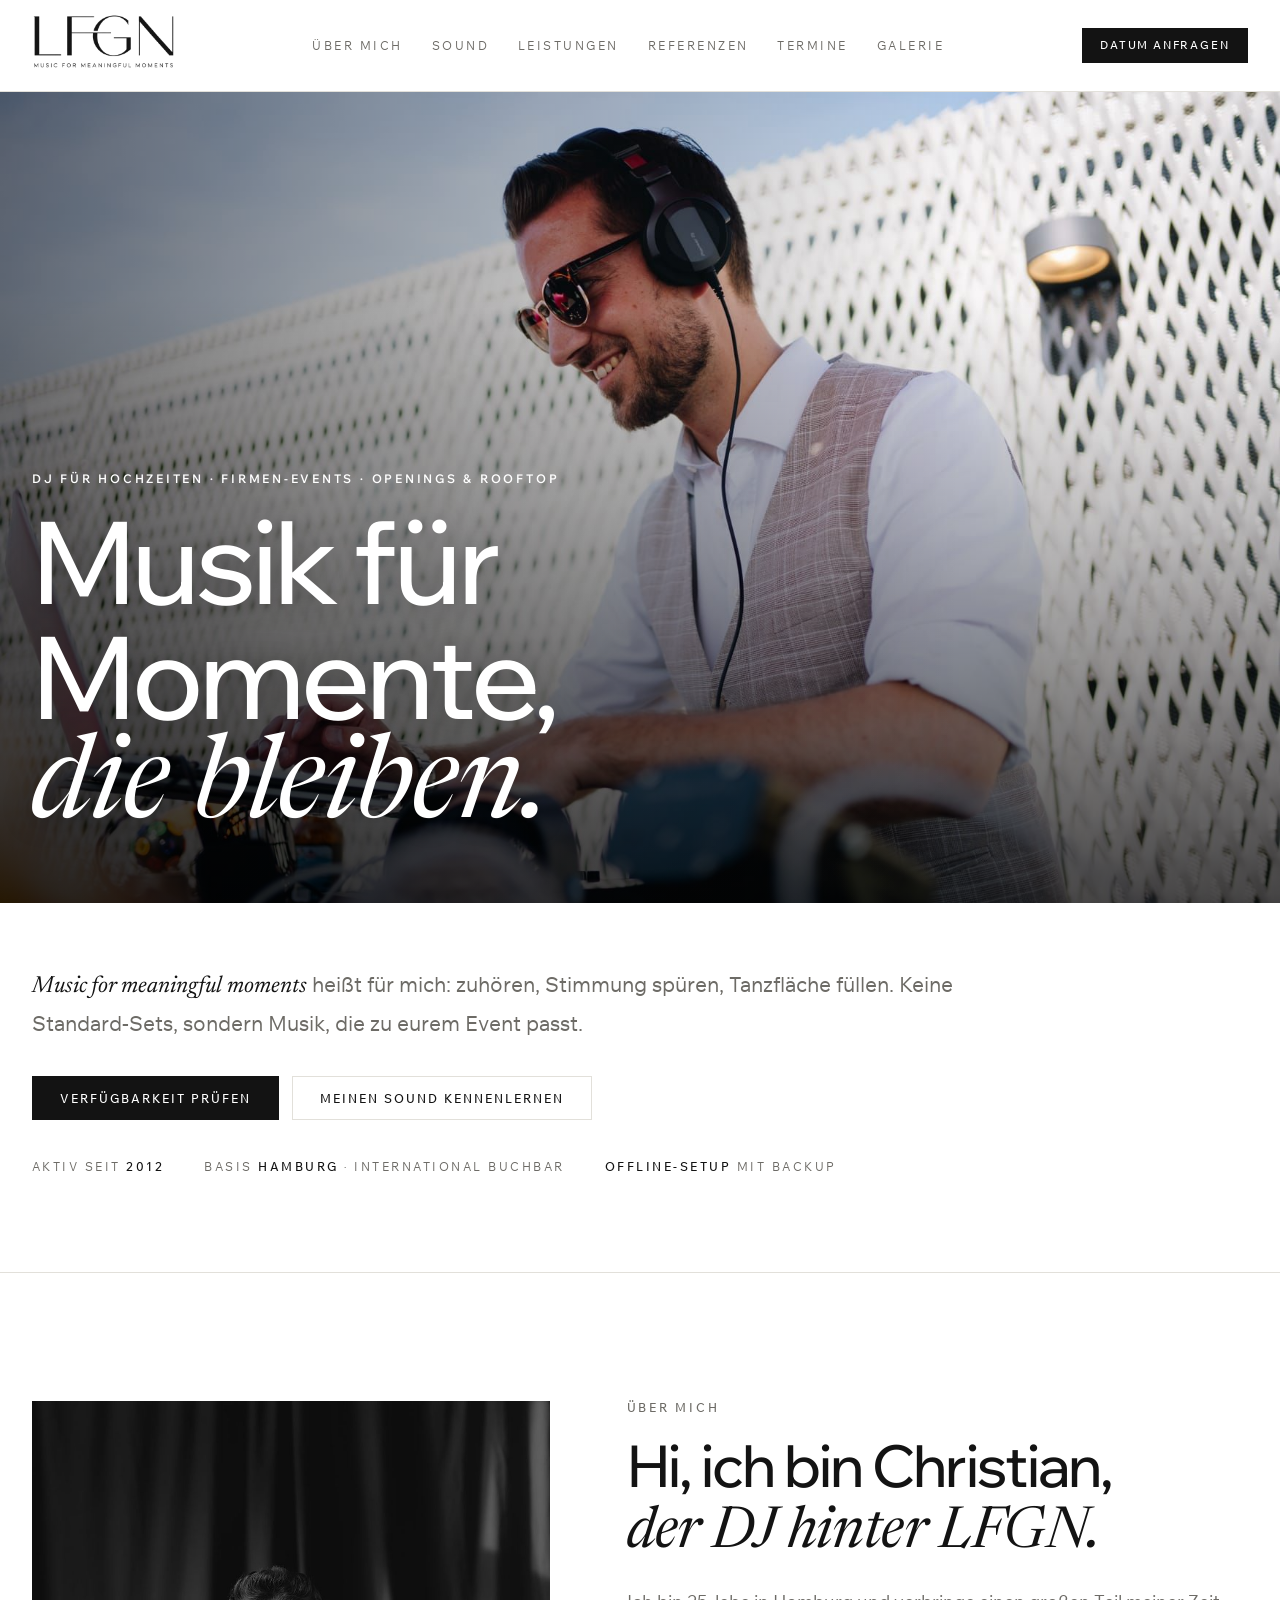
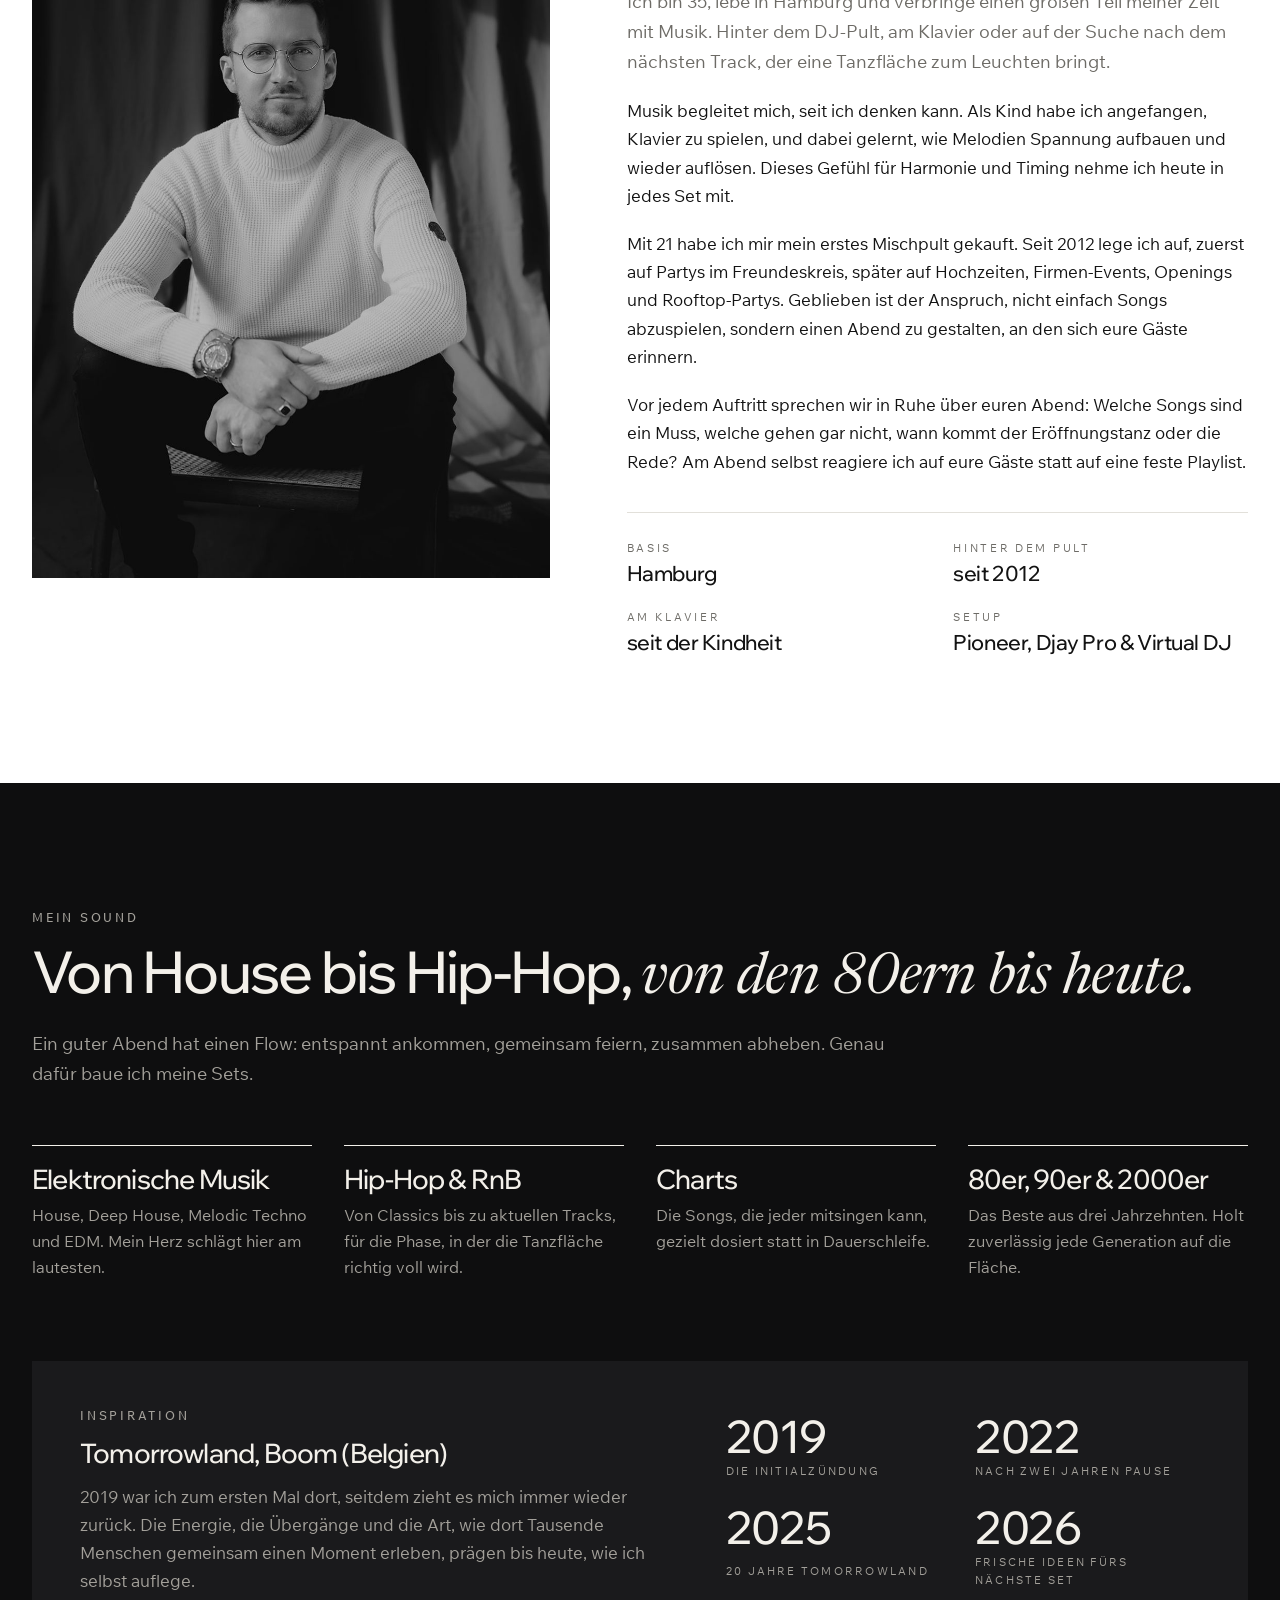
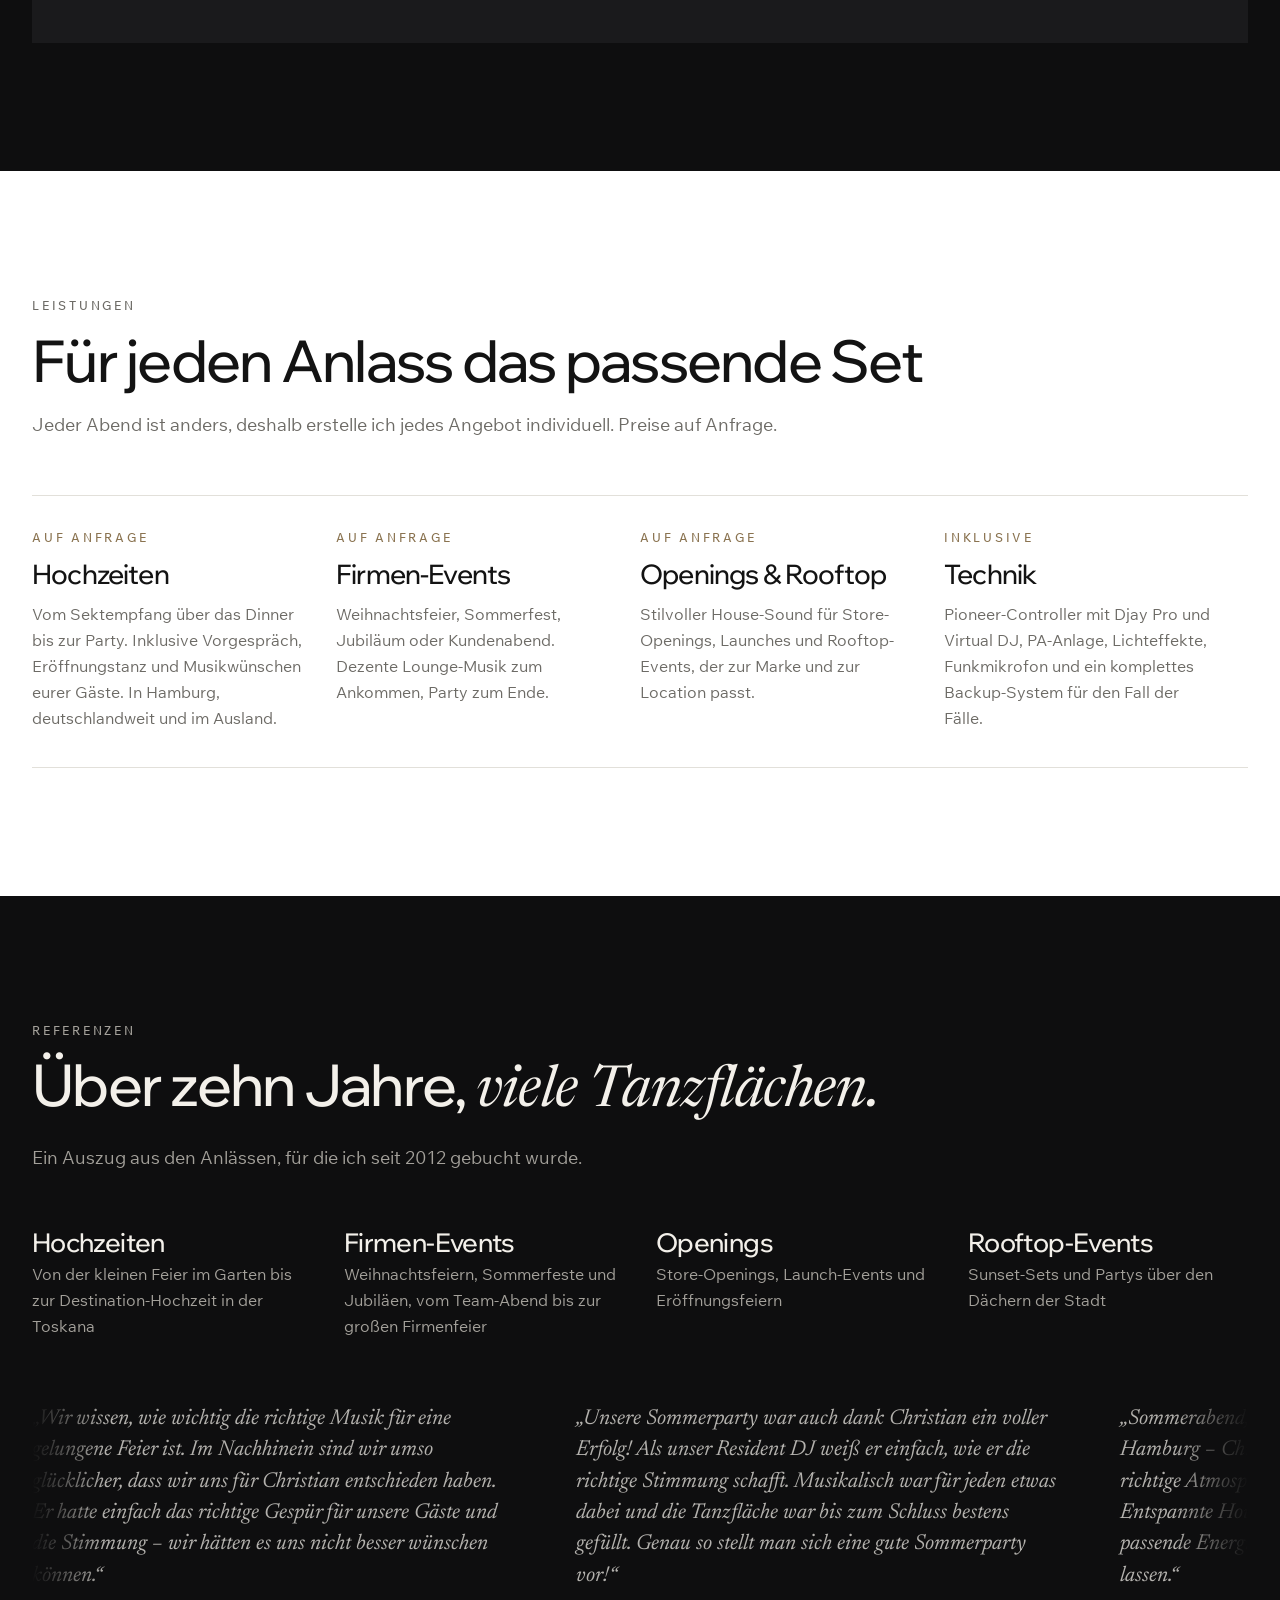
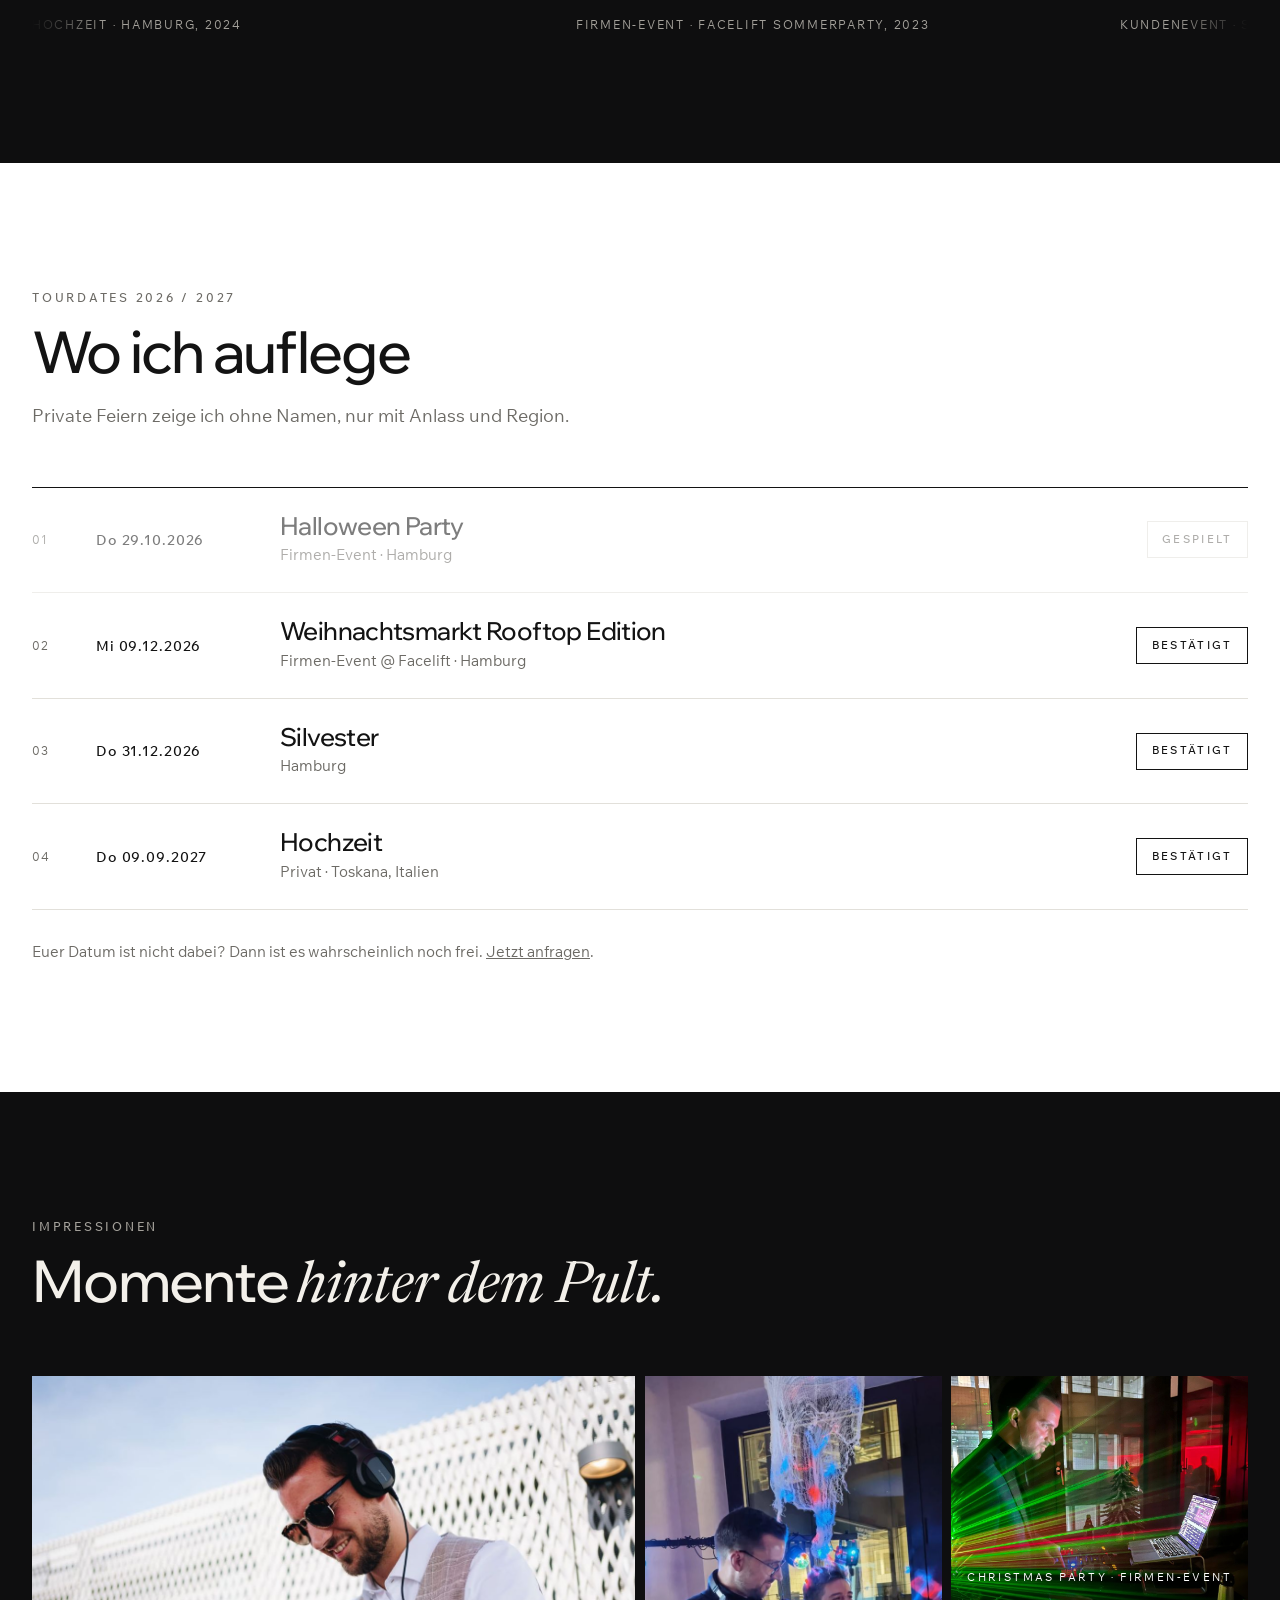
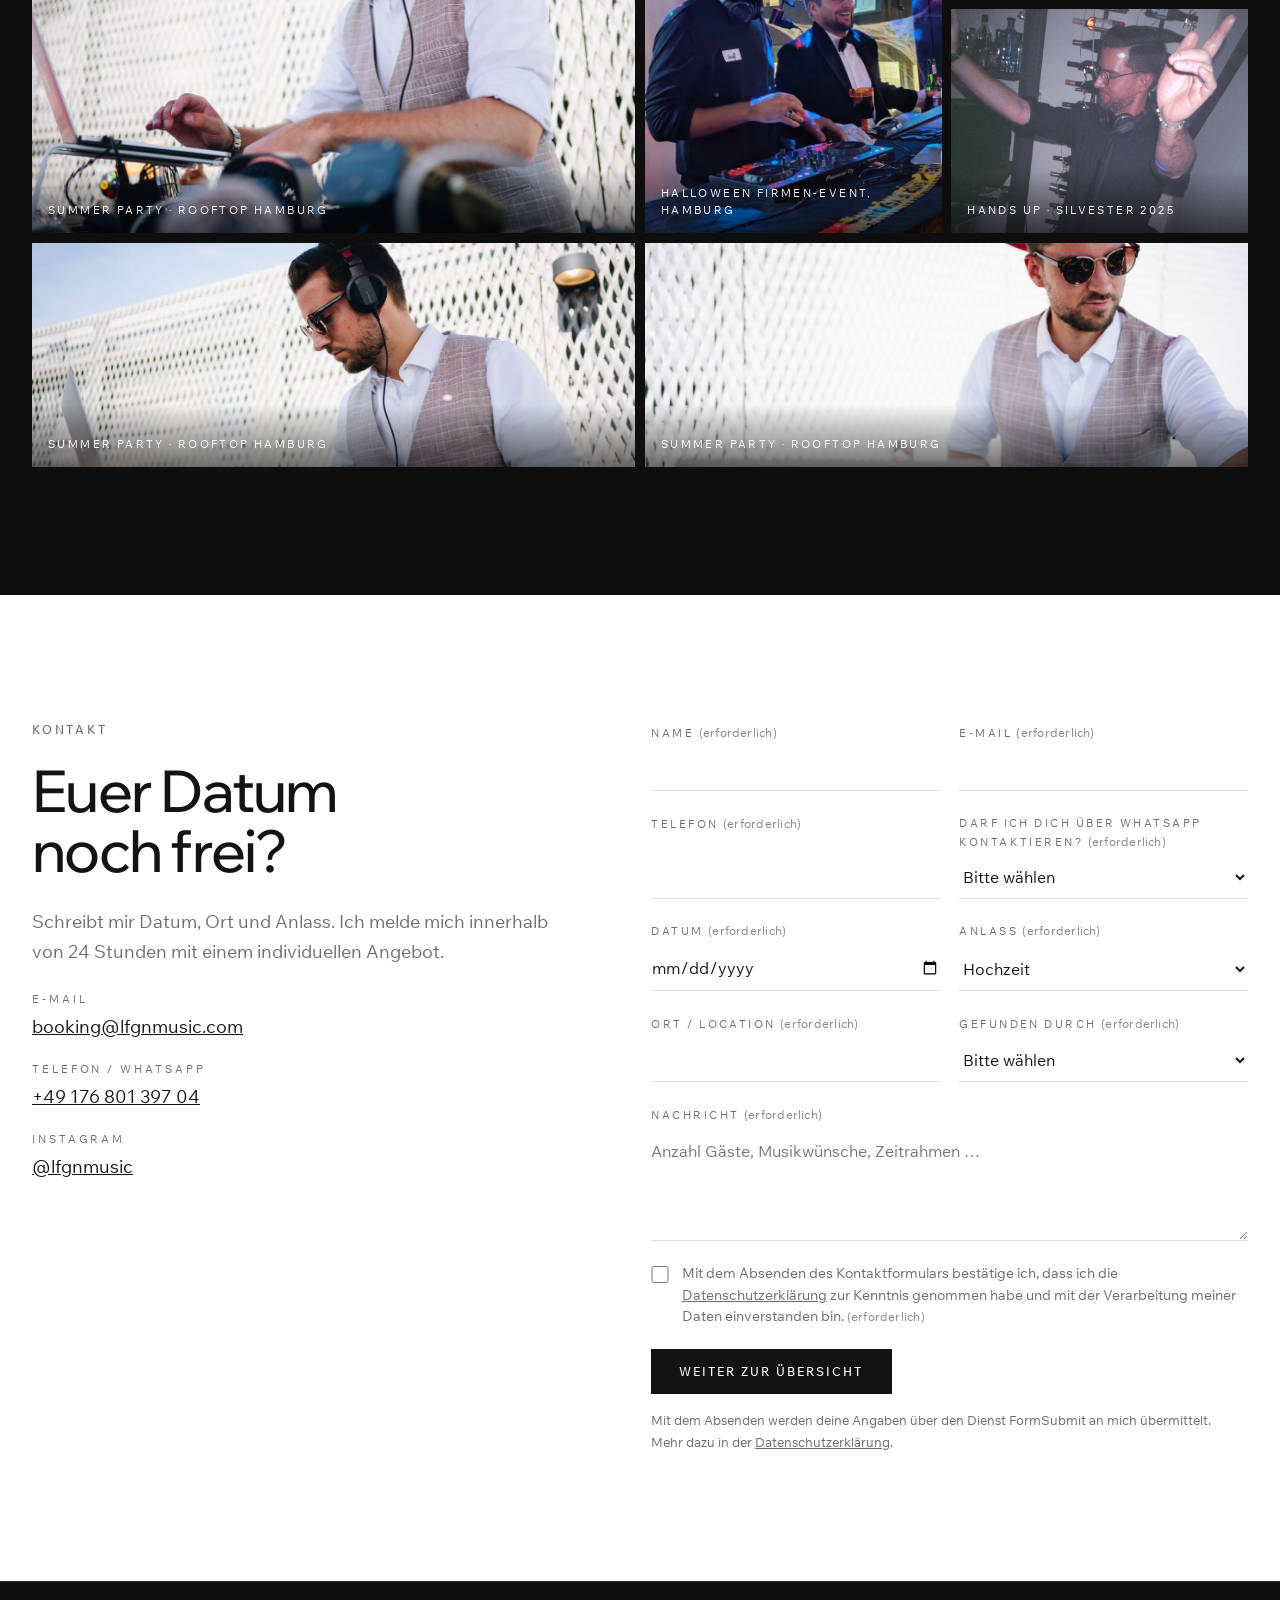
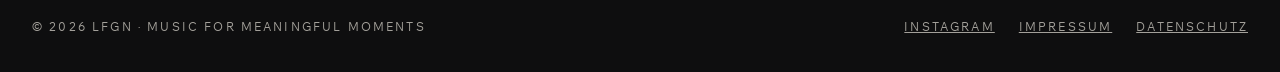
==== commit b0bffad6: "Layout noch breiter: 110rem, schmalere Seitenränder, Fließtext 72ch Co-Authored-By: Claude Opus 5.5 " ====
--- a/index.html
+++ b/index.html
@@ -35,14 +35,14 @@
 body { background: var(--bg); color: var(--fg); font: 400 1.0625rem/1.65 var(--sans); margin: 0; }
 a { color: inherit; }
 :focus-visible { outline: 1px solid var(--fg); outline-offset: 4px; }
-.wrap { max-width: 92rem; margin: 0 auto; padding-left: max(clamp(16px, 4vw, 64px), env(safe-area-inset-left, 0px)); padding-right: max(clamp(16px, 4vw, 64px), env(safe-area-inset-right, 0px)); }
+.wrap { max-width: 110rem; margin: 0 auto; padding-left: max(clamp(16px, 2.5vw, 40px), env(safe-area-inset-left, 0px)); padding-right: max(clamp(16px, 2.5vw, 40px), env(safe-area-inset-right, 0px)); }
 section { padding-block: clamp(4.5rem, 10vw, 8rem); border-top: 1px solid var(--line); }
 h1, h2, h3 { font-family: var(--display); font-weight: 500; line-height: 1.05; text-wrap: balance; margin: 0; letter-spacing: -.03em; }
 h2 em, h3 em { font-family: var(--serif); font-weight: 400; letter-spacing: -.01em; }
 h1 em, h2 em { font-style: italic; }
 h2 { font-size: clamp(2.3rem, 5vw, 3.6rem); }
 h3 { font-size: 1.7rem; }
-p { margin: 0; max-width: 62ch; }
+p { margin: 0; max-width: 72ch; }
 .eyebrow { font: 500 .72rem/1.2 var(--sans); letter-spacing: .24em; text-transform: uppercase; color: var(--muted); }
 .lead { color: var(--muted); font-size: 1.15rem; font-weight: 400; }
 .sec-head { display: grid; gap: 1.1rem; margin-bottom: 3.5rem; }
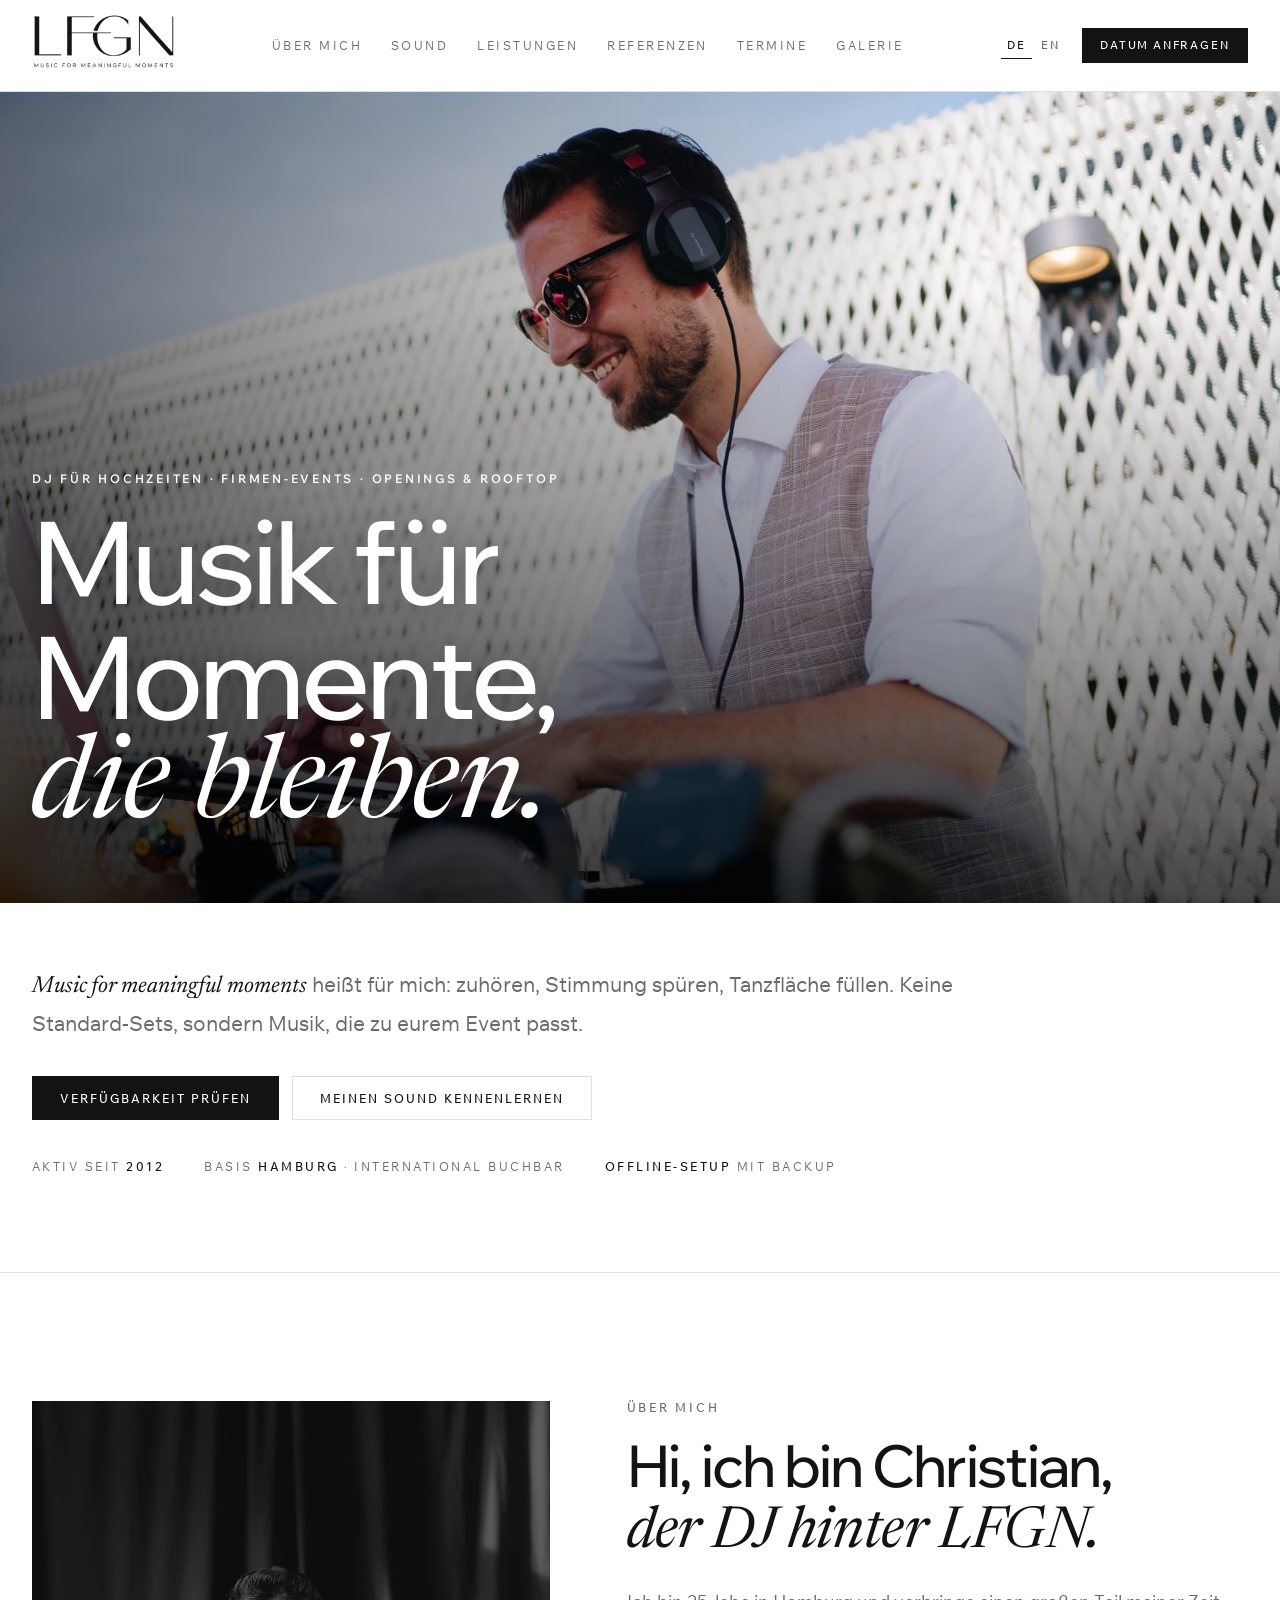
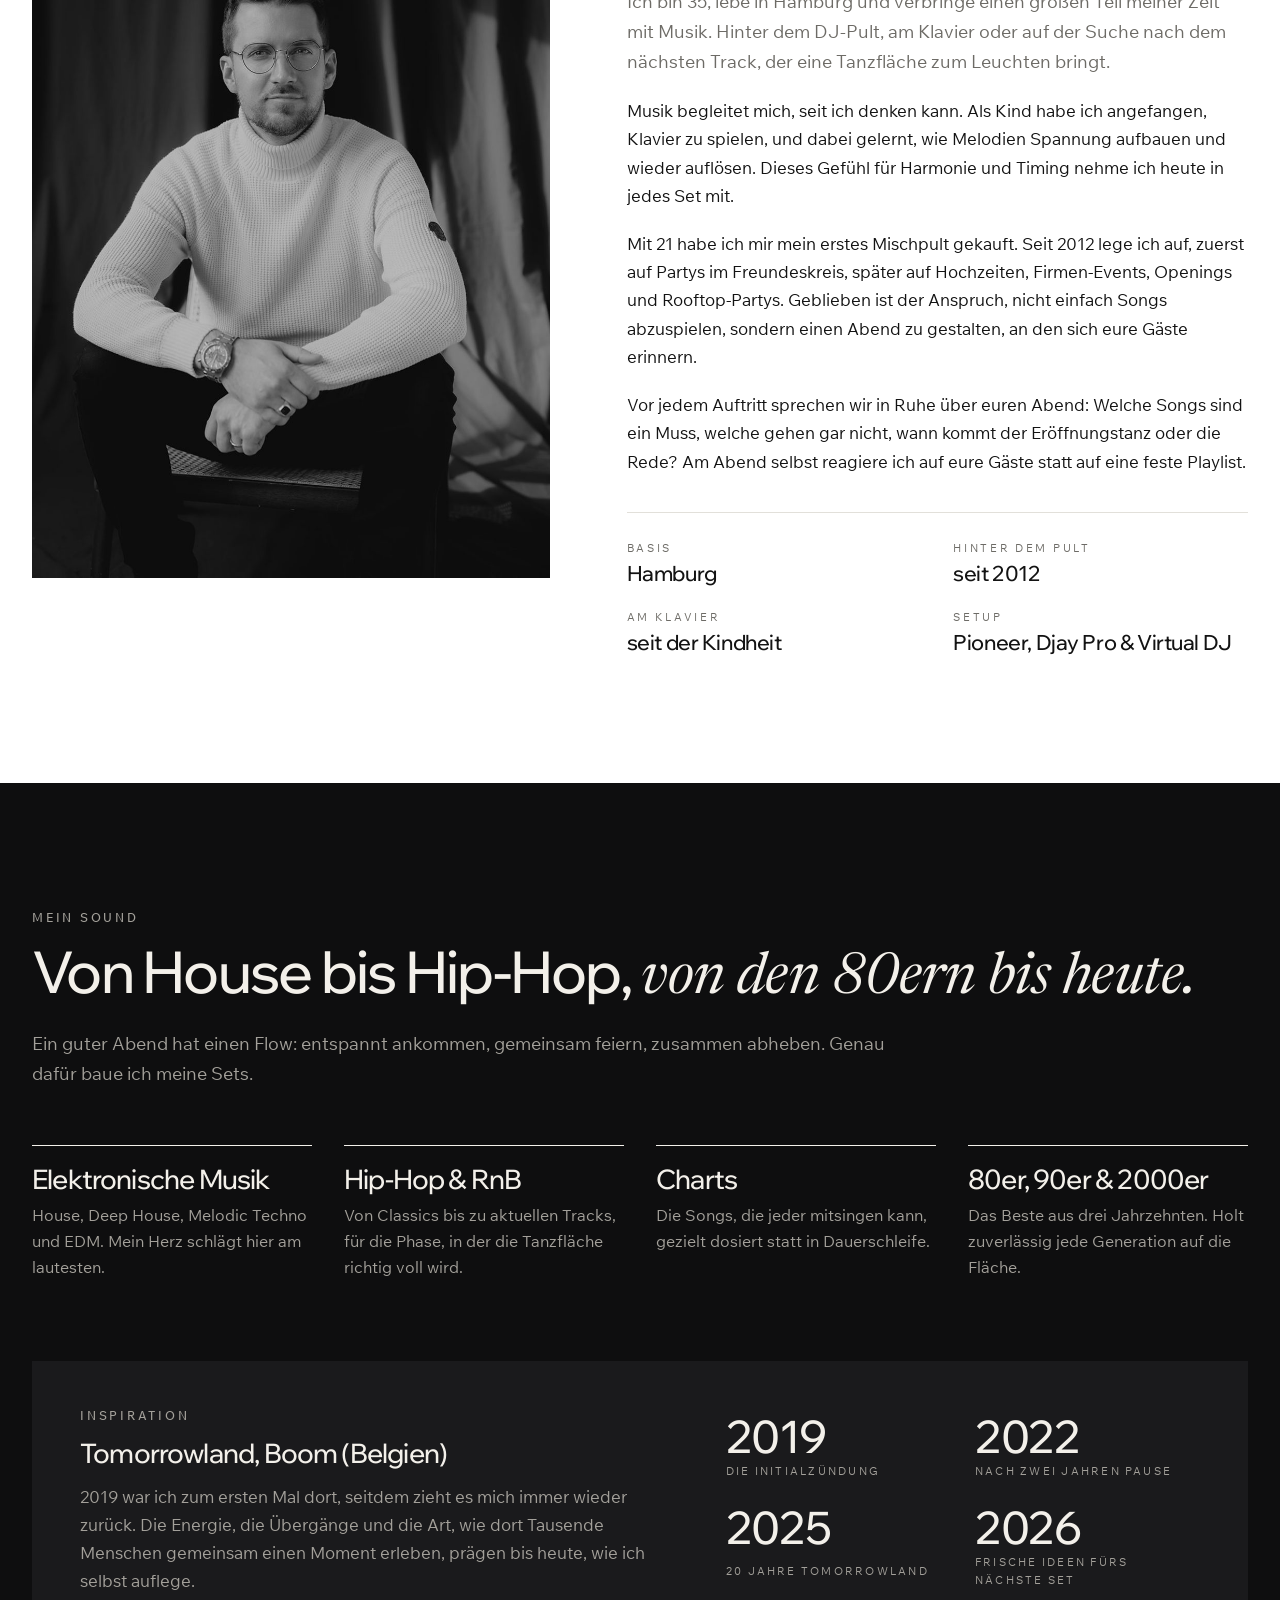
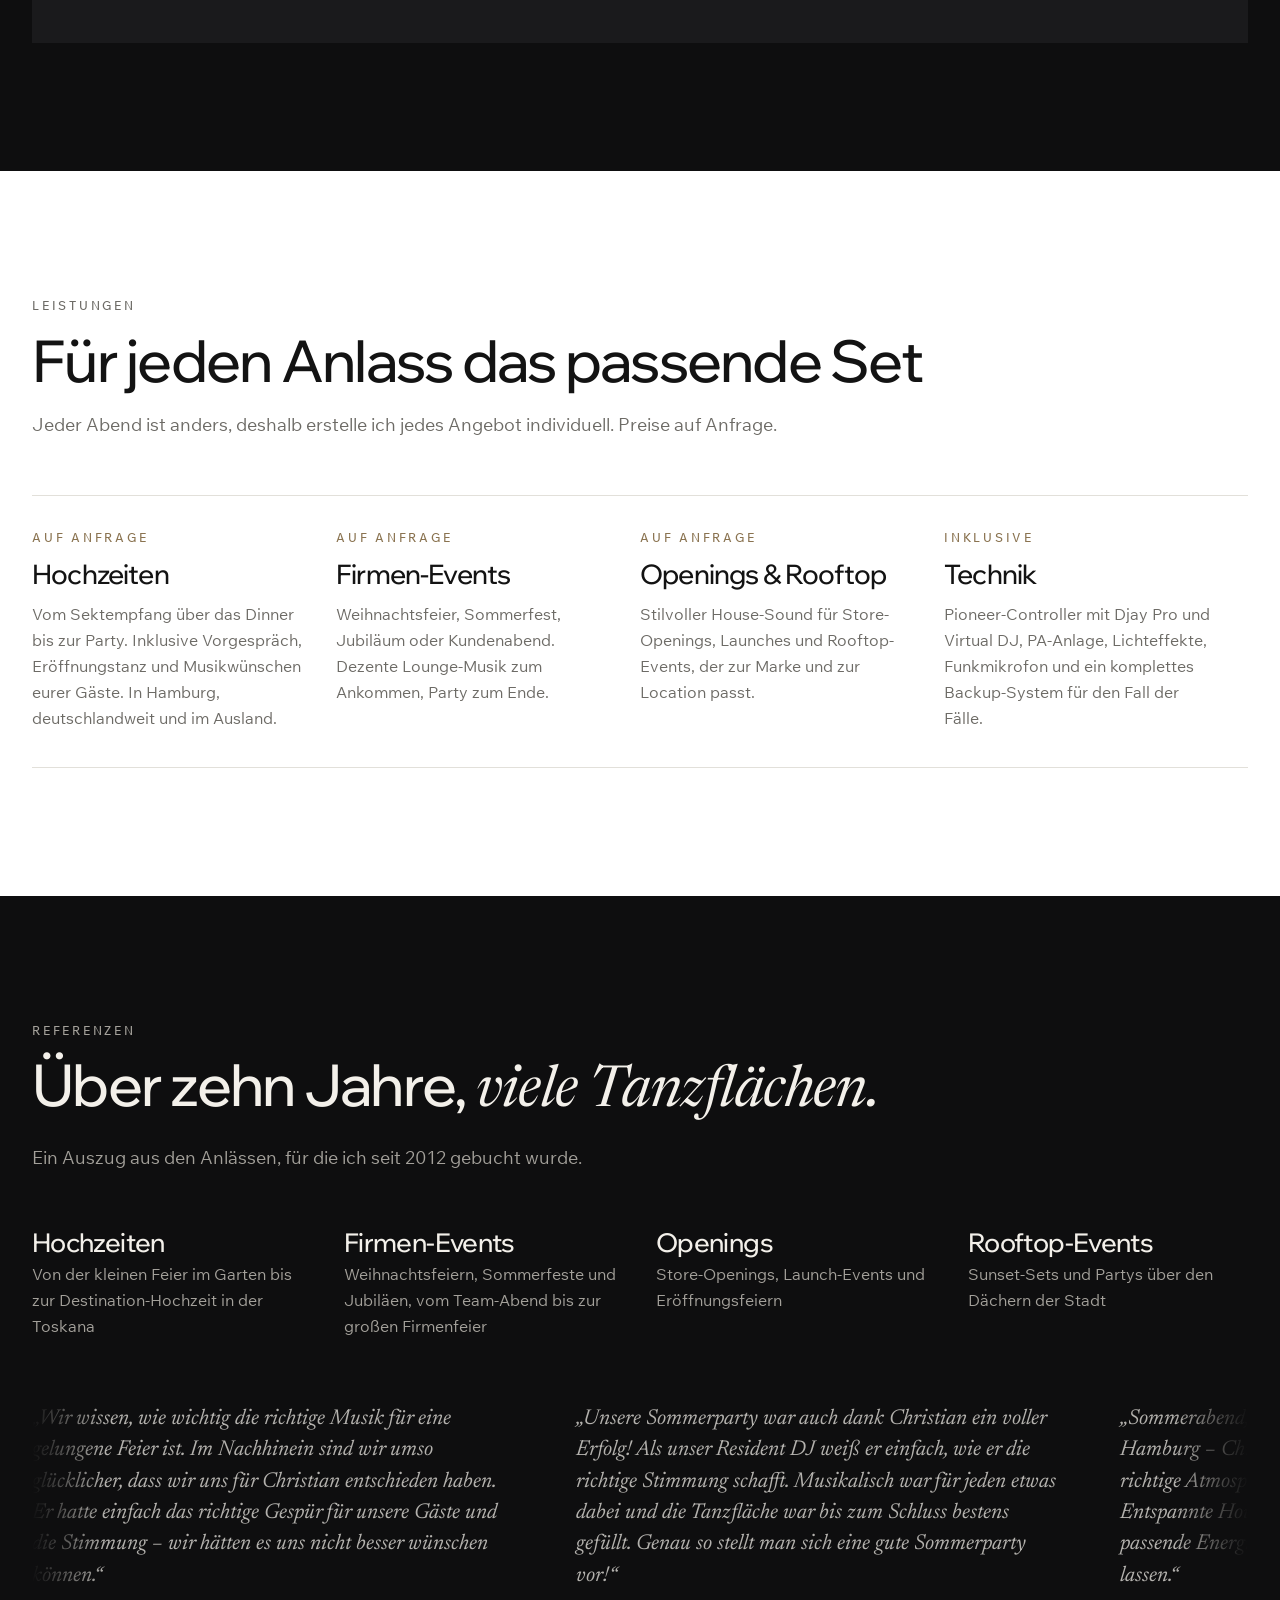
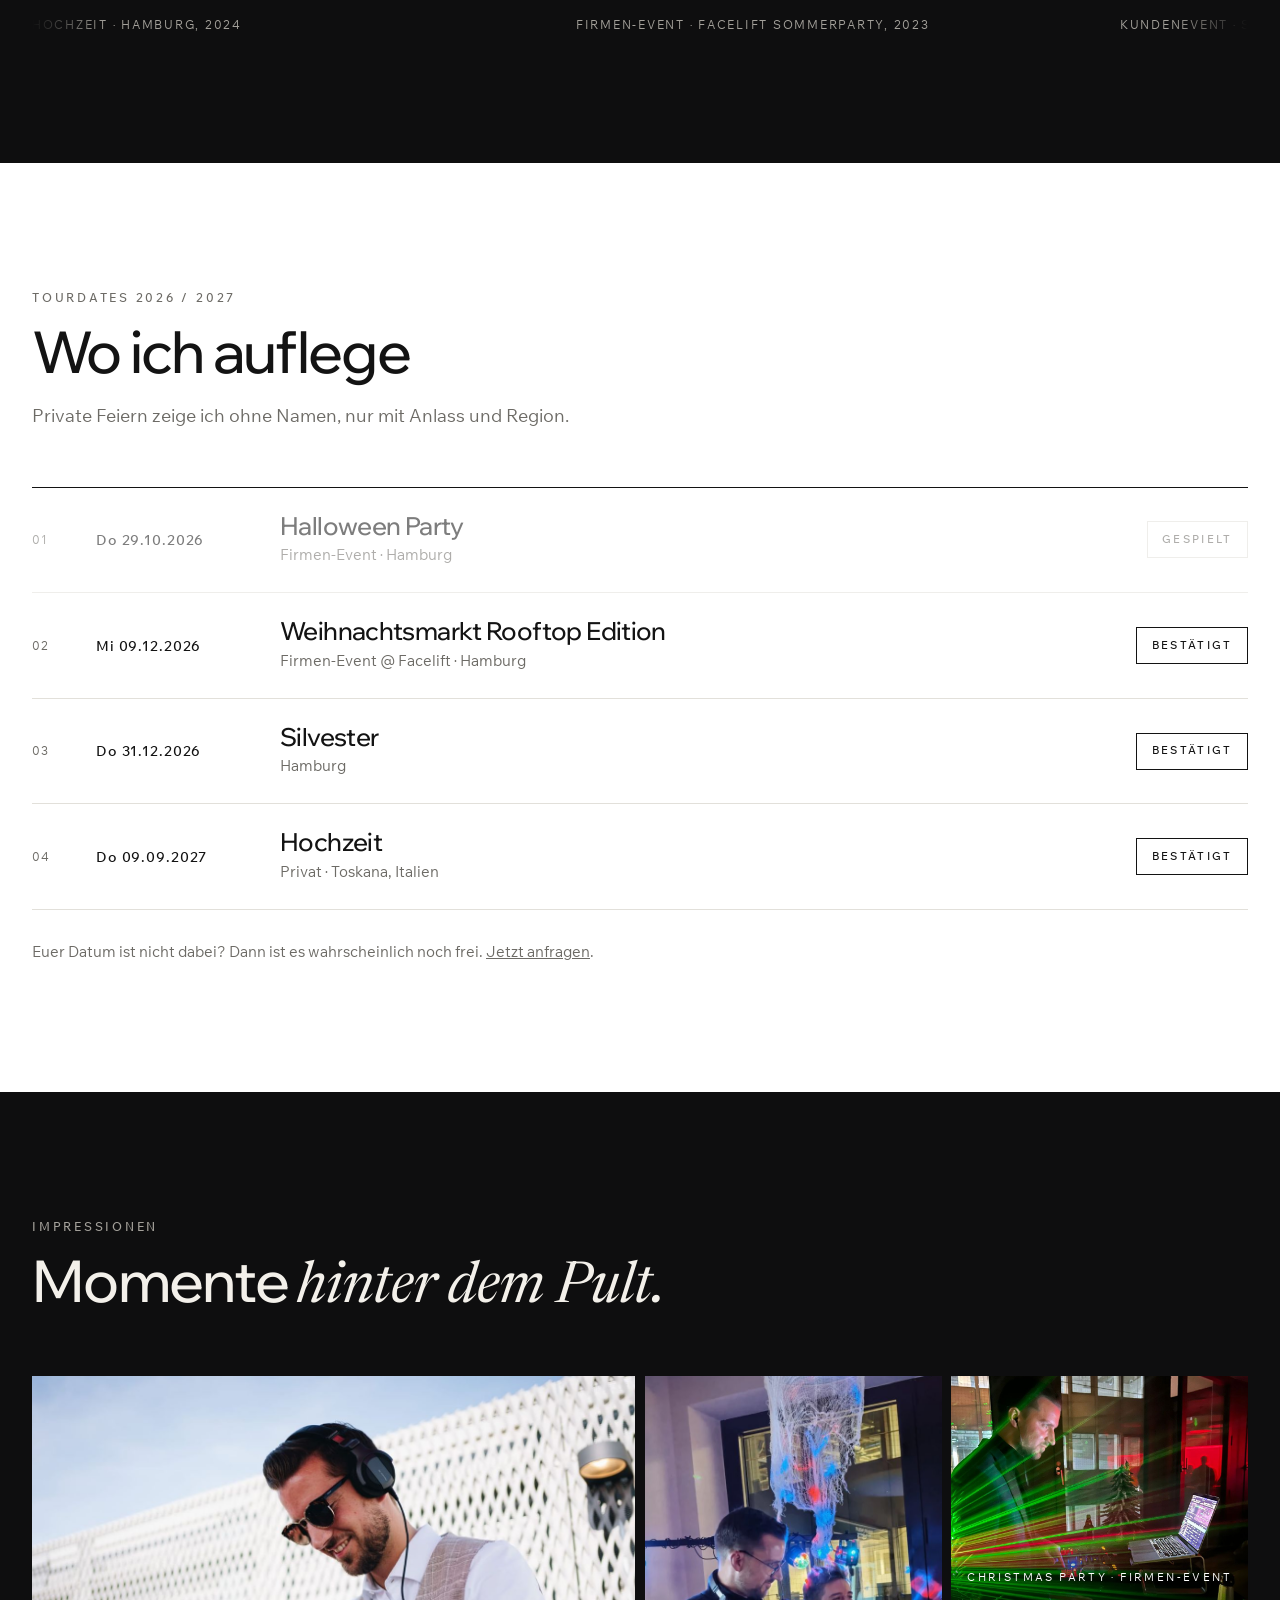
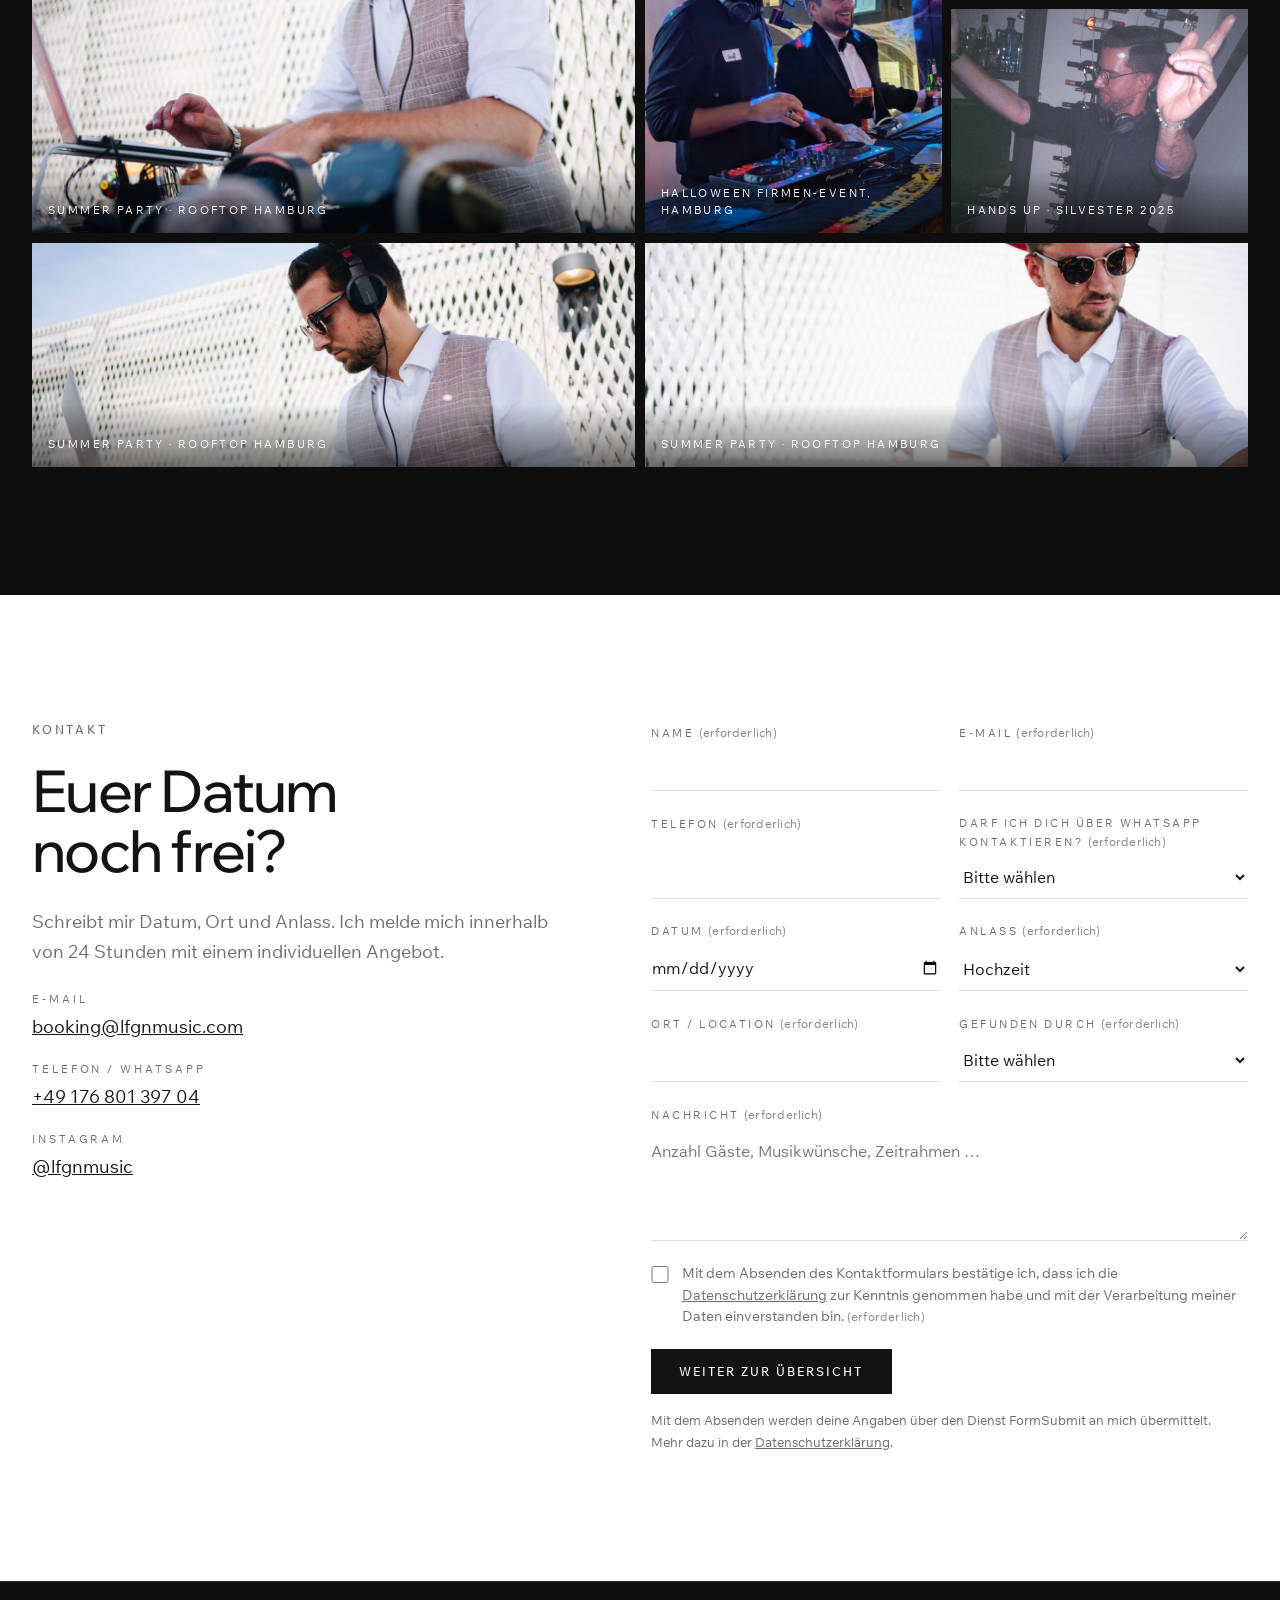
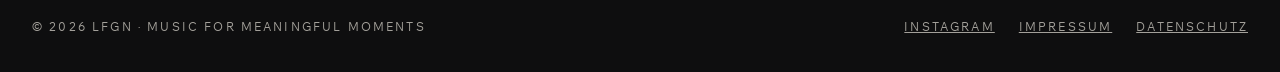
==== commit 0d15360d: "Englische Version (en.html) mit DE/EN-Umschalter, kurzer Button-Text auf dem Handy Co-Authored-By: C" ====
--- a/index.html
+++ b/index.html
@@ -7,6 +7,8 @@
 <meta name="claude:viewport-fit-sides" content="cover">
 <meta name="description" content="LFGN – Music for meaningful moments. DJ aus Hamburg für Hochzeiten, Firmen-Events, Rooftop-Partys und private Feiern. Electronic, Hip-Hop/RnB, Charts und 80s–2000s. Jetzt Datum anfragen.">
 <link rel="canonical" href="https://lfgnmusic.com/">
+<link rel="alternate" hreflang="de" href="https://lfgnmusic.com/">
+<link rel="alternate" hreflang="en" href="https://lfgnmusic.com/en.html">
 <meta property="og:title" content="LFGN – DJ in Hamburg">
 <meta property="og:description" content="Music for meaningful moments. DJ für Hochzeiten, Firmen-Events und Rooftop-Partys.">
 <meta property="og:image" content="https://lfgnmusic.com/img/rooftop-hero.jpg">
@@ -61,11 +63,18 @@
 .btn:hover { background: transparent; color: var(--fg); }
 .btn.ghost { background: transparent; color: var(--fg); border-color: var(--line); }
 .btn.ghost:hover { border-color: var(--fg); }
-.nav .btn { padding: .7rem 1.1rem; font-size: .7rem; }
+.nav .btn { padding: .7rem 1.1rem; font-size: .7rem; white-space: nowrap; }
+.nav .btn .sm { display: none; }
+@media (max-width: 520px) { .nav .btn .lg { display: none; } .nav .btn .sm { display: inline; } }
 .menu-btn { display: none; background: none; border: 0; padding: .5rem; cursor: pointer; color: var(--fg); }
 .menu-btn span { display: block; width: 22px; height: 1px; background: currentColor; transition: transform .25s; }
 .menu-btn span + span { margin-top: 7px; }
 .nav-right { display: flex; align-items: center; gap: .6rem; }
+.lang { display: flex; gap: .15rem; font: 500 .7rem/1 var(--sans); letter-spacing: .16em; margin-right: .4rem; }
+.lang a, .lang span { padding: .45rem .4rem; text-decoration: none; color: var(--muted); }
+.lang span { color: var(--fg); border-bottom: 1px solid var(--fg); }
+.lang a:hover { color: var(--fg); }
+@media (max-width: 400px) { .lang { margin-right: 0; } .lang a, .lang span { padding: .45rem .25rem; } }
 @media (max-width: 860px) {
   .menu-btn { display: block; }
   .nav ul { display: none; position: absolute; left: 0; right: 0; top: 100%; flex-direction: column; gap: 0; background: var(--bg); border-bottom: 1px solid var(--line); padding: .5rem max(16px, env(safe-area-inset-right, 0px)) 1rem max(16px, env(safe-area-inset-left, 0px)); }
@@ -245,7 +254,8 @@
       <li><a href="#galerie">Galerie</a></li>
     </ul>
     <div class="nav-right">
-      <a class="btn" href="#kontakt">Datum anfragen</a>
+      <div class="lang"><span aria-current="true">DE</span><a href="en.html" hreflang="en" lang="en" title="English">EN</a></div>
+      <a class="btn" href="#kontakt"><span class="lg">Datum anfragen</span><span class="sm">Anfragen</span></a>
       <button class="menu-btn" id="menu-btn" type="button" aria-label="Menü öffnen" aria-expanded="false"><span></span><span></span></button>
     </div>
   </div>
